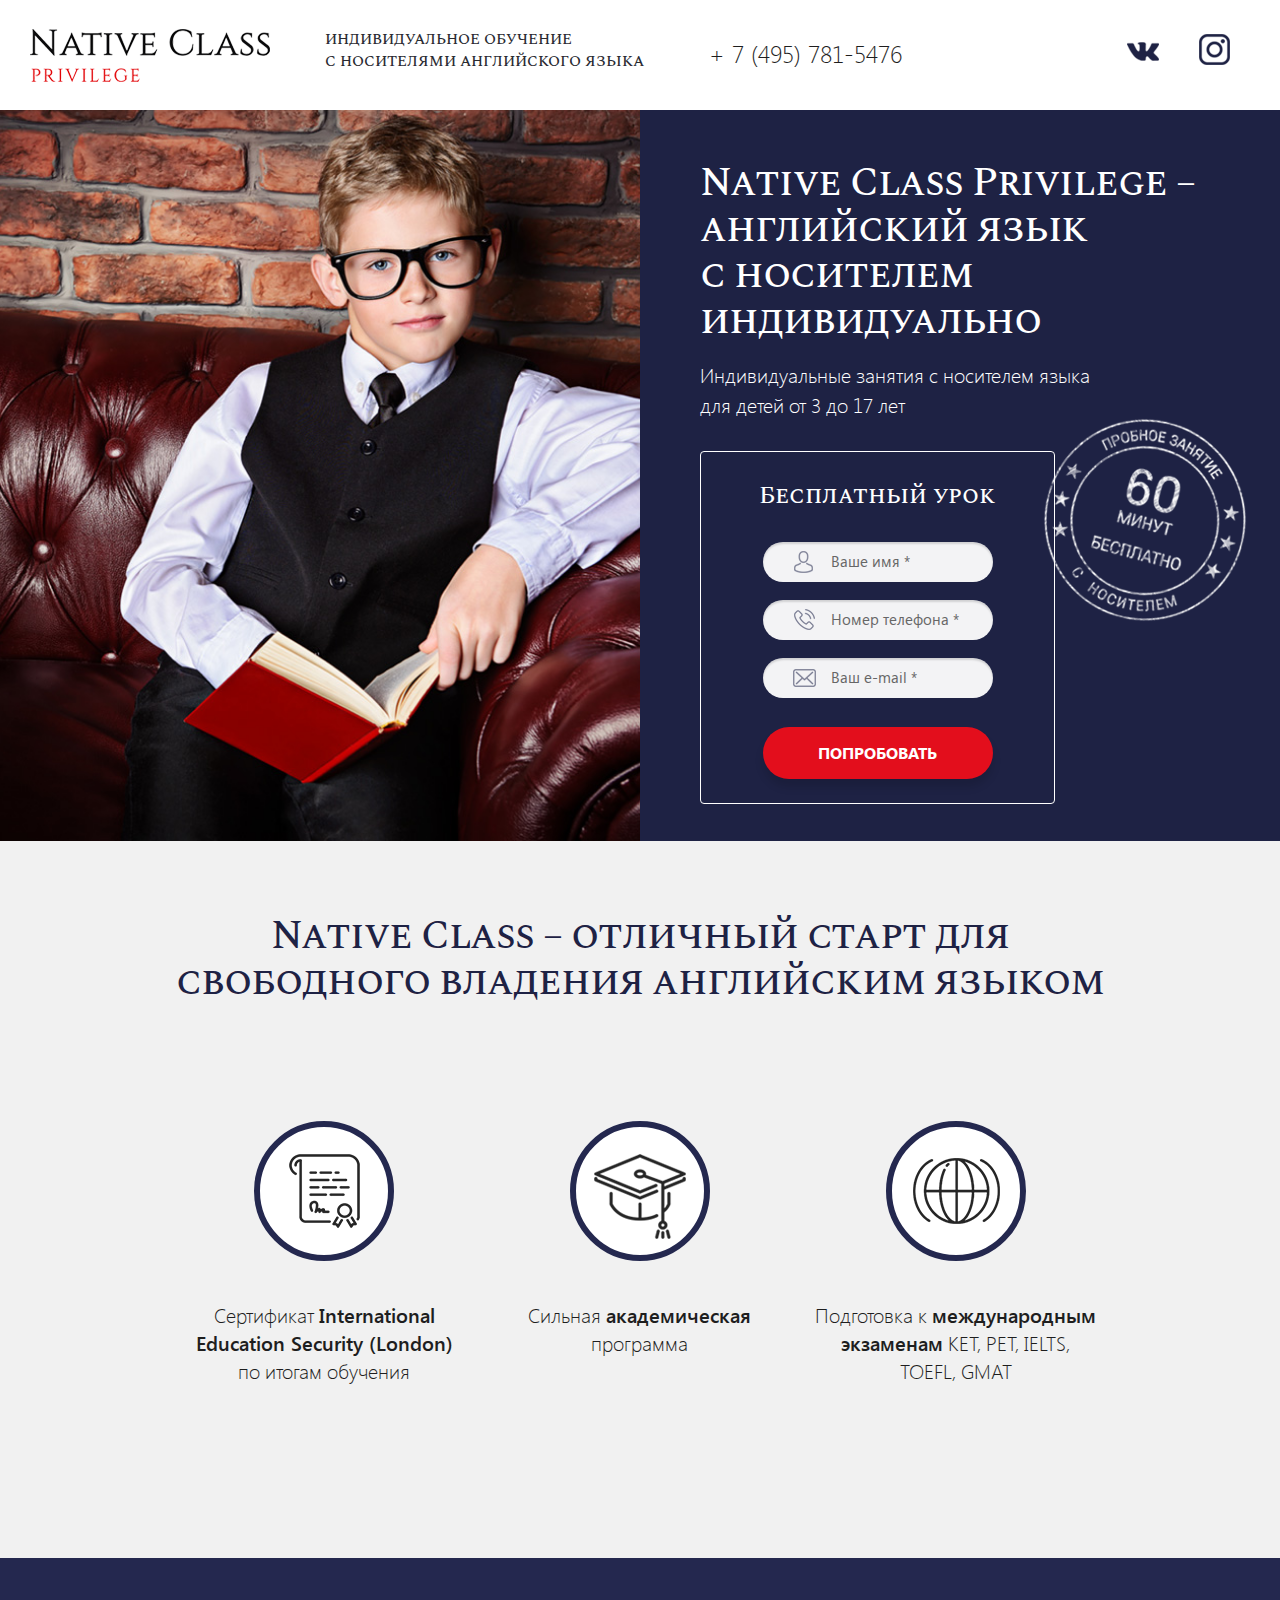
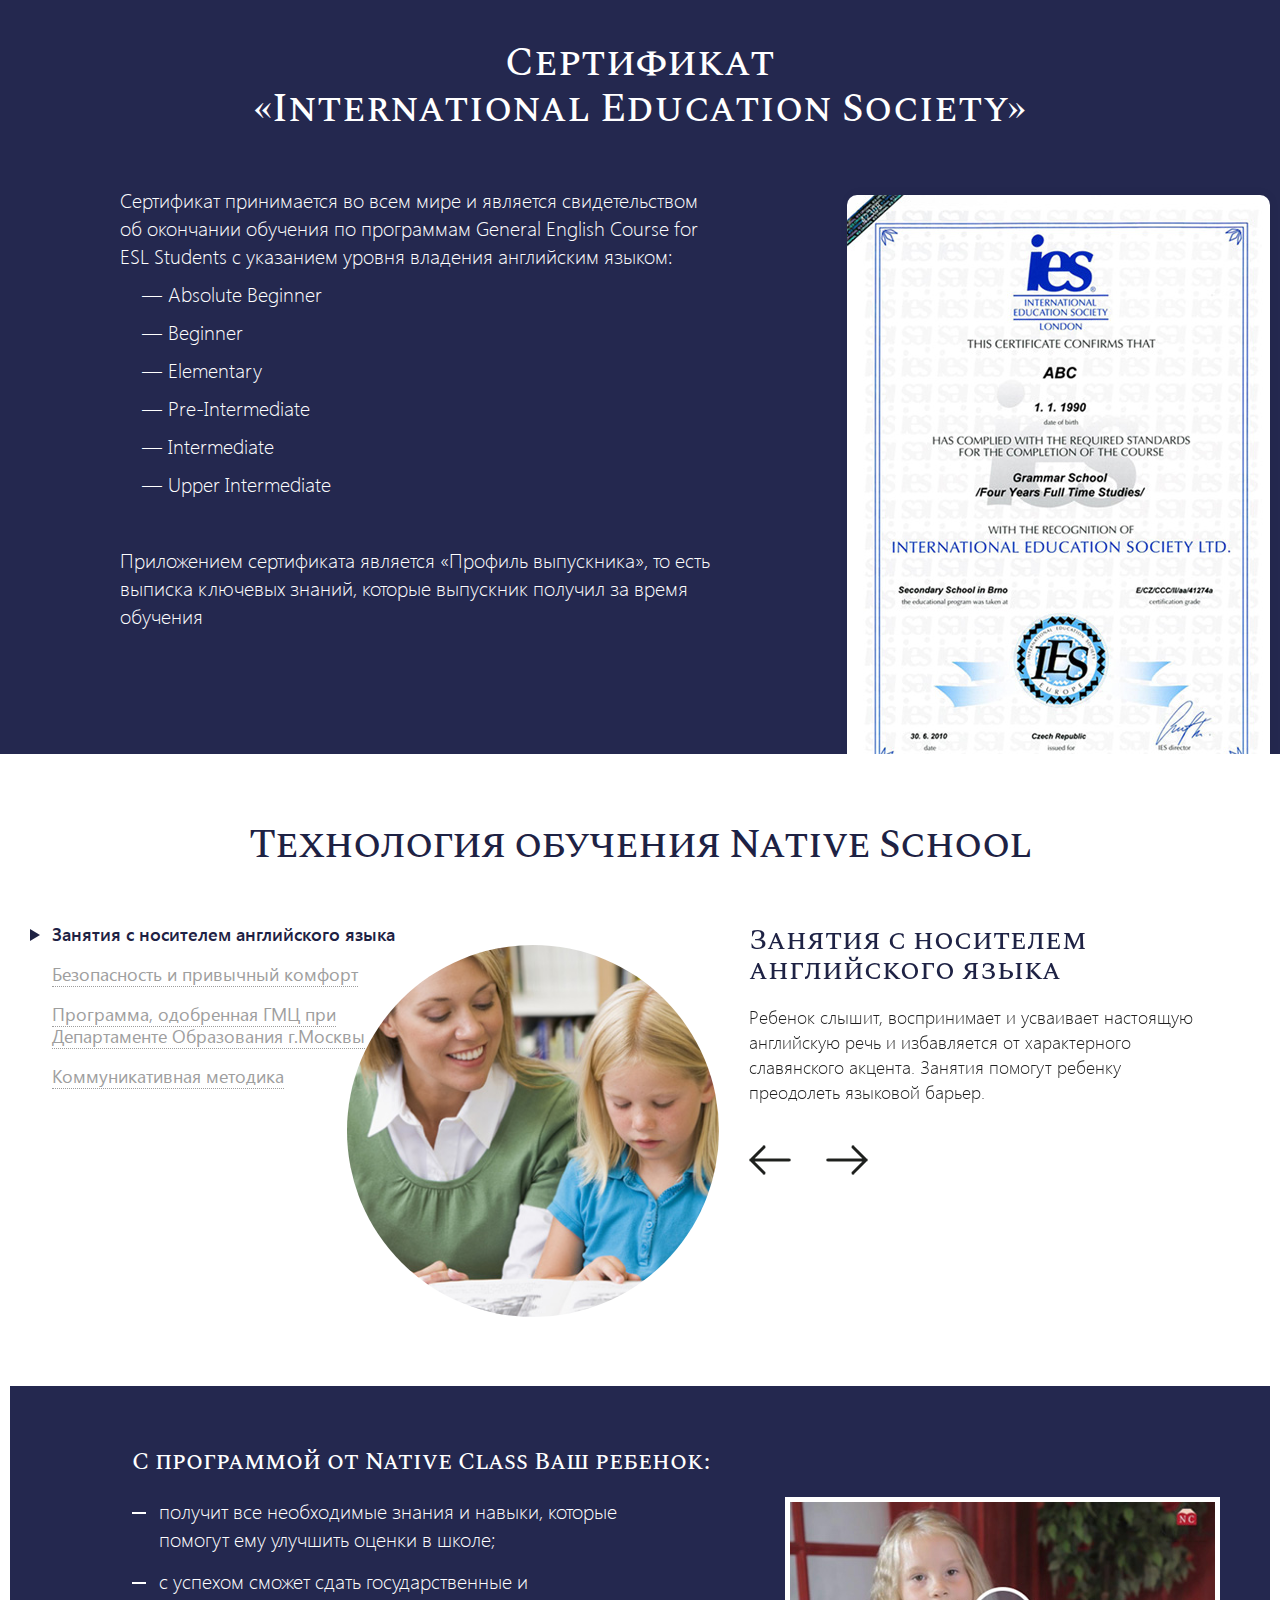
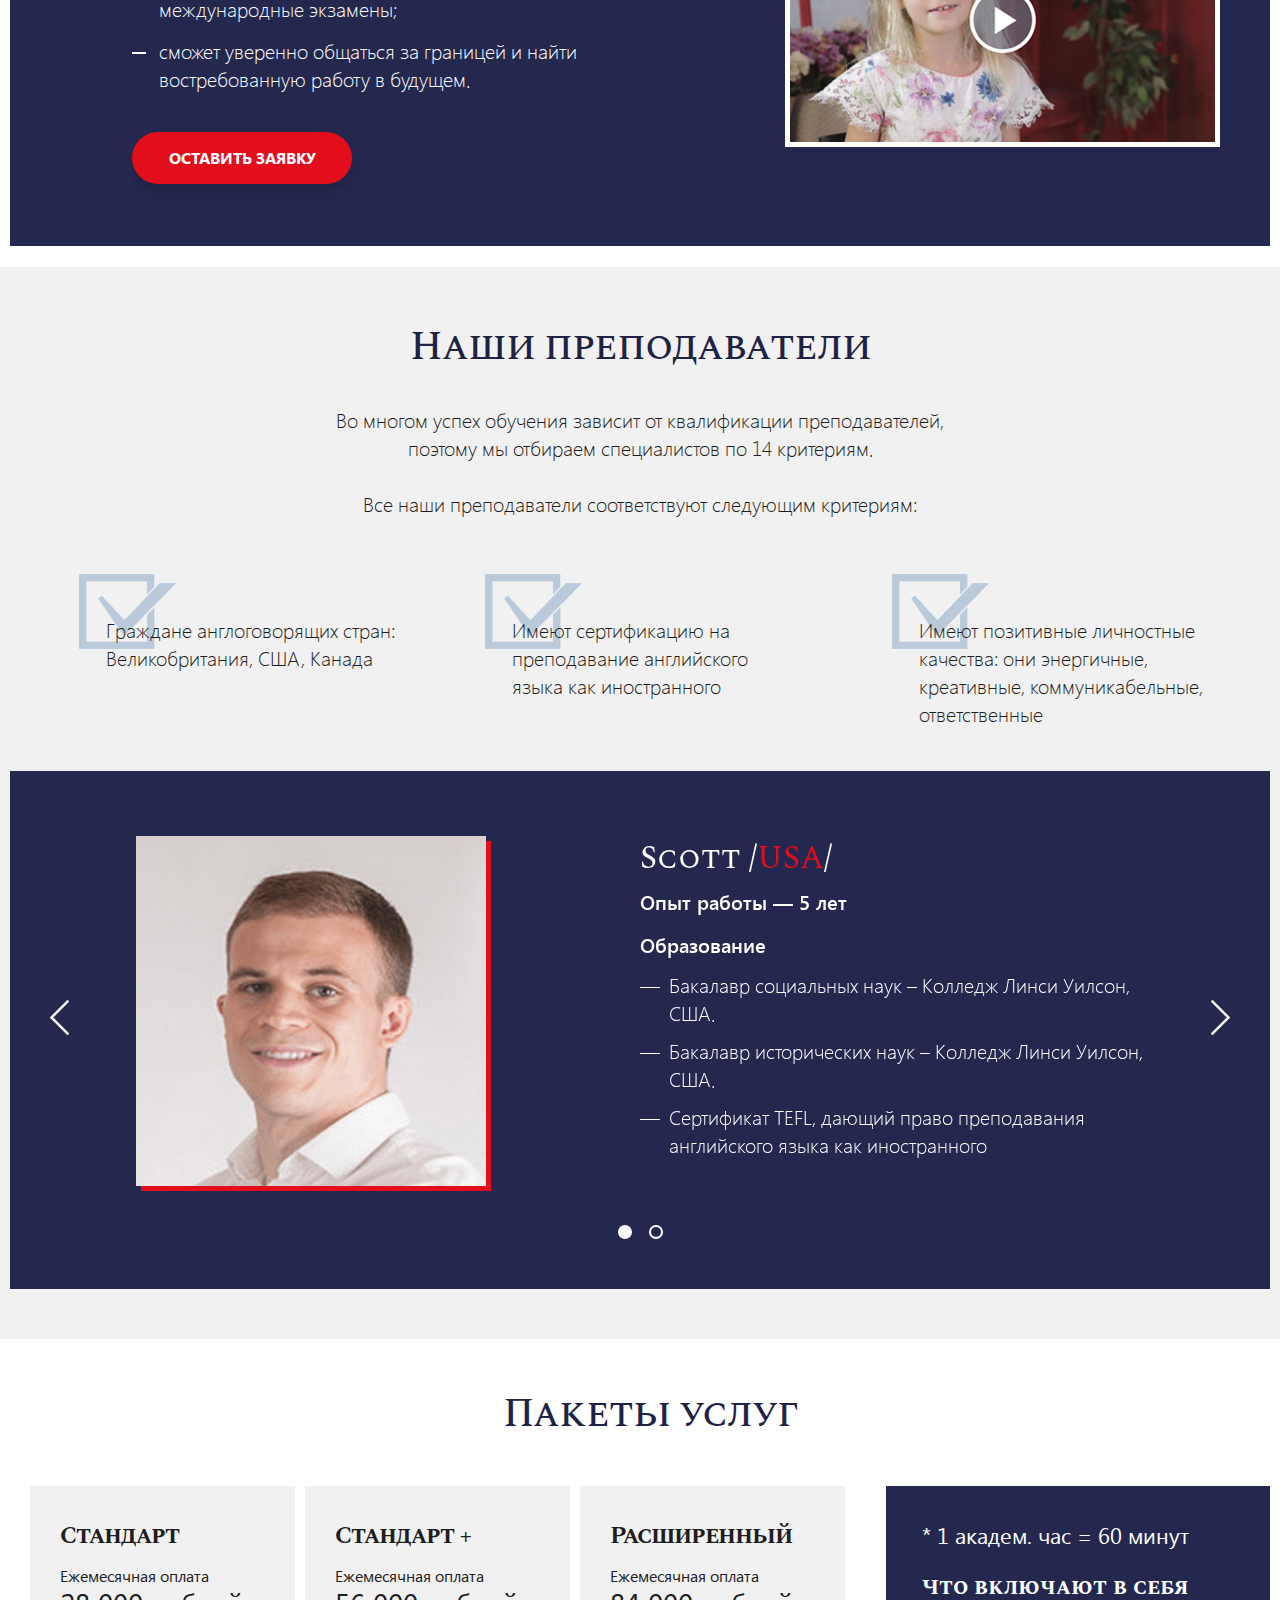
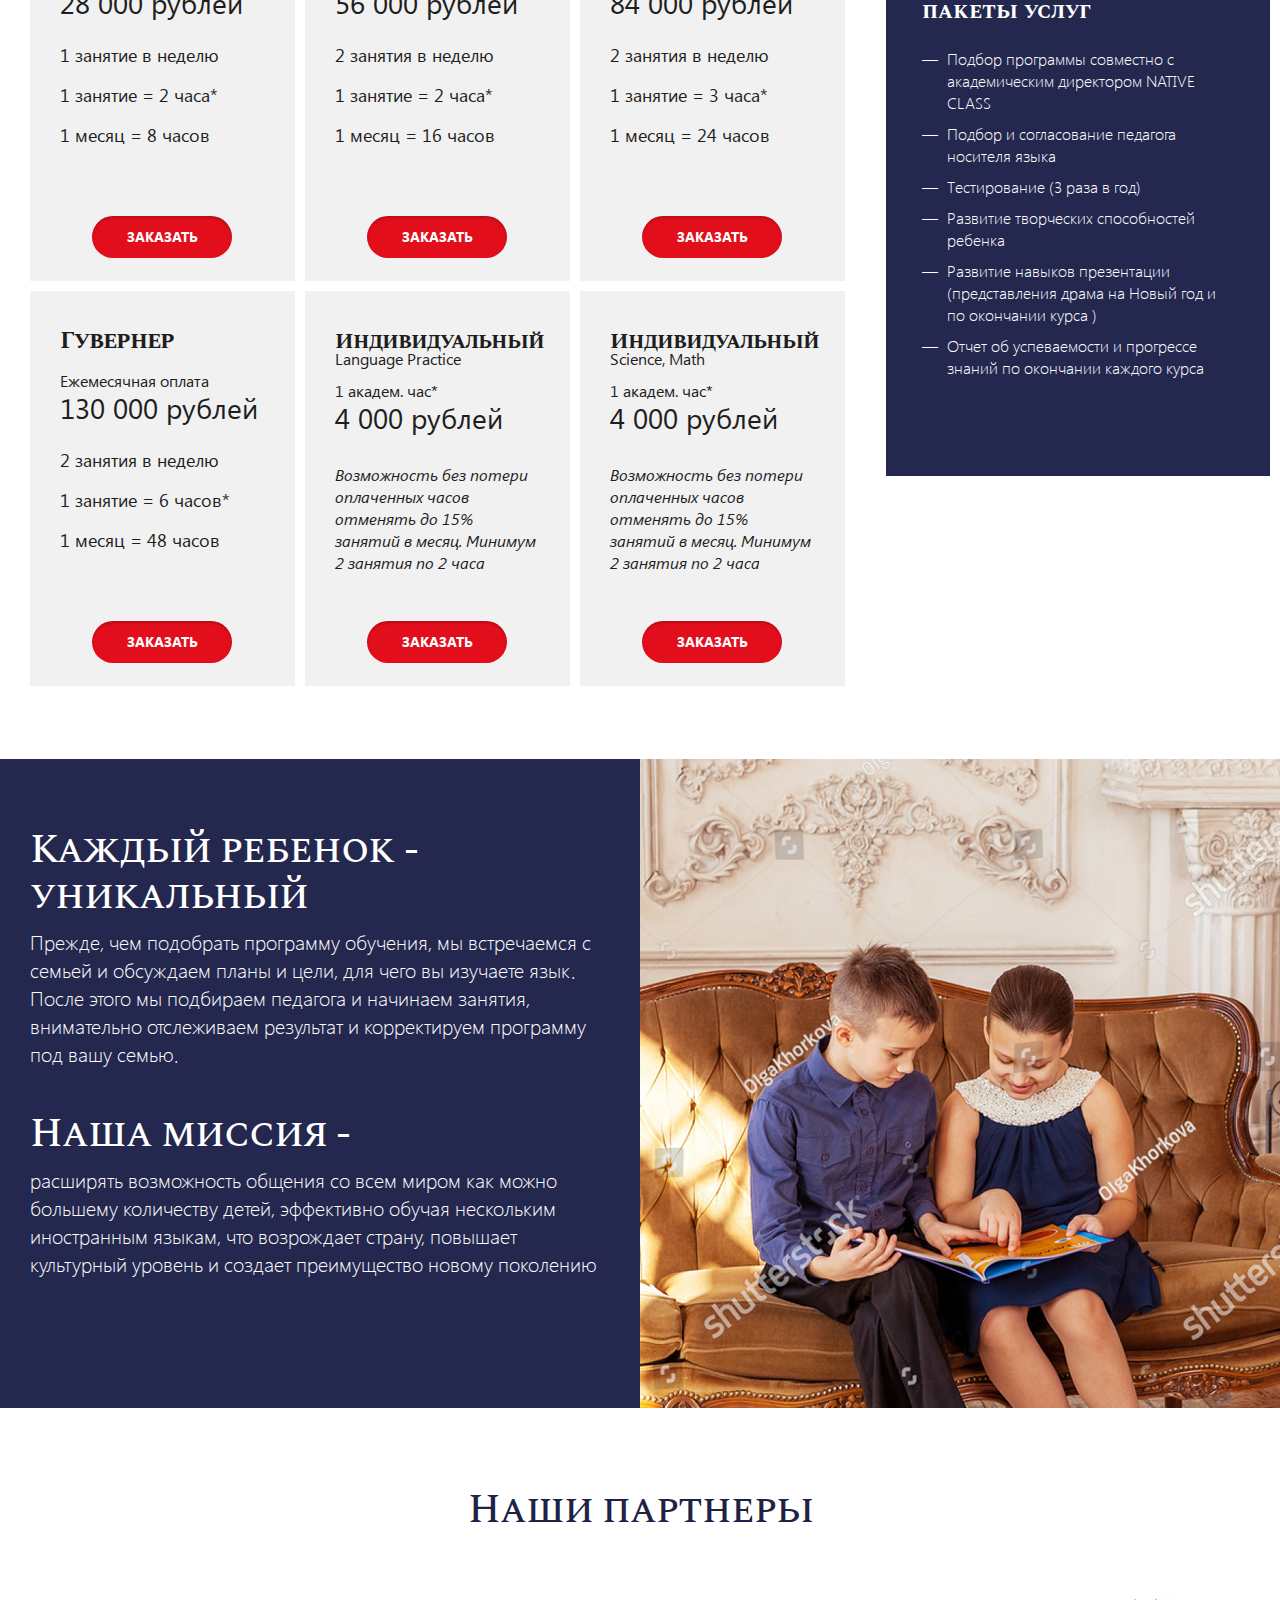
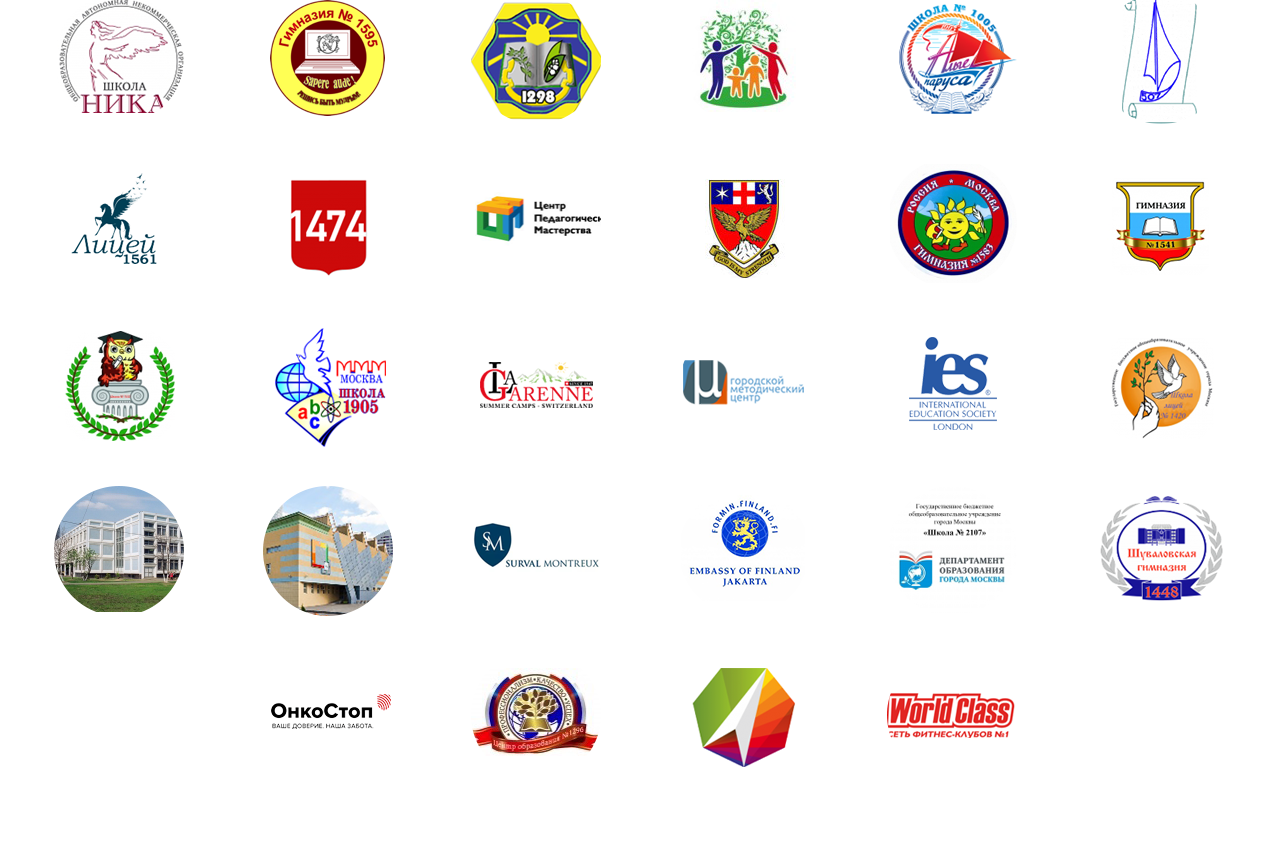
==== index.html @ eb4b2906 "v 0.6 mission/partners" ====
﻿<!DOCTYPE html>
<html>
<head>
	<title>Native Class</title>
	<meta charset="utf-8">
	<meta name="viewport" content="width=device-width, user-scalable=yes">
	<!--<link href="./favicon.ico" rel="shortcut icon">-->
	<link href="./css/style.css" rel="stylesheet">
	<!--[if IE 8]>
		<script src="http://html5shiv.googlecode.com/svn/trunk/html5.js"></script>
	<![endif]-->
</head>
<body>
	<div class="wrapper">
		<header class="header">
			<div class="header__row">
				<span class="header--logo"></span>
				<span class="header--slogan">Индивидуальное обучение<br> с носителями английского языка</span>
				<a href="tel:+74957815476" class="header--phone">+ 7 (495) 781-5476</a>
				<ul class="header__social">
					<li><a href="#" class="vk-icon"></a></li>
					<li><a href="#" class="in-icon"></a></li>
				</ul>
			</div>
		</header>
		<div class="welcome">
			<div class="welcome__row">
				<div class="welcome__content">
					<h1>Native Class Privilege – английский язык<br> с носителем индивидуально</h1>
					<p>Индивидуальные занятия с носителем языка для детей от 3 до 17 лет</p>
					<div class="form-e">
						<span class="form-e--title">Бесплатный урок</span>
						<div class="form-e__item form-e__item_user">
							<input type="text" placeholder="Ваше имя *">
						</div>
						<div class="form-e__item form-e__item_phone">
							<input type="text" placeholder="Номер телефона *">
						</div>
						<div class="form-e__item form-e__item_email">
							<input type="text" placeholder="Ваш e-mail *">
						</div>
						<button class="form-e--button">Попробовать</button>
 					</div>
				</div>
				<i class="welcome--stamp"></i>
			</div>
			<div class="bg">
				<img src="./pic/welcome.jpg" width="960" height="720" class="img-cover" width="130" height="130" alt="">
			</div>
		</div>
		<div class="start">
			<div class="start__row">
				<span class="start--title">Native Class – отличный старт для свободного владения английским языком</span>
				<div class="start__grid">
					<div class="start__item">
						<i class="start--icon start--icon_1"></i>
						<p>Сертификат <strong>International Education Security (London)</strong><br> по итогам обучения</p>
					</div>
					<div class="start__item">
						<i class="start--icon start--icon_2"></i>
						<p>Сильная <strong>академическая</strong> программа</p>
					</div>
					<div class="start__item">
						<i class="start--icon start--icon_3"></i>
						<p>Подготовка к <strong>международным экзаменам</strong> KET, PET, IELTS, TOEFL, GMAT</p>
					</div>
				</div>
			</div>
		</div>
		<div class="certificate">
			<div class="certificate__row">
				<span class="certificate--title">Сертификат<br> «International Education Society»</span>
				<div class="certificate__content">
					<p>Сертификат принимается во всем мире и является свидетельством об окончании обучения по программам General English Course for ESL Students  с указанием уровня владения английским языком:</p>
					<ul>
						<li>Absolute Beginner</li>
						<li>Beginner</li>
						<li>Elementary</li>
						<li>Pre-Intermediate</li>     
						<li>Intermediate</li>
						<li>Upper Intermediate</li>
					</ul>
					<p>Приложением сертификата является «Профиль выпускника», то есть выписка ключевых знаний, которые выпускник получил за время обучения</p>
				</div>
				<img src="./pic/certificate.jpg" width="423" height="596" class="certificate--pic" width="130" height="130" alt="">
			</div>
		</div>
		<div class="tech">
			<div class="tech__row">
				<span class="tech--title">Технология обучения Native School</span>
				<div class="tech__content">
					<div class="tech__nav">
						<ul>
							<li class="is-active"><a href="0">Занятия с носителем английского языка</a></li>
							<li><a href="1">Безопасность и привычный комфорт</a></li>
							<li><a href="2">Программа, одобренная ГМЦ при Департаменте Образования г.Москвы</a></li>
							<li><a href="3">Коммуникативная методика</a></li>
						</ul>
					</div>
					<div class="tech__pic" data-ratio="1">
						<div class="img scale">
							<div class="item is-active">
								<img src="./pic/tech-1.jpg" width="380" height="380" class="img-cover" width="130" height="130" alt="">
							</div>
							<div class="item">
								<img src="./pic/tech-2.jpg" width="380" height="380" class="img-cover" width="130" height="130" alt="">
							</div>
							<div class="item">
								<img src="./pic/tech-3.jpg" width="380" height="380" class="img-cover" width="130" height="130" alt="">
							</div>
							<div class="item">
								<img src="./pic/tech-4.jpg" width="380" height="380" class="img-cover" width="130" height="130" alt="">
							</div>
						</div>
					</div>
					<div class="tech__slider">
						<div class="item">
							<span class="tech__slider--title">Занятия с носителем английского языка</span>
							<p>Ребенок слышит, воспринимает и усваивает настоящую английскую речь и избавляется от характерного славянского акцента. Занятия помогут ребенку преодолеть языковой барьер.</p>
						</div>
						<div class="item">
							<span class="tech__slider--title">Безопасность и привычный комфорт</span>
							<p>Ребенок слышит, воспринимает и усваивает настоящую английскую речь и избавляется от характерного славянского акцента. Занятия помогут ребенку преодолеть языковой барьер.</p>
						</div>
						<div class="item">
							<span class="tech__slider--title">Программа, одобренная ГМЦ при Департаменте Образования г.Москвы</span>
							<p>Ребенок слышит, воспринимает и усваивает настоящую английскую речь и избавляется от характерного славянского акцента. Занятия помогут ребенку преодолеть языковой барьер.</p>
						</div>
						<div class="item">
							<span class="tech__slider--title">Коммуникативная методика</span>
							<p>Ребенок слышит, воспринимает и усваивает настоящую английскую речь и избавляется от характерного славянского акцента. Занятия помогут ребенку преодолеть языковой барьер.</p>
						</div>
					</div>
				</div>
				<div class="tech__programm">
					<span class="tech__programm--title">C программой от Native Class Ваш ребенок:</span>
					<div class="tech__programm__row">
						<div class="tech__programm__content">
							<ul>
								<li>получит все необходимые знания и навыки, которые помогут ему улучшить оценки в школе;</li>
								<li>с успехом сможет сдать государственные и международные экзамены;</li>
								<li>сможет уверенно общаться за границей и найти востребованную работу в будущем.</li>
							</ul>
							<button class="form-e--button">Оставить заявку</button>
						</div>
						<div class="tech__programm__video" data-ratio="0.575">
							<a href="#" class="item scale">
								<img src="./pic/programm-video.jpg" width="425" height="240" class="img-cover" width="130" height="130" alt="">
							</a>
						</div>
					</div>
				</div>
			</div>
		</div>
		<div class="teachers">
			<div class="teachers__row">
				<span class="teachers--title">Наши преподаватели</span>
				<p class="teachers--desc">Во многом успех обучения зависит от квалификации преподавателей, поэтому мы отбираем специалистов по 14 критериям.</p>
				<p class="teachers--desc">Все наши преподаватели соответствуют следующим критериям:</p>
				<div class="teachers__grid">
					<div class="teachers__item">
						<div class="teachers__content">
							<p>Граждане англоговорящих стран: Великобритания, США, Канада</p>
						</div>
					</div>
					<div class="teachers__item">
						<div class="teachers__content">
							<p>Имеют сертификацию на преподавание английского языка как иностранного</p>
						</div>
					</div>
					<div class="teachers__item">
						<div class="teachers__content">
							<p>Имеют позитивные личностные качества: они энергичные, креативные, коммуникабельные, ответственные</p>
						</div>
					</div>
				</div>
				<div class="teachers__slider">
					<div class="item">
						<div class="teachers__slider__item">
							<div class="teachers__slider--photo" data-ratio="1">
								<div class="teachers__slider--pic scale">
									<img src="./pic/teacher-1.jpg" width="350" height="350" class="img-cover" width="130" height="130" alt="">
								</div>
							</div>
							<div class="teachers__slider--text">
								<h3>Scott /<span>USA</span>/</h3>
								<p>Опыт работы — 5 лет</p>
								<p>Образование</p>
								<ul>
									<li>Бакалавр социальных наук – Колледж Линси Уилсон, США.</li>
									<li>Бакалавр исторических наук – Колледж Линси Уилсон, США.</li>
									<li>Сертификат TEFL, дающий право преподавания английского языка как иностранного</li>
								</ul>
							</div>
						</div>
					</div>
					<div class="item">
						<div class="teachers__slider__item">
							<div class="teachers__slider--photo" data-ratio="1">
								<div class="teachers__slider--pic scale">
									<img src="./pic/teacher-1.jpg" width="350" height="350" class="img-cover" width="130" height="130" alt="">
								</div>
							</div>
							<div class="teachers__slider--text">
								<h3>Scott /<span>USA</span>/</h3>
								<p>Опыт работы — 5 лет</p>
								<p>Образование</p>
								<ul>
									<li>Бакалавр социальных наук – Колледж Линси Уилсон, США.</li>
									<li>Бакалавр исторических наук – Колледж Линси Уилсон, США.</li>
									<li>Сертификат TEFL, дающий право преподавания английского языка как иностранного</li>
								</ul>
							</div>
						</div>
					</div>
				</div>
			</div>
		</div>
		<div class="packages">
			<div class="packages__row">
				<span class="packages--title">Пакеты услуг</span>
				<div class="packages__content">
					<div class="packages__lc">
						<div class="packages__grid">
							<div class="packages__item">
								<div class="item-package">
									<h3>Стандарт</h3>
									<h5><span>Ежемесячная оплата</span> 28 000 рублей</h5>
									<p>1 занятие в неделю</p>
									<p>1 занятие = 2 часа*</p>
									<p>1 месяц  = 8 часов</p>
									<button class="order">Заказать</button>
								</div>
							</div>
							<div class="packages__item">
								<div class="item-package">
									<h3>Стандарт +</h3>
									<h5><span>Ежемесячная оплата</span> 56 000 рублей</h5>
									<p>2 занятия в неделю</p>
									<p>1 занятие = 2 часа*</p>
									<p>1 месяц  = 16 часов</p>
									<button class="order">Заказать</button>
								</div>
							</div>
							<div class="packages__item">
								<div class="item-package">
									<h3>Расширенный</h3>
									<h5><span>Ежемесячная оплата</span> 84 000 рублей</h5>
									<p>2 занятия в неделю</p>
									<p>1 занятие = 3 часа*</p>
									<p>1 месяц  = 24 часов</p>
									<button class="order">Заказать</button>
								</div>
							</div>
							<div class="packages__item">
								<div class="item-package">
									<h3>Гувернер</h3>
									<h5><span>Ежемесячная оплата</span> 130 000 рублей</h5>
									<p>2 занятия в неделю</p>
									<p>1 занятие = 6 часов*</p>
									<p>1 месяц  = 48 часов</p>
									<button class="order">Заказать</button>
								</div>
							</div>
							<div class="packages__item">
								<div class="item-package">
									<h3 class="personal">Индивидуальный <span>Language Practice</span></h3>
									<h5><span>1 академ. час*</span> 4 000 рублей</h5>
									<h6>Возможность без потери оплаченных часов отменять до 15% занятий в месяц. Минимум 2 занятия по 2 часа</h6>
									<button class="order">Заказать</button>
								</div>
							</div>
							<div class="packages__item">
								<div class="item-package">
									<h3 class="personal">Индивидуальный <span>Science, Math</span></h3>
									<h5><span>1 академ. час*</span> 4 000 рублей</h5>
									<h6>Возможность без потери оплаченных часов отменять до 15% занятий в месяц. Минимум 2 занятия по 2 часа</h6>
									<button class="order">Заказать</button>
								</div>
							</div>
						</div>
					</div>
					<div class="packages__rc">
						<p>* 1 академ. час = 60 минут</p>
						<h4>Что включают в себя пакеты услуг</h4>
						<ul>
							<li>Подбор программы совместно с академическим директором NATIVE CLASS</li>
							<li>Подбор и согласование педагога носителя языка</li>
							<li>Тестирование (3 раза в год)</li>
							<li>Развитие творческих способностей ребенка</li>
							<li>Развитие навыков презентации (представления драма на Новый год и по окончании курса )</li>
							<li>Отчет об успеваемости и прогрессе знаний по окончании каждого курса</li>
						</ul>
					</div>
				</div>
			</div>
		</div>
		<div class="mission">
			<div class="mission__row">
				<div class="mission__content">
					<h3>Каждый ребенок - уникальный</h3>
					<p>Прежде, чем подобрать программу обучения, мы встречаемся с семьей и обсуждаем планы и цели, для чего вы изучаете язык. После этого мы подбираем педагога и начинаем занятия, внимательно отслеживаем результат и корректируем программу под вашу семью.</p>
					<h3>Наша миссия -</h3>
					<p>расширять возможность общения со всем миром как можно большему количеству детей, эффективно обучая нескольким иностранным языкам, что возрождает страну, повышает культурный уровень и создает преимущество новому поколению</p>
				</div>
			</div>
			<div class="bg">
				<img src="./pic/mission.jpg" width="960" height="649" class="img-cover" width="130" height="130" alt="">
			</div>
		</div>
		<div class="partners">
			<div class="partners__row">
				<span class="partners--title">Наши партнеры</span>
				<div class="partners__grid">
					<div class="partners__item">
						<div class="item-partner">
							<img src="./pic/partner-1.png" width="130" height="130" alt="">
						</div>
					</div>
					<div class="partners__item">
						<div class="item-partner">
							<img src="./pic/partner-2.png" width="130" height="130" alt="">
						</div>
					</div>
					<div class="partners__item">
						<div class="item-partner">
							<img src="./pic/partner-3.png" width="130" height="130" alt="">
						</div>
					</div>
					<div class="partners__item">
						<div class="item-partner">
							<img src="./pic/partner-4.png" width="130" height="130" alt="">
						</div>
					</div>
					<div class="partners__item">
						<div class="item-partner">
							<img src="./pic/partner-5.png" width="130" height="130" alt="">
						</div>
					</div>
					<div class="partners__item">
						<div class="item-partner">
							<img src="./pic/partner-6.png" width="130" height="130" alt="">
						</div>
					</div>
					<div class="partners__item">
						<div class="item-partner">
							<img src="./pic/partner-7.png" width="130" height="130" alt="">
						</div>
					</div>
					<div class="partners__item">
						<div class="item-partner">
							<img src="./pic/partner-8.png" width="130" height="130" alt="">
						</div>
					</div>
					<div class="partners__item">
						<div class="item-partner">
							<img src="./pic/partner-9.png" width="130" height="130" alt="">
						</div>
					</div>
					<div class="partners__item">
						<div class="item-partner">
							<img src="./pic/partner-10.png" width="130" height="130" alt="">
						</div>
					</div>
					<div class="partners__item">
						<div class="item-partner">
							<img src="./pic/partner-11.png" width="130" height="130" alt="">
						</div>
					</div>
					<div class="partners__item">
						<div class="item-partner">
							<img src="./pic/partner-12.png" width="130" height="130" alt="">
						</div>
					</div>
					<div class="partners__item">
						<div class="item-partner">
							<img src="./pic/partner-13.png" width="130" height="130" alt="">
						</div>
					</div>
					<div class="partners__item">
						<div class="item-partner">
							<img src="./pic/partner-14.png" width="130" height="130" alt="">
						</div>
					</div>
					<div class="partners__item">
						<div class="item-partner">
							<img src="./pic/partner-15.png" width="130" height="130" alt="">
						</div>
					</div>
					<div class="partners__item">
						<div class="item-partner">
							<img src="./pic/partner-16.png" width="130" height="130" alt="">
						</div>
					</div>
					<div class="partners__item">
						<div class="item-partner">
							<img src="./pic/partner-17.png" width="130" height="130" alt="">
						</div>
					</div>
					<div class="partners__item">
						<div class="item-partner">
							<img src="./pic/partner-18.png" width="130" height="130" alt="">
						</div>
					</div>
					<div class="partners__item">
						<div class="item-partner">
							<img src="./pic/partner-19.png" width="130" height="130" alt="">
						</div>
					</div>
					<div class="partners__item">
						<div class="item-partner">
							<img src="./pic/partner-20.png" width="130" height="130" alt="">
						</div>
					</div>
					<div class="partners__item">
						<div class="item-partner">
							<img src="./pic/partner-21.png" width="130" height="130" alt="">
						</div>
					</div>
					<div class="partners__item">
						<div class="item-partner">
							<img src="./pic/partner-22.png" width="130" height="130" alt="">
						</div>
					</div>
					<div class="partners__item">
						<div class="item-partner">
							<img src="./pic/partner-23.png" width="130" height="130" alt="">
						</div>
					</div>
					<div class="partners__item">
						<div class="item-partner">
							<img src="./pic/partner-24.png" width="130" height="130" alt="">
						</div>
					</div>
					<div class="partners__item">
						<div class="item-partner">
							<img src="./pic/partner-25.png" width="130" height="130" alt="">
						</div>
					</div>
					<div class="partners__item">
						<div class="item-partner">
							<img src="./pic/partner-26.png" width="130" height="130" alt="">
						</div>
					</div>
					<div class="partners__item">
						<div class="item-partner">
							<img src="./pic/partner-27.png" width="130" height="130" alt="">
						</div>
					</div>
					<div class="partners__item">
						<div class="item-partner">
							<img src="./pic/partner-28.png" width="130" height="130" alt="">
						</div>
					</div>
				</div>
			</div>
		</div>
		<div class="clear"></div>
	</div>
	<footer class="footer">
	</footer>
	<script src="./js/libs.js"></script>
	<script src="./js/scripts.js"></script>
</body>
</html>
---- css/style.css ----
﻿/* Fonts */

@font-face {
    font-family:'Segoe UI';
    src:url('../fonts/segoeui.eot');
    src:url('../fonts/segoeui.eot?#iefix') format('embedded-opentype'),
        url('../fonts/segoeui.woff') format('woff'),
        url('../fonts/segoeui.ttf') format('truetype');
    font-weight:normal;
    font-style:normal;
}
@font-face {
    font-family:'Segoe UI';
    src:url('../fonts/segoeui-italic.eot');
    src:url('../fonts/segoeui-italic.eot?#iefix') format('embedded-opentype'),
        url('../fonts/segoeui-italic.woff') format('woff'),
        url('../fonts/segoeui-italic.ttf') format('truetype');
    font-weight:normal;
    font-style:italic;
}
@font-face {
    font-family:'Segoe UI';
    src:url('../fonts/segoeui-light.eot');
    src:url('../fonts/segoeui-light.eot?#iefix') format('embedded-opentype'),
        url('../fonts/segoeui-light.woff') format('woff'),
        url('../fonts/segoeui-light.ttf') format('truetype');
    font-weight:300;
    font-style:normal;
}
@font-face {
    font-family:'Segoe UI';
    src:url('../fonts/segoeui-semibold.eot');
    src:url('../fonts/segoeui-semibold.eot?#iefix') format('embedded-opentype'),
        url('../fonts/segoeui-semibold.woff') format('woff'),
        url('../fonts/segoeui-semibold.ttf') format('truetype');
    font-weight:600;
    font-style:normal;
}
@font-face {
    font-family:'Segoe UI';
    src:url('../fonts/segoeui-bold.eot');
    src:url('../fonts/segoeui-bold.eot?#iefix') format('embedded-opentype'),
        url('../fonts/segoeui-bold.woff') format('woff'),
        url('../fonts/segoeui-bold.ttf') format('truetype');
    font-weight:bold;
    font-style:normal;
}
@font-face {
    font-family:'Circe';
    src:url('../fonts/circe.eot');
    src:url('../fonts/circe.eot?#iefix') format('embedded-opentype'),
        url('../fonts/circe.woff') format('woff'),
        url('../fonts/circe.ttf') format('truetype');
    font-weight:normal;
    font-style:normal;
}
@font-face {
    font-family:'Circe';
    src:url('../fonts/circe-bold.eot');
    src:url('../fonts/circe-bold.eot?#iefix') format('embedded-opentype'),
        url('../fonts/circe-bold.woff') format('woff'),
        url('../fonts/circe-bold.ttf') format('truetype');
    font-weight:bold;
    font-style:normal;
}
@font-face {
    font-family:'Roboto';
    src:url('../fonts/roboto.eot');
    src:url('../fonts/roboto.eot?#iefix') format('embedded-opentype'),
        url('../fonts/roboto.woff') format('woff'),
        url('../fonts/roboto.ttf') format('truetype');
    font-weight:normal;
    font-style:normal;
}
@font-face {
    font-family:'Roboto';
    src:url('../fonts/roboto-bold.eot');
    src:url('../fonts/roboto-bold.eot?#iefix') format('embedded-opentype'),
        url('../fonts/roboto-bold.woff') format('woff'),
        url('../fonts/roboto-bold.ttf') format('truetype');
    font-weight:bold;
    font-style:normal;
}
@font-face {
    font-family:'Spectral SC';
    src:url('../fonts/spectralsc.eot');
    src:url('../fonts/spectralsc.eot?#iefix') format('embedded-opentype'),
        url('../fonts/spectralsc.woff') format('woff'),
        url('../fonts/spectralsc.ttf') format('truetype');
    font-weight:normal;
    font-style:normal;
}
@font-face {
    font-family:'Spectral SC';
    src:url('../fonts/spectralsc-medium.eot');
    src:url('../fonts/spectralsc-medium.eot?#iefix') format('embedded-opentype'),
        url('../fonts/spectralsc-medium.woff') format('woff'),
        url('../fonts/spectralsc-medium.ttf') format('truetype');
    font-weight:500;
    font-style:normal;
}
@font-face {
    font-family:'Spectral SC';
    src:url('../fonts/spectralsc-bold.eot');
    src:url('../fonts/spectralsc-bold.eot?#iefix') format('embedded-opentype'),
        url('../fonts/spectralsc-bold.woff') format('woff'),
        url('../fonts/spectralsc-bold.ttf') format('truetype');
    font-weight:bold;
    font-style:normal;
}

/* Default */

html {
	height:100%;
}
html * {
	max-height:1000000px;
	vertical-align:top;
	-webkit-box-sizing:border-box;
	box-sizing:border-box;
}
html *:before,
html *:after {
	vertical-align:top;
	-webkit-box-sizing:border-box;
	box-sizing:border-box;
}
body {
	width:100%;
	height:100%;
	color:#1e1e1e;
	font-size:12px;
	line-height:16px;
    font-family:'Segoe UI', sans-serif;
	padding:0;
	margin:0;
	background:#ffffff;
	-webkit-tap-highlight-color:transparent;
}
p {
	text-indent:0;
	padding:0;
	margin:0 0 16px;
}
table {
	margin:0 0 16px;
	border-collapse:collapse;
}
table td {
	padding:0;
}
:focus {
	outline:none;
}
img {
	padding:0;
	margin:0;
	border:0;
}
a {
	color:#1e1e1e;
	text-decoration:none;
}
a:hover {
	text-decoration:none;
}
form {
	margin:0;
}
ul {
	margin:0 0 10px 16px;
	padding:0;
}
ul li {
	padding:0;
	list-style:none;
}
ol {
	margin:0 0 10px 18px;
	padding:0;
}
* +html ol {
	padding:0 0 0 5px;
}
ol li {
	padding:0 0 0 16px;
}
input, select, textarea {
	color:#1e1e1e;
	font-size:12px;
    font-family:'Segoe UI', sans-serif;
	padding:0;
	margin:0;
	background:none;
	border:0;
	-webkit-box-sizing:border-box;
	box-sizing:border-box;
}
textarea {
	overflow:auto;
}
button {
    font-family:'Segoe UI', sans-serif;
	margin:0;
	border:0;
	-webkit-box-sizing:border-box;
	box-sizing:border-box;
}
button::-moz-focus-inner {
	padding:0;
	border:0;
}
::-webkit-input-placeholder {
	color:#666666;
}
:-moz-placeholder {
	color:#666666;
}
::-moz-placeholder {
	color:#666666;
}
:-ms-input-placeholder {
	color:#666666;
}
.img-cover,
.img-contain {
	display:none !important;
}
.slick-list,.slick-slider,.slick-track{position:relative;display:block}.slick-loading .slick-slide,.slick-loading.slick-track{visibility:hidden}.slick-slider{-moz-box-sizing:border-box;box-sizing:border-box;-webkit-user-select:none;-moz-user-select:none;-ms-user-select:none;user-select:none;-webkit-touch-callout:none;-khtml-user-select:none;-ms-touch-action:pan-y;touch-action:pan-y;-webkit-tap-highlight-color:transparent}.slick-list{overflow:hidden;margin:0;padding:0}.slick-list:focus{outline:0}.slick-list.dragging{cursor:pointer;cursor:hand}.slick-slider .slick-list,.slick-slider .slick-track{-webkit-transform:translate3d(0,0,0);-moz-transform:translate3d(0,0,0);-ms-transform:translate3d(0,0,0);-o-transform:translate3d(0,0,0);transform:translate3d(0,0,0)}.slick-track{top:0;left:0}.slick-track:after,.slick-track:before{display:table;content:''}.slick-track:after{clear:both}.slick-slide{display:none;float:left;height:100%;min-height:1px}[dir=rtl] .slick-slide{float:right}.slick-slide img{display:block}.slick-slide.slick-loading img{display:none}.slick-slide.dragging img{pointer-events:none}.slick-initialized .slick-slide{display:block}.slick-vertical .slick-slide{display:block;height:auto;border:1px solid transparent}.slick-arrow.slick-hidden{display:none}
div.checker,div.radio{position:relative}div.checker,div.checker input,div.checker span,div.radio,div.radio input,div.radio span{width:20px;height:20px;cursor:pointer}div.checker input,div.radio input{filter:alpha(opacity=0);border:none}div.checker span,div.radio input,div.radio span{zoom:1;text-align:center}div.checker span{position:relative;display:-moz-inline-box;display:inline-block;border:1px solid #852a34}div.checker span.checked:before{content:'';position:absolute;left:3px;top:5px;width:12px;height:8px;background:url('../img/checker-icon.svg')}div.checker input{opacity:0;-moz-opacity:0;background:0 0;display:-moz-inline-box;display:inline-block;zoom:1}div.radio span{display:-moz-inline-box;display:inline-block;position:realtive;width:22px;height:22px;border:1px solid #a1a1a1;-webkit-border-radius:50%;border-radius:50%;}div.radio span.checked:after{content:'';position:absolute;left:5px;top:5px;width:12px;height:12px;background:#333333;-webkit-border-radius:50%;border-radius:50%;}div.radio input{opacity:0;-moz-opacity:0;background:0 0;display:-moz-inline-box;display:inline-block}
.wrapper {
	position:relative;
	min-width:320px;
	min-height:100%;
	margin:0 auto;
}

/* Core */

.header__row {
	position:relative;
	max-width:1300px;
	height:110px;
	padding:0 30px;
	margin:0 auto;
}
.header--logo {
	float:left;
	display:block;
	width:240px;
	height:53px;
	margin:29px 55px 0 0;
	background:url('../img/logo.png') no-repeat 0 0;
}
.header--slogan {
	float:left;
	display:block;
	max-width:325px;
	color:#292a31;
	font-size:15px;
	line-height:22px;
	font-weight:500;
    font-family:'Spectral SC', serif;
	text-transform:uppercase;
	margin:29px 65px 0 0;
}
.header--phone {
	float:left;
	display:block;
	font-size:24px;
	line-height:32px;
	font-weight:300;
	margin:37px 0 0;
}
.header__social {
	position:absolute;
	right:40px;
	top:24px;
	margin:0;
}
.header__social li {
	float:left;
	margin-left:20px;
}
.header__social a {
	display:block;
	width:51px;
	height:51px;
}
.header__social .vk-icon {
	background:url('../img/vk-icon.png') no-repeat 0 0;
}
.header__social .in-icon {
	background:url('../img/in-icon.png') no-repeat 0 0;
}
.welcome {
	position:relative;
	background:#1e2244;
}
.welcome .bg {
	position:absolute;
	left:0;
	top:0;
	width:50%;
	height:100%;
}
.welcome__row {
	position:relative;
	z-index:1;
	max-width:1300px;
	min-height:720px;
	margin:0 auto;
}
.welcome--stamp {
	position:absolute;
	left:50%;
	top:308px;
	display:block;
	width:204px;
	height:204px;
	margin-left:403px;
	background:url('../img/stamp.png') no-repeat 0 0;
}
.welcome__content {
	position:relative;
	z-index:2;
	width:50%;
	max-width:600px;
	color:#ffffff;
	padding:51px 30px 17px 60px;
	margin-left:50%;
}
.welcome h1 {
	font-size:40px;
	line-height:46px;
	font-weight:500;
    font-family:'Spectral SC', serif;
	letter-spacing:-1px;
	padding:0;
	margin:0 0 15px;
}
.welcome p {
	max-width:400px;
	font-size:20px;
	line-height:30px;
	font-weight:300;
	margin:0 0 30px;
}
.form-e {
	max-width:355px;
	text-align:center;
	padding:29px 30px 6px;
	margin:31px 0 20px;
	border:1px solid #ffffff;
	-webkit-border-radius:4px;
	border-radius:4px;
}
.form-e--title {
	display:block;
	height:40px;
	font-size:24px;
	line-height:30px;
	font-weight:500;
    font-family:'Spectral SC', serif;
	padding:0;
	margin:0 0 21px;
}
.form-e__item {
	overflow:hidden;
	position:relative;
	max-width:230px;
	margin:0 auto 18px;
	-webkit-border-radius:20px;
	border-radius:20px;
	background-color:rgba(255,255,255,0.95);
	background-repeat:no-repeat;
	-webkit-box-shadow:inset 0 2px 2px rgba(0,0,0,0.14);
	box-shadow:inset 0 2px 2px rgba(0,0,0,0.14);
}
.form-e__item_user {
	background-image:url('../img/user-icon.png');
	background-position:31px 9px;
}
.form-e__item_phone {
	background-image:url('../img/phone-icon.png');
	background-position:31px 9px;
}
.form-e__item_email {
	background-image:url('../img/email-icon.png');
	background-position:30px 11px;
}
.form-e__item input {
	width:100%;
	color:#666666;
	font-size:15px;
	padding:9px 19px 11px 68px;
}
.form-e--button {
	min-width:230px;
	color:#ffffff;
	font-size:16px;
	line-height:24px;
	font-weight:bold;
	text-transform:uppercase;
	cursor:pointer;
	padding:14px 19px;
	margin:11px 0 18px;
	background:#e30e1c;
	-webkit-border-radius:26px;
	border-radius:26px;
	-webkit-box-shadow:0 8px 9px rgba(0,0,0,0.13);
	box-shadow:0 8px 9px rgba(0,0,0,0.13);
}
.start {
	padding:73px 0 123px;
	background:#f1f1f1;
}
.start__row {
	max-width:1060px;
	text-align:center;
	padding:0 30px;
	margin:0 auto;
}
.start--title {
	display:block;
	color:#1e2244;
	font-size:40px;
	line-height:46px;
	font-weight:500;
    font-family:'Spectral SC', serif;
	letter-spacing:-1px;
	margin:0 0 115px;
}
.start__grid {
	max-width:948px;
	font-size:0;
	margin:0 auto;
}
.start__item {
	display:inline-block;
	width:33.33%;
	padding:0 15px;
	margin:0 0 50px;
}
.start--icon {
	display:block;
	width:140px;
	height:140px;
	margin:0 auto 40px;
	background-color:#ffffff;
	background-repeat:no-repeat;
	background-position:0 0;
	border:6px solid #24284f;
	-webkit-border-radius:50%;
	border-radius:50%;
}
.start--icon_1 {
	background-image:url('../img/start-icon-1.png');
}
.start--icon_2 {
	background-image:url('../img/start-icon-2.png');
}
.start--icon_3 {
	background-image:url('../img/start-icon-3.png');
}
.start__item p {
	font-size:20px;
	line-height:28px;
	font-weight:300;
	margin:0;
}
.start__item p strong {
	font-weight:600;
}
.certificate {
	background:#24284f;
}
.certificate__row {
	overflow:hidden;
	position:relative;
	max-width:1300px;
	min-height:658px;
	color:#ffffff;
	text-align:center;
	padding:83px 30px 96px;
	margin:0 auto;
}
.certificate--pic {
	position:absolute;
	right:10px;
	top:237px;
	width:423px;
	height:auto;
	border-radius:10px 10px 0 0;
	-webkit-box-shadow:1px -1px 10px rgba(0,0,0,0.06);
	box-shadow:1px -1px 10px rgba(0,0,0,0.06);
}
.certificate--title {
	display:block;
	font-size:40px;
	line-height:46px;
	font-weight:500;
    font-family:'Spectral SC', serif;
	margin:0 0 53px;
}
.certificate__content {
	position:relative;
	max-width:1040px;
	text-align:left;
	padding:0 440px 0 0;
	margin:0 auto;
}
.certificate p {
	max-width:590px;
	font-size:20px;
	line-height:28px;
	font-weight:300;
	margin:0 0 28px;
}
.certificate ul {
	max-width:590px;
	padding-left:22px;
	margin:-18px 0 48px;
}
.certificate ul li {
	position:relative;
	font-size:20px;
	line-height:28px;
	font-weight:300;
	padding-left:26px;
	margin:0 0 10px;
}
.certificate ul li:before {
	content:'—';
	position:absolute;
	left:0;
	top:0;
}
.tech__row {
	max-width:1300px;
	padding:69px 30px 21px;
	margin:0 auto;
}
.tech--title {
	display:block;
	color:#1e2244;
	font-size:40px;
	line-height:46px;
	font-weight:500;
    font-family:'Spectral SC', serif;
	text-align:center;
	letter-spacing:-1px;
	margin:0 0 54px;
}
.tech__content {
	font-size:0;
	padding:0 0 69px;
}
.tech__nav {
	position:relative;
	z-index:1;
	display:inline-block;
	width:324px;
	width:26%;
}
.tech__nav ul {
	width:374px;
	width:calc(100% + 50px);
	margin:0;
}
.tech__nav ul li {
	position:relative;
	font-size:18px;
	line-height:22px;
	padding-left:22px;
	margin:0 0 18px;
}
.tech__nav ul li.is-active {
	font-weight:600;
}
.tech__nav ul li.is-active:before {
	content:'';
	position:absolute;
	left:0;
	top:6px;
	border-top:6px solid transparent;
	border-bottom:6px solid transparent;
	border-left:10px solid #1e2244;
}
.tech__nav ul li a {
	color:#9e9e9e;
	border-bottom:1px dotted #9e9e9e;
}
.tech__nav ul li.is-active a {
	color:#1e2244;
	border-bottom-color:transparent;
}
.tech__pic {
	position:relative;
	display:inline-block;
	width:380px;
	width:30.5%;
	margin:22px 0 0;
}
.tech__pic .img {
	overflow:hidden;
	position:relative;
	display:block;
	-webkit-border-radius:50%;
	border-radius:50%;
}
.tech__pic .item {
	position:absolute;
	width:100%;
	height:100%;
	opacity:0;
	visibility:hidden;
	-webkit-transition:all 0.5s ease;
	transition:all 0.5s ease;
}
.tech__pic .item.is-active {
	opacity:1;
	visibility:visible;
}
.tech__slider {
	position:relative;
	display:inline-block;
	max-width:480px;
	width:43.5%;
	padding-left:30px;
	padding-bottom:50px;
	margin:3px 0 0;
}
.tech__slider .slick-prev,
.tech__slider .slick-next {
	position:absolute;
	bottom:0;
	width:42px;
	height:30px;
	cursor:pointer;
}
.tech__slider .slick-prev {
	left:30px;
	background:url('../img/slick-prev.png') no-repeat 0 0;
}
.tech__slider .slick-next {
	left:107px;
	background:url('../img/slick-next.png') no-repeat 0 0;
}
.tech__slider--title {
	max-width:400px;
	display:block;
	color:#1e2244;
	font-size:28px;
	line-height:30px;
	font-weight:500;
    font-family:'Spectral SC', serif;
	margin:0 0 19px;
}
.tech__slider p {
	color:#1e1e1e;
	font-size:18px;
	line-height:25px;
	font-weight:300;
	margin:0 0 20px;
}
.tech__programm {
	width:1280px;
	width:calc(100% + 40px);
	color:#ffffff;
	padding:61px 50px 44px 10%;
	margin-left:-20px;
	background:#24284f;
}
.tech__programm--title {
	display:block;
	font-size:24px;
	line-height:30px;
	font-weight:500;
    font-family:'Spectral SC', serif;
	padding:0;
	margin:0 0 20px;
}
.tech__programm__row {
	clear:both;
	overflow:hidden;
}
.tech__programm__content {
	float:left;
	width:56.75%;
	max-width:500px;
}
.tech__programm__content ul {
	margin:0 0 28px;
}
.tech__programm__content ul li {
	position:relative;
	font-size:20px;
	line-height:28px;
	font-weight:300;
	padding-left:27px;
	margin:0 0 14px;
}
.tech__programm__content ul li:before {
	content:'';
	position:absolute;
	left:0;
	top:15px;
	width:14px;
	height:2px;
	background:#ffffff;
}
.tech__programm__content .form-e--button {
	min-width:220px;
}
.tech__programm__video {
	float:right;
	width:435px;
}
.tech__programm__video .item {
	display:block;
	margin:0 0 20px;
	border:5px solid #ffffff;
}
.teachers {
	background:#f1f1f1;
}
.teachers__row {
	max-width:1300px;
	padding:58px 30px 50px;
	margin:0 auto;
}
.teachers--title {
	display:block;
	color:#1e2244;
	font-size:40px;
	line-height:46px;
	font-weight:500;
    font-family:'Spectral SC', serif;
	text-align:center;
	letter-spacing:-1px;
	margin:0 0 35px;
}
.teachers--desc {
	max-width:620px;
	font-size:20px;
	line-height:28px;
	font-weight:300;
	text-align:center;
	margin:0 auto 28px;
}
.teachers__grid {
	font-size:0;
	margin:56px 0 13px;
}
.teachers__item {
	position:relative;
	display:inline-block;
	width:33.33%;
	margin:0 0 30px;
}
.teachers__content {
	position:relative;
	padding:42px 10% 0;
}
.teachers__content:before {
	content:'';
	position:absolute;
	left:12%;
	top:0;
	width:97px;
	height:75px;
	background:url('../img/check-icon.png') no-repeat 0 0;
}
.teachers__item p {
	position:relative;
	z-index:1;
	font-size:20px;
	line-height:28px;
	font-weight:300;
	margin:0 0 0 35px;
}
.teachers__slider {
	position:relative;
	width:1280px;
	width:calc(100% + 40px);
	margin-left:-20px;
	background:#24284f;
}
.teachers__slider .slick-prev,
.teachers__slider .slick-next {
	position:absolute;
	top:50%;
	width:19px;
	height:35px;
	z-index:5;
	cursor:pointer;
	margin-top:-30px;
}
.teachers__slider .slick-prev {
	left:40px;
	background:url('../img/teachers-prev.png') no-repeat 0 0;
}
.teachers__slider .slick-next {
	right:40px;
	background:url('../img/teachers-next.png') no-repeat 0 0;
}
.teachers__slider .slick-dots {
	position:absolute;
	left:50%;
	bottom:42px;
	font-size:0;
	margin:0;
	-webkit-transform:translateX(-50%);
	transform:translateX(-50%);
}
.teachers__slider .slick-dots li {
	display:inline-block;
}
.teachers__slider .slick-dots button {
	position:relative;
	width:31px;
	height:31px;
	cursor:pointer;
	background:transparent;
}
.teachers__slider .slick-dots button:before {
	content:'';
	position:absolute;
	left:50%;
	top:50%;
	width:14px;
	height:14px;
	margin:-7px 0 0 -7px;
	border:2px solid #ffffff;
	-webkit-border-radius:50%;
	border-radius:50%;
}
.teachers__slider .slick-dots .slick-active button:before {
	background:#ffffff;
}
.teachers__slider__item {
	position:relative;
	width:100%;
	clear:both;
	overflow:hidden;
	padding:65px 9.5% 75px 10%;
}
.teachers__slider--photo {
	float:left;
	width:350px;
	margin:0 0 28px;
}
.teachers__slider--pic {
	-webkit-box-shadow:5px 5px 0 #e30e1c;
	box-shadow:5px 5px 0 #e30e1c;
}
.teachers__slider--text {
	float:right;
	width:510px;
	color:#ffffff;
	padding:1px 0 0;
}
.teachers__slider--text h3 {
	font-size:32px;
	line-height:43px;
	font-weight:normal;
    font-family:'Spectral SC', serif;
	padding:0;
	margin:0 0 8px;
}
.teachers__slider--text h3 span {
	color:#e30e1c;
}
.teachers__slider--text p {
	font-size:20px;
	line-height:28px;
	font-weight:600;
	margin:0 0 15px;
}
.teachers__slider--text ul {
	margin:-3px 0 28px;
}
.teachers__slider--text ul li {
	position:relative;
	font-size:20px;
	line-height:28px;
	font-weight:300;
	padding-left:29px;
	margin:0 0 10px;
}
.teachers__slider--text ul li:before {
	content:'—';
	position:absolute;
	left:0;
	top:0;
}
.packages__row {
	max-width:1300px;
	padding:53px 10px 63px 30px;
	margin:0 auto;
}
.packages--title {
	display:block;
	color:#1e2244;
	font-size:40px;
	line-height:46px;
	font-weight:500;
    font-family:'Spectral SC', serif;
	text-align:center;
	letter-spacing:-1px;
	margin:0 0 48px;
}
.packages__content {
	clear:both;
	overflow:hidden;
}
.packages__lc {
	float:left;
	width:69%;
	padding-right:20px;
}
.packages__grid {
	font-size:0;
	max-width:825px;
}
.packages__item {
	display:inline-block;
	width:33.33%;
	padding:0 10px 10px 0;
}
.item-package {
	position:relative;
	max-width:265px;
	min-height:395px;
	padding:35px 30px 80px;
	background:#f1f1f1;
}
.item-package h3 {
	font-size:24px;
	line-height:30px;
    font-family:'Spectral SC', serif;
	letter-spacing:-1px;
	padding:0;
	margin:0 0 14px;
}
.item-package h3.personal {
	width:calc(100% + 10px);
	font-size:22px;
	padding:1px 0 0;
}
.item-package h3 span {
	display:block;
	font-size:16px;
	line-height:22px;
	font-family:'Segoe UI', sans-serif;
	font-weight:normal;
	letter-spacing:0;
	margin:-9px 0 -4px;
}
.item-package h5 {
	font-size:28px;
	line-height:32px;
	font-weight:normal;
	padding:0;
	margin:0 0 23px;
}
.item-package h5 span {
	display:block;
	font-size:16px;
	line-height:22px;
}
.item-package p {
	font-size:18px;
	line-height:26px;
	margin:0 0 14px;
}
.item-package h6 {
	font-size:16px;
	line-height:22px;
	font-weight:normal;
	font-style:italic;
	margin:30px 0 14px;
}
.item-package .order {
	position:absolute;
	left:50%;
	bottom:23px;
	min-width:140px;
	color:#ffffff;
	font-size:14px;
	line-height:20px;
	font-weight:bold;
	text-transform:uppercase;
	cursor:pointer;
	padding:11px 14px;
	background:#e30e1c;
	-webkit-border-radius:21px;
	border-radius:21px;
	-webkit-box-shadow:inset 0 2px 3px rgba(0,0,0,0.2);
	box-shadow:inset 0 2px 3px rgba(0,0,0,0.2);
	-webkit-transform:translateX(-50%);
	transform:translateX(-50%);
}
.packages__rc {
	float:left;
	width:31%;
	color:#ffffff;
	padding:35px 36px 75px;
	margin:0 0 10px;
	background:#24284f;
}
.packages__rc p {
	font-size:22px;
	line-height:28px;
	margin:0 0 27px;
}
.packages__rc h4 {
	font-size:22px;
	line-height:24px;
    font-family:'Spectral SC', serif;
	padding:0;
	margin:0 0 24px;
}
.packages__rc ul {
	margin:0 0 22px;
}
.packages__rc ul li {
	position:relative;
	font-size:16px;
	line-height:22px;
	font-weight:300;
	padding-left:25px;
	margin:0 0 9px;
}
.packages__rc ul li:before {
	content:'—';
	position:absolute;
	left:0;
	top:0;
}
.mission {
	position:relative;
	background:#24284f;
}
.mission__row {
	max-width:1300px;
	padding:0 30px;
	margin:0 auto;
}
.mission__content {
	width:50%;
	min-height:649px;
	color:#ffffff;
	padding:69px 40px 41px 0;
}
.mission__content > *:first-child {
	margin-top:0;
}
.mission__content h3 {
	font-size:40px;
	line-height:46px;
	font-weight:500;
    font-family:'Spectral SC', serif;
	letter-spacing:-1px;
	padding:0;
	margin:44px 0 8px;
}
.mission__content p {
	font-size:20px;
	line-height:28px;
	font-weight:300;
	margin:0 0 28px;
}
.mission .bg {
	position:absolute;
	right:0;
	top:0;
	width:50%;
	height:100%;
}
.partners__row {
	max-width:1300px;
	padding:80px 15px 52px;
	margin:0 auto;
}
.partners--title {
	display:block;
	color:#1e2244;
	font-size:40px;
	line-height:46px;
	font-weight:500;
    font-family:'Spectral SC', serif;
	text-align:center;
	letter-spacing:-1px;
	margin:0 0 60px;
}
.partners__grid {
	font-size:0;
	text-align:center;
}
.partners__item {
	display:inline-block;
	width:16.66%;
	padding:0 15px;
	margin:0 0 34px;
}
.item-parner {
	position:relative;
	width:130px;
	height:130px;
	margin:0 auto;
}
.item-parner img {
	width:100%;
	height:auto;
}
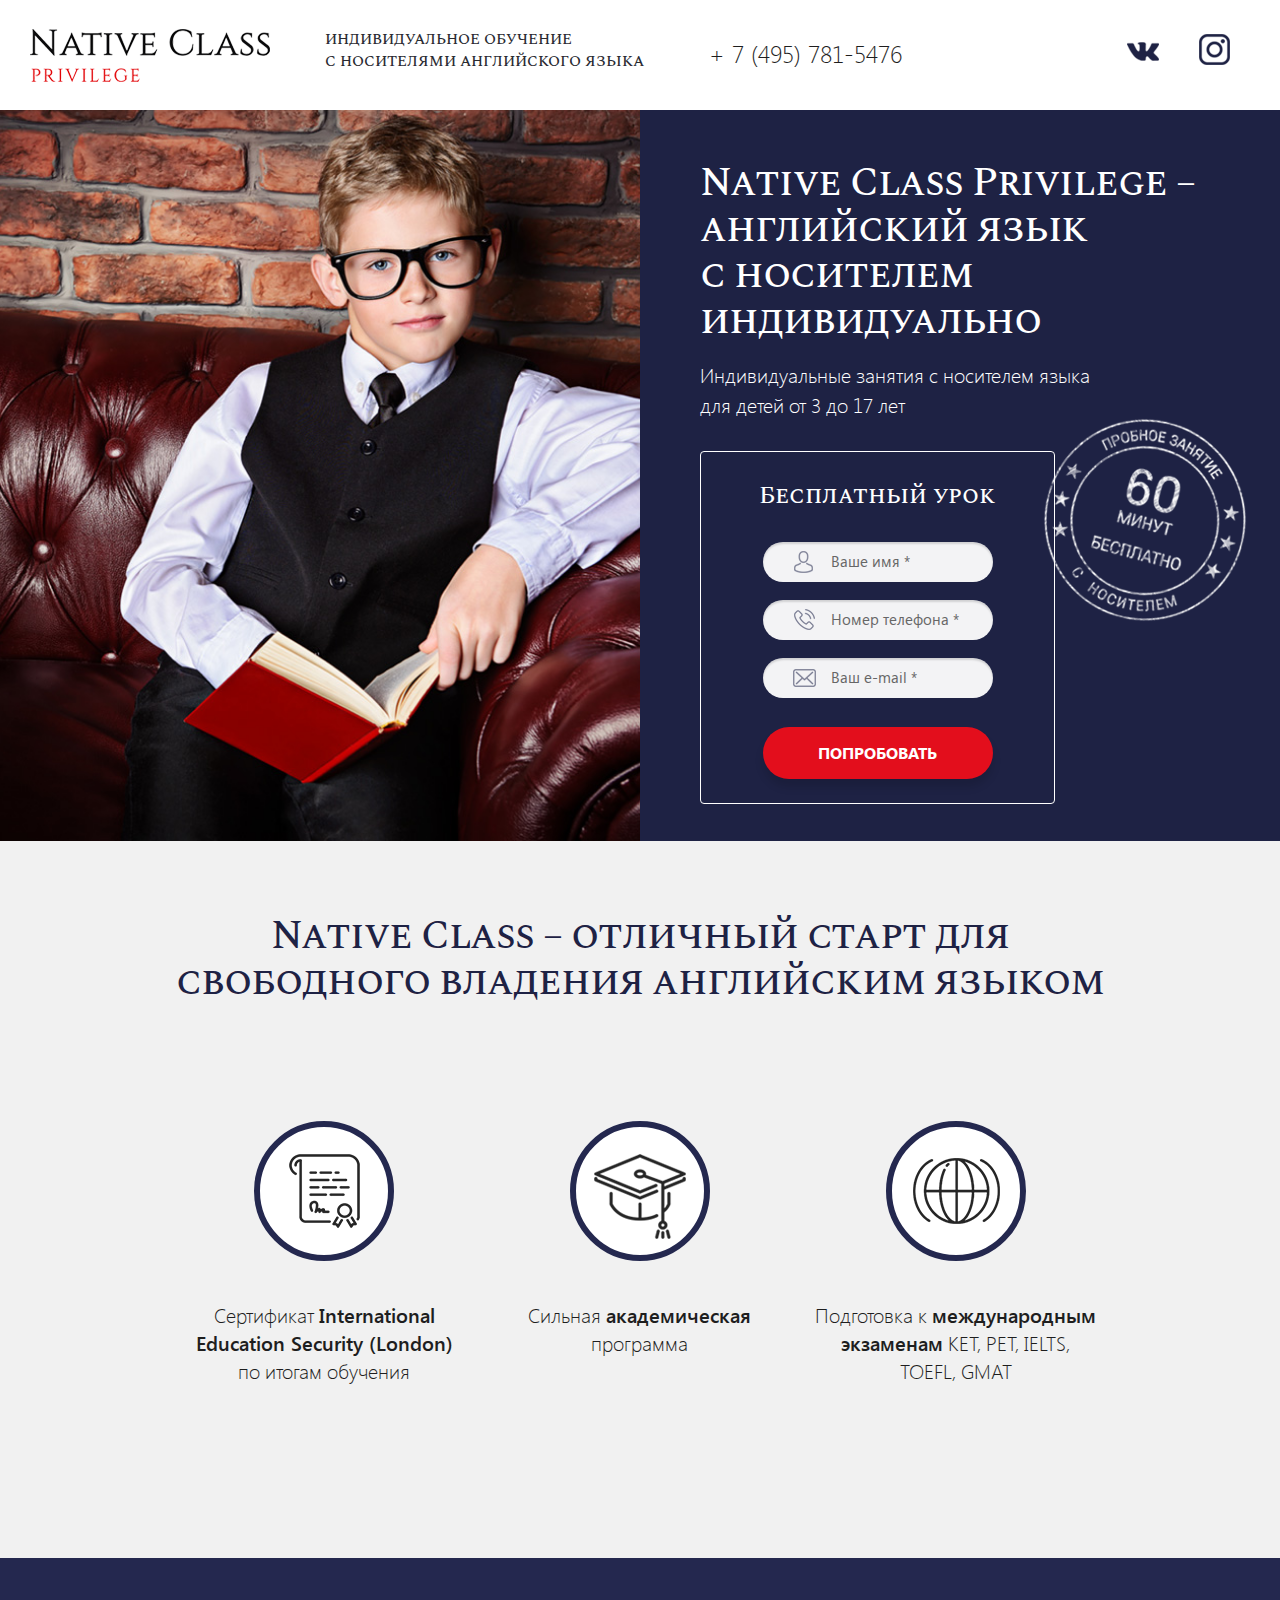
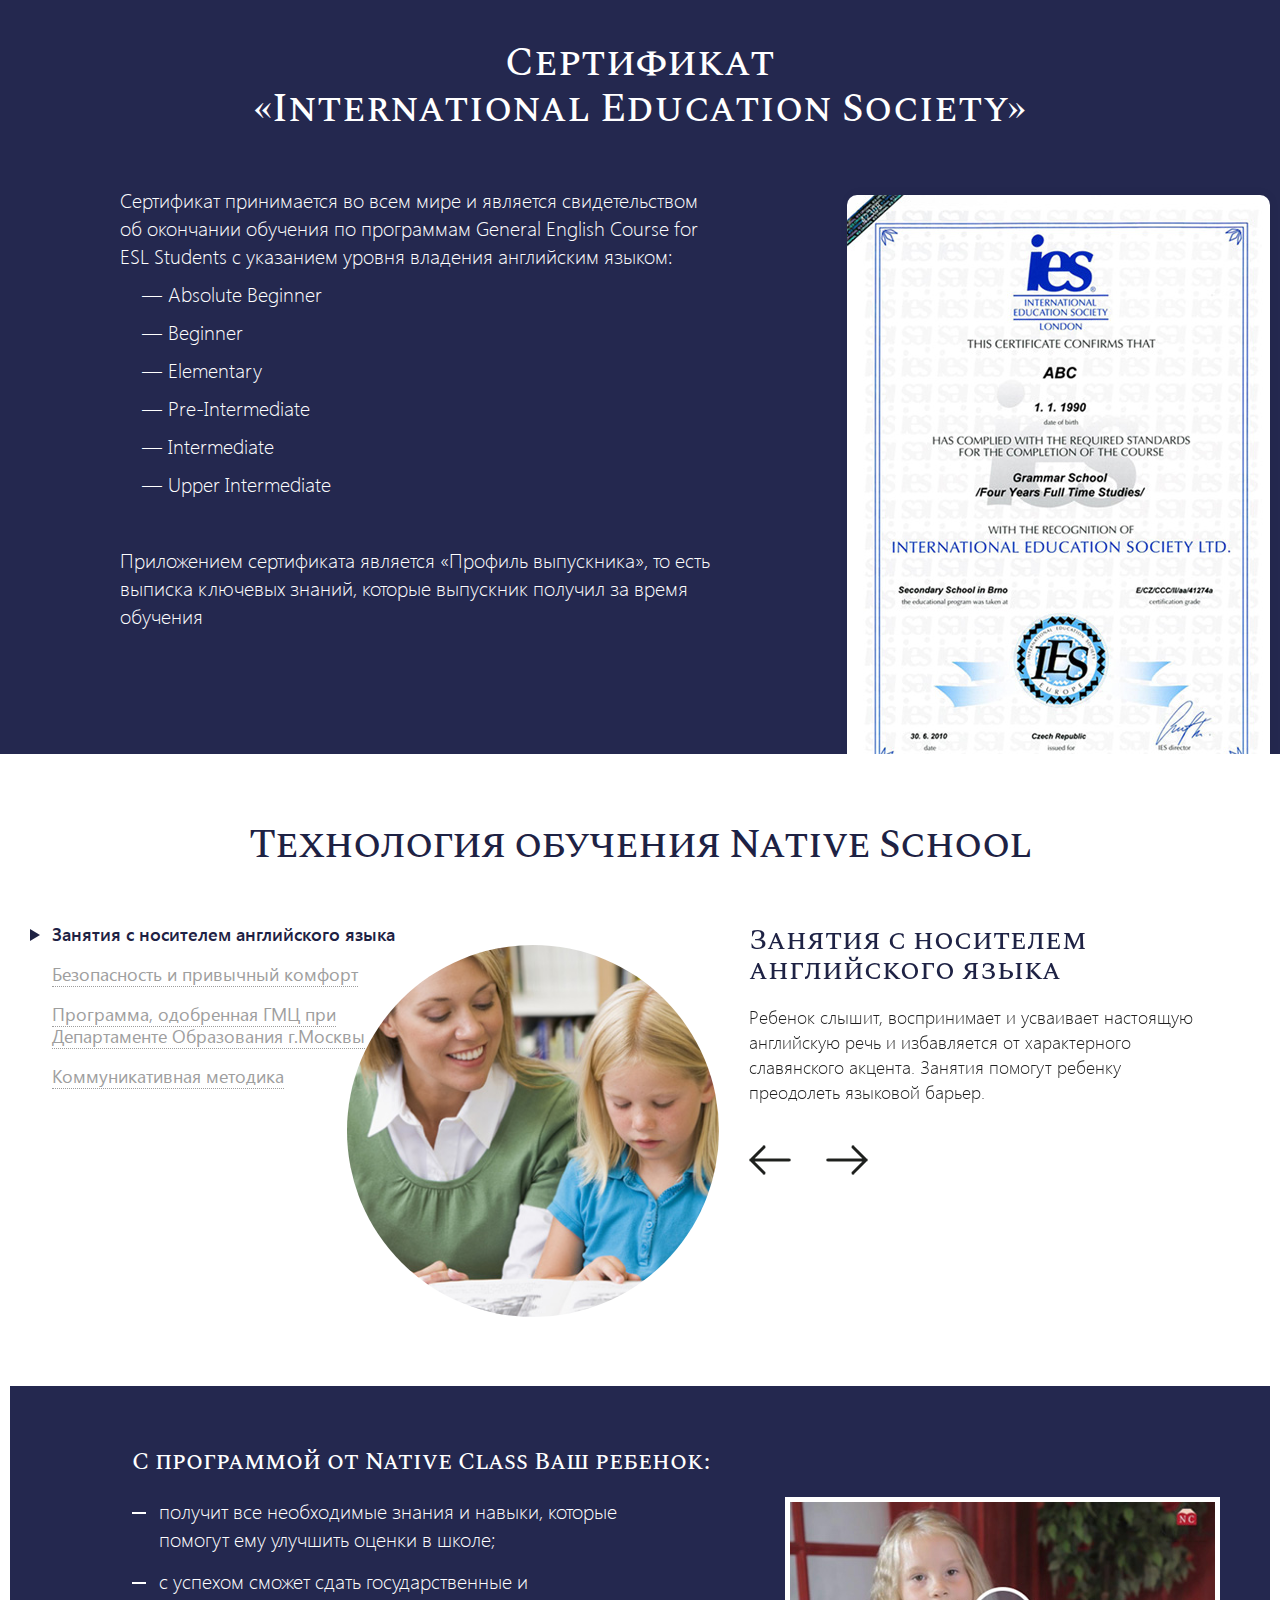
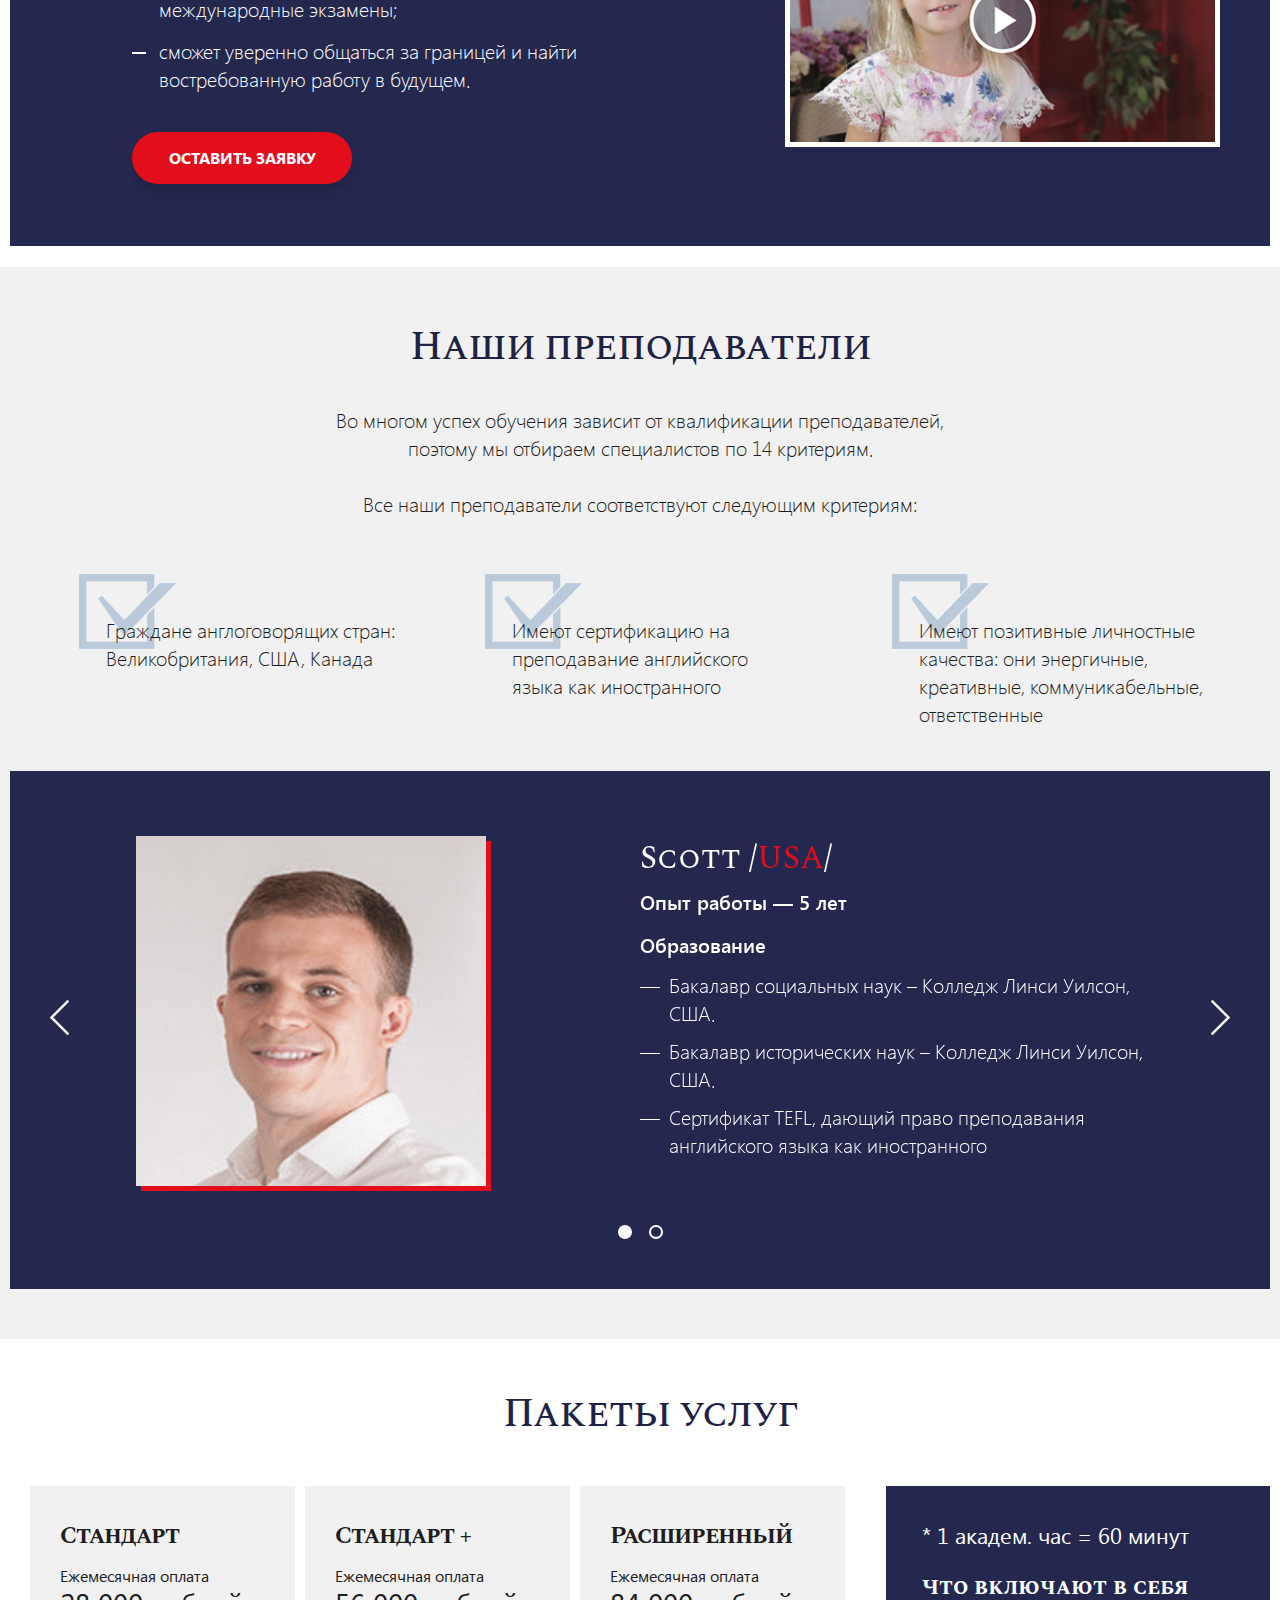
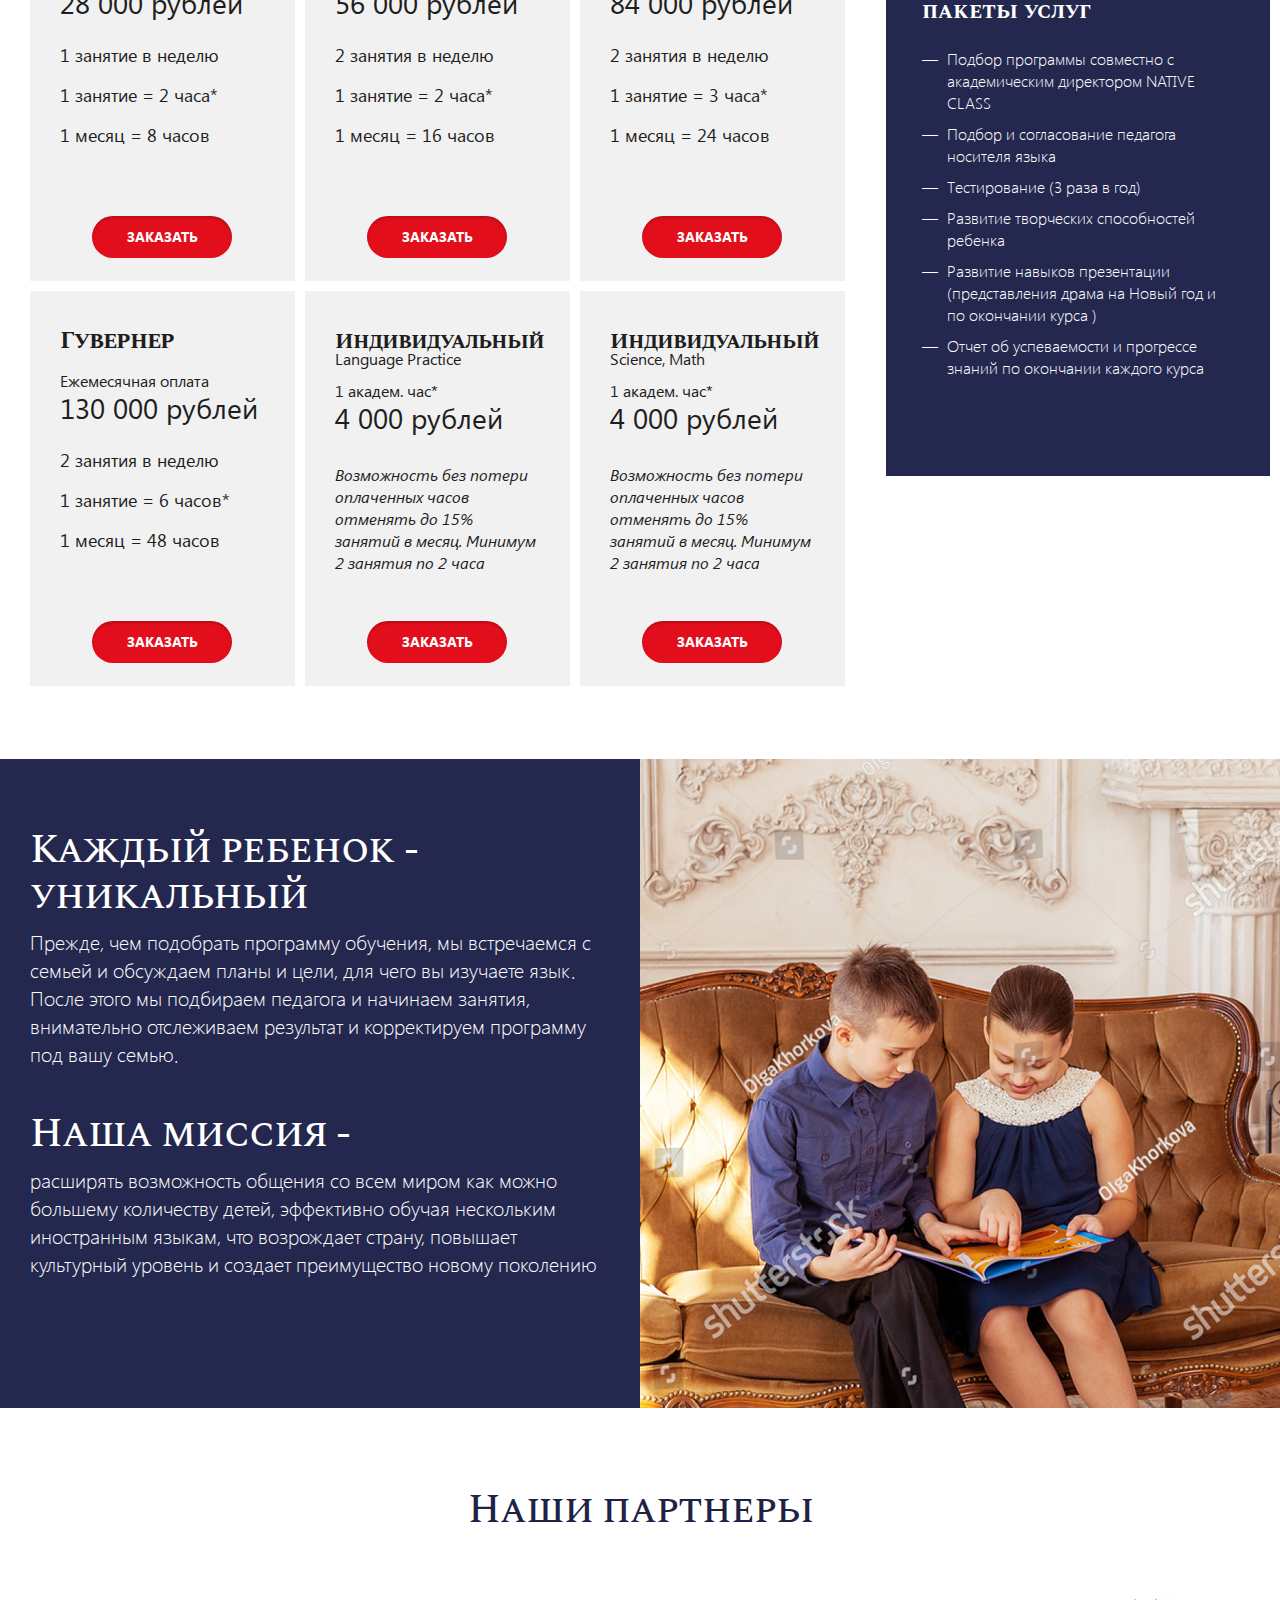
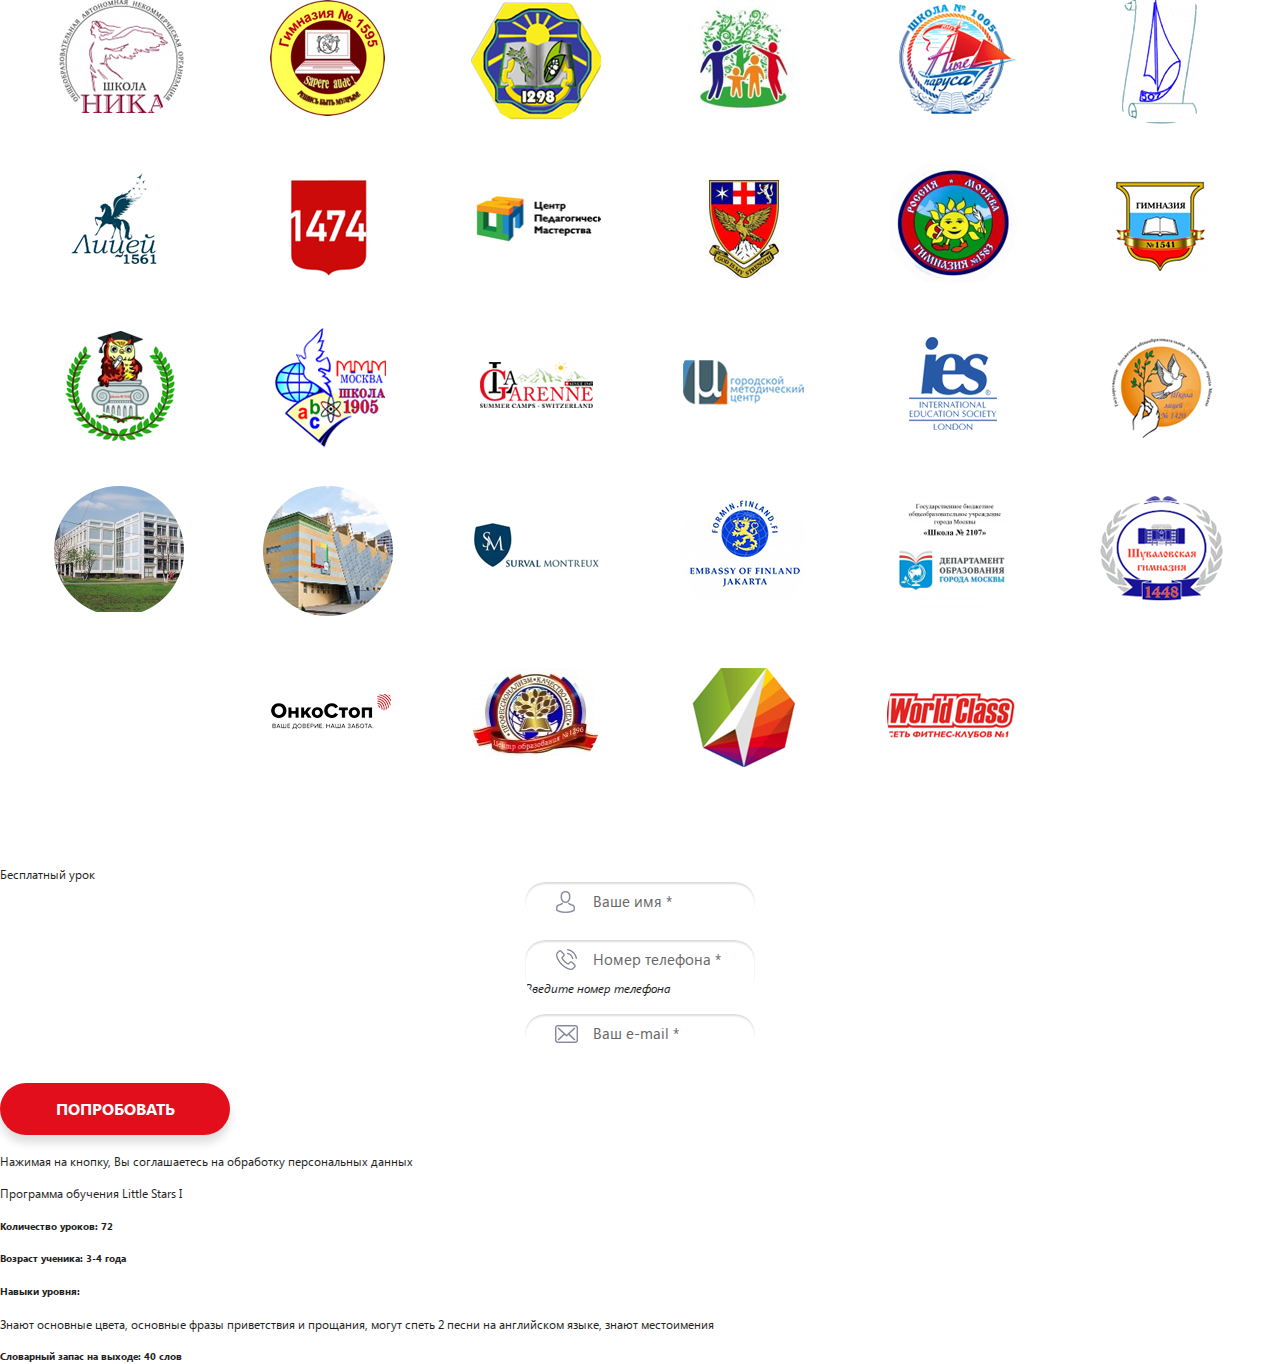
==== commit b92e8305: "v 0.7 modal" ====
--- a/index.html
+++ b/index.html
@@ -36,7 +36,7 @@
 						<div class="form-e__item form-e__item_phone">
 							<input type="text" placeholder="Номер телефона *">
 						</div>
-						<div class="form-e__item form-e__item_email">
+						<div class="form-e__item form-e__item_email form-e__item_error">
 							<input type="text" placeholder="Ваш e-mail *">
 						</div>
 						<button class="form-e--button">Попробовать</button>
@@ -141,7 +141,7 @@
 								<li>с успехом сможет сдать государственные и международные экзамены;</li>
 								<li>сможет уверенно общаться за границей и найти востребованную работу в будущем.</li>
 							</ul>
-							<button class="form-e--button">Оставить заявку</button>
+							<button class="form-e--button" data-open="free-lesson">Оставить заявку</button>
 						</div>
 						<div class="tech__programm__video" data-ratio="0.575">
 							<a href="#" class="item scale">
@@ -459,6 +459,36 @@
 	</div>
 	<footer class="footer">
 	</footer>
+	<div class="fade-bg"></div>
+	<div class="modal modal_form" data-target="free-lesson">
+		<span class="modal--close"></span>
+		<span class="modal_form--title">Бесплатный урок</span>
+		<div class="form-e_modal">
+			<div class="form-e__item form-e__item_user">
+				<input type="text" placeholder="Ваше имя *">
+			</div>
+			<div class="form-e__item form-e__item_phone form-e__item_error">
+				<input type="text" placeholder="Номер телефона *">
+				<span class="message"><i>Введите номер телефона</i></span>
+			</div>
+			<div class="form-e__item form-e__item_email">
+				<input type="text" placeholder="Ваш e-mail *">
+			</div>
+			<button class="form-e--button">Попробовать</button>
+			<p>Нажимая на кнопку, Вы соглашаетесь на обработку персональных данных</p>
+		</div>
+	</div>
+	<div class="modal modal_programm" data-target="lesson-about">
+		<span class="modal--close"></span>
+		<span class="modal_programm--title"><span>Программа обучения</span> Little Stars I</span>
+		<div class="modal_programm__content">
+			<h5><strong>Количество уроков:</strong> 72</h5>
+			<h5><strong>Возраст ученика:</strong> 3-4 года</h5>
+			<h5><strong>Навыки уровня:</strong></h5>
+			<p>Знают основные цвета, основные фразы приветствия и прощания, могут спеть 2 песни на английском языке, знают местоимения</p>
+			<h5><strong>Словарный запас на выходе:</strong> 40 слов</h5>
+		</div>
+	</div>
 	<script src="./js/libs.js"></script>
 	<script src="./js/scripts.js"></script>
 </body>
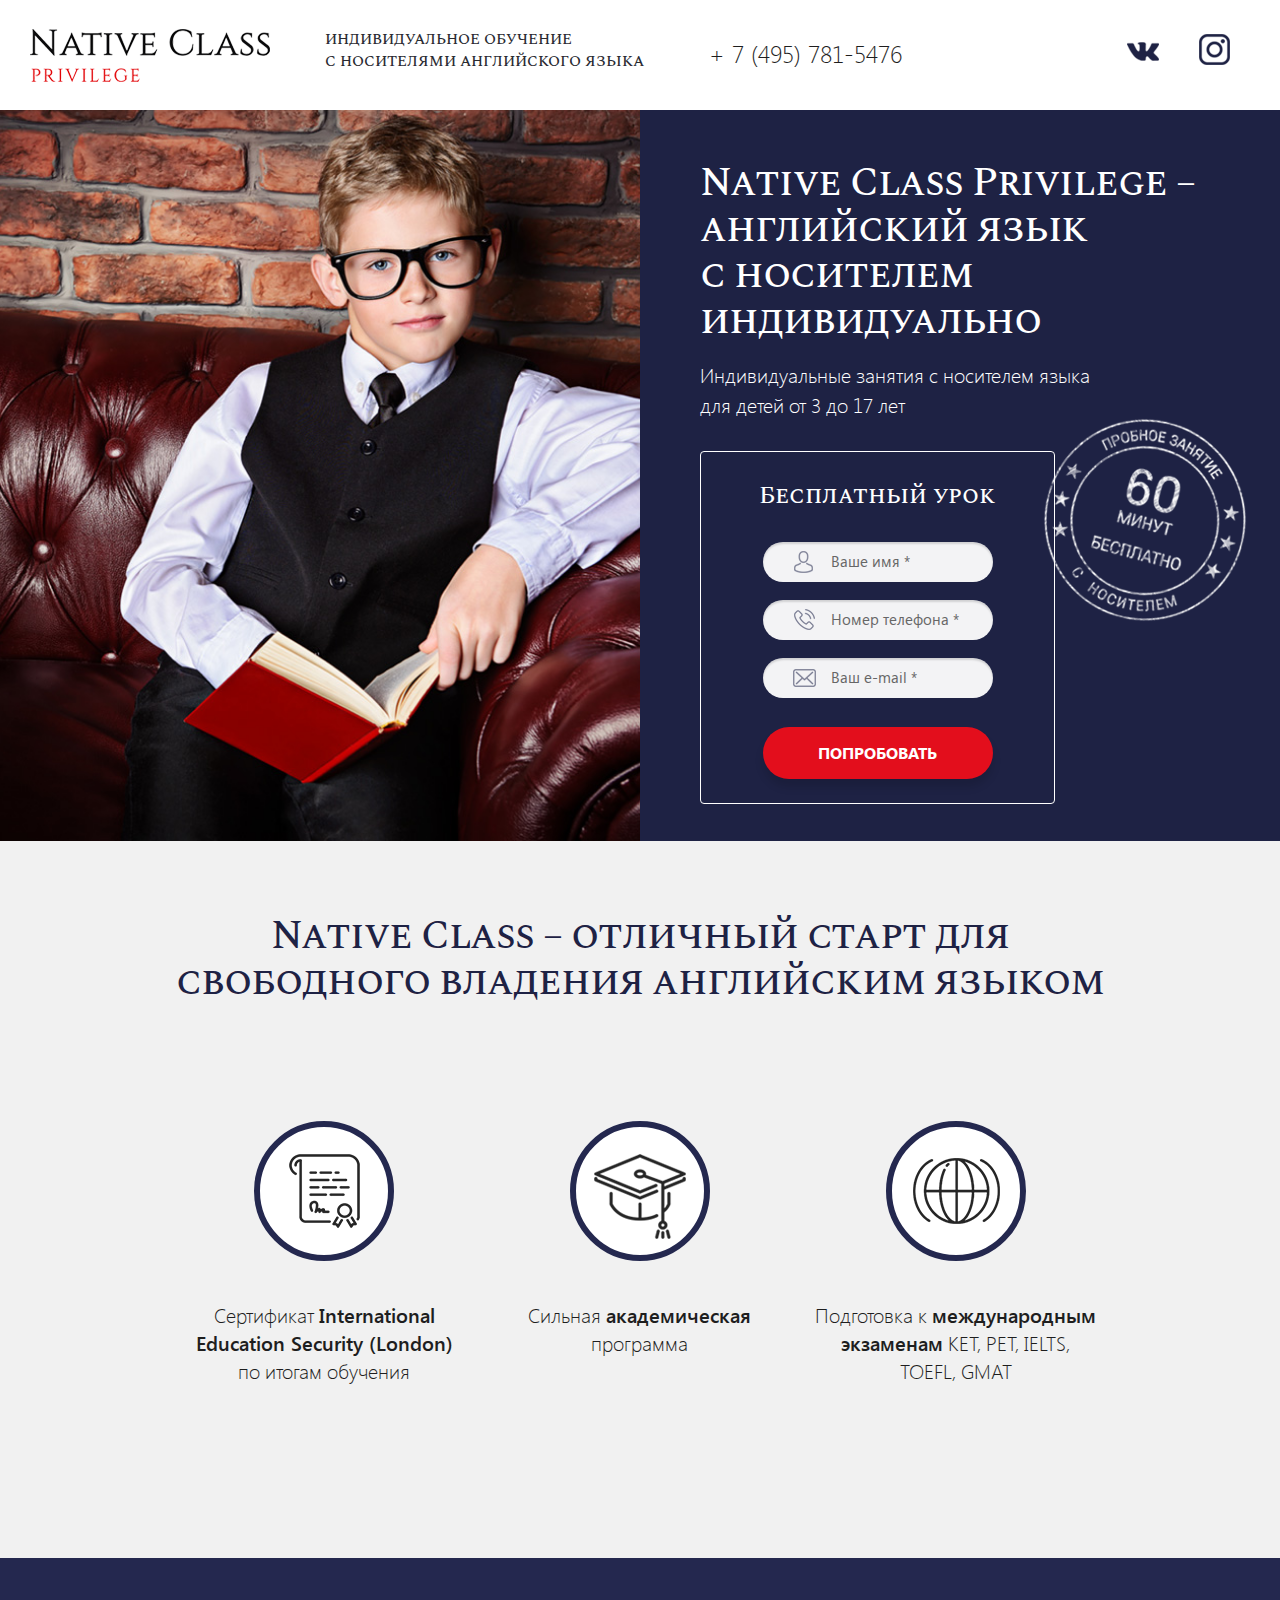
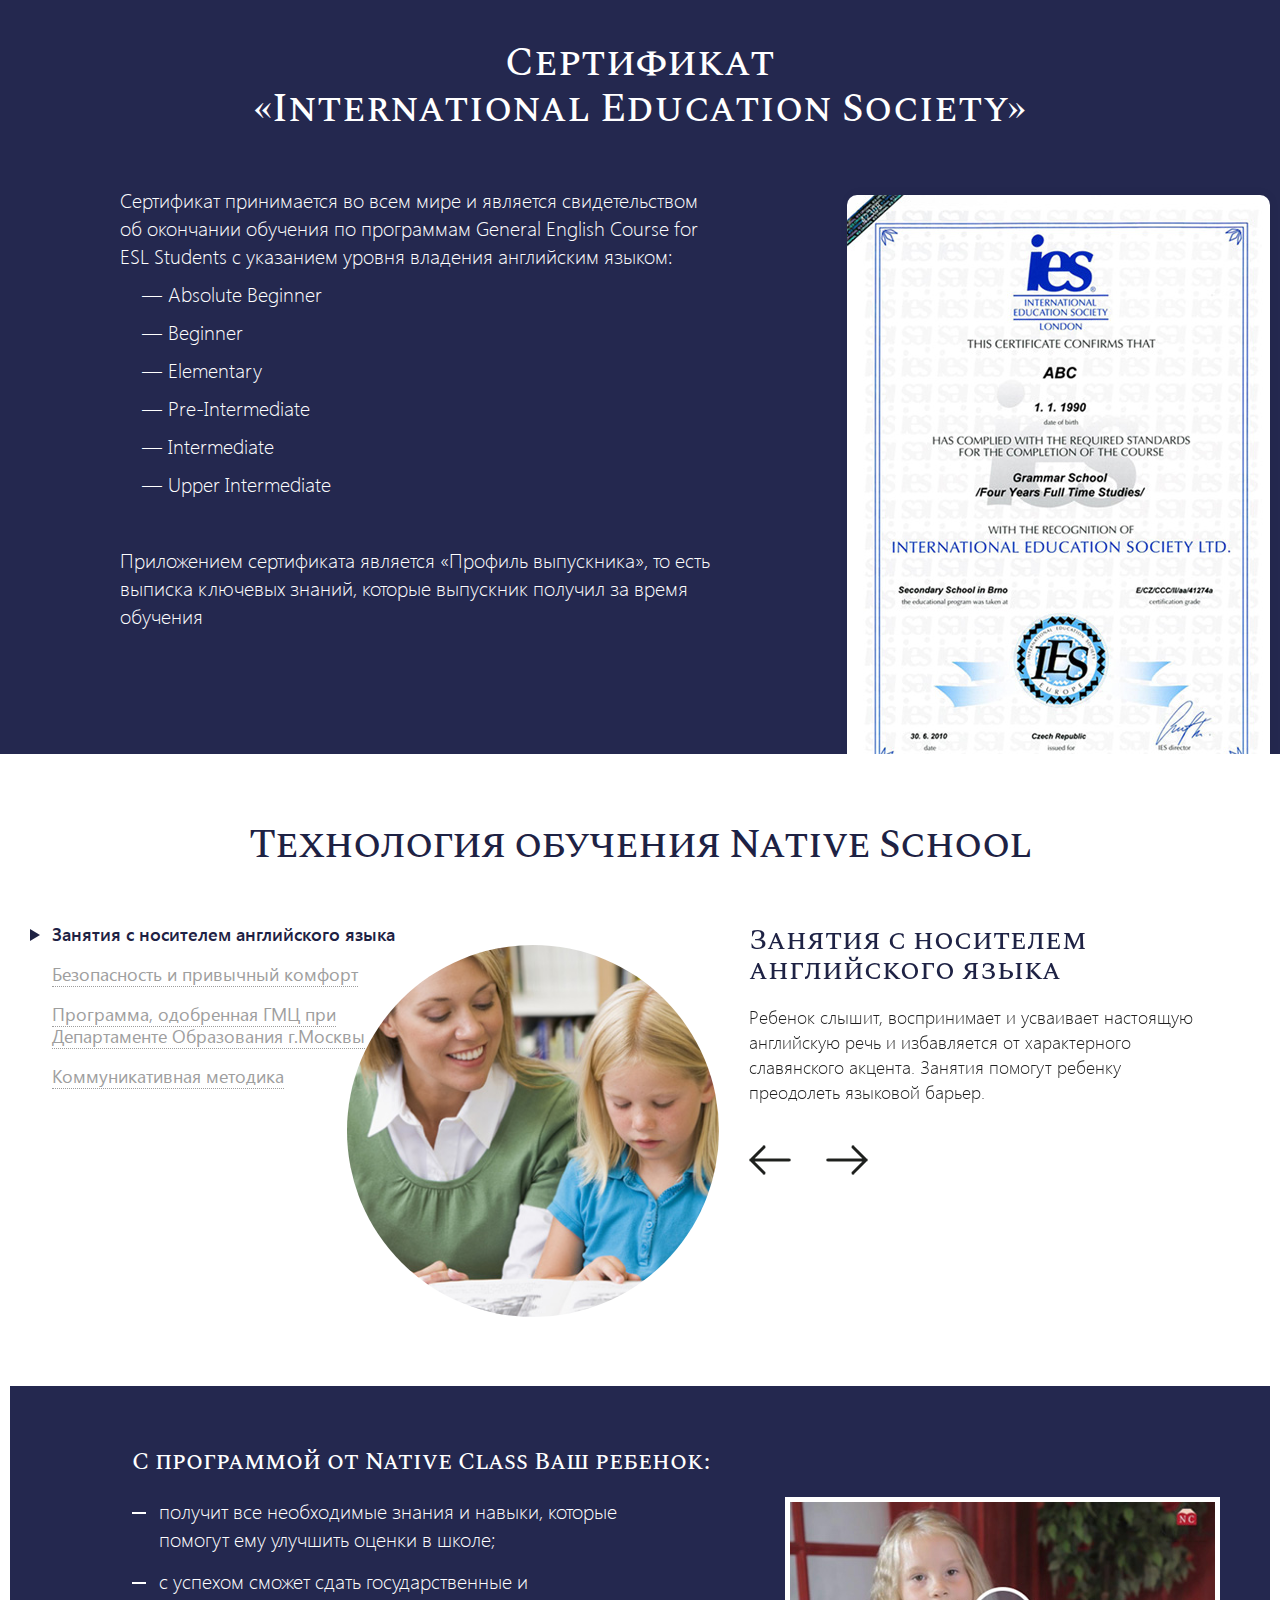
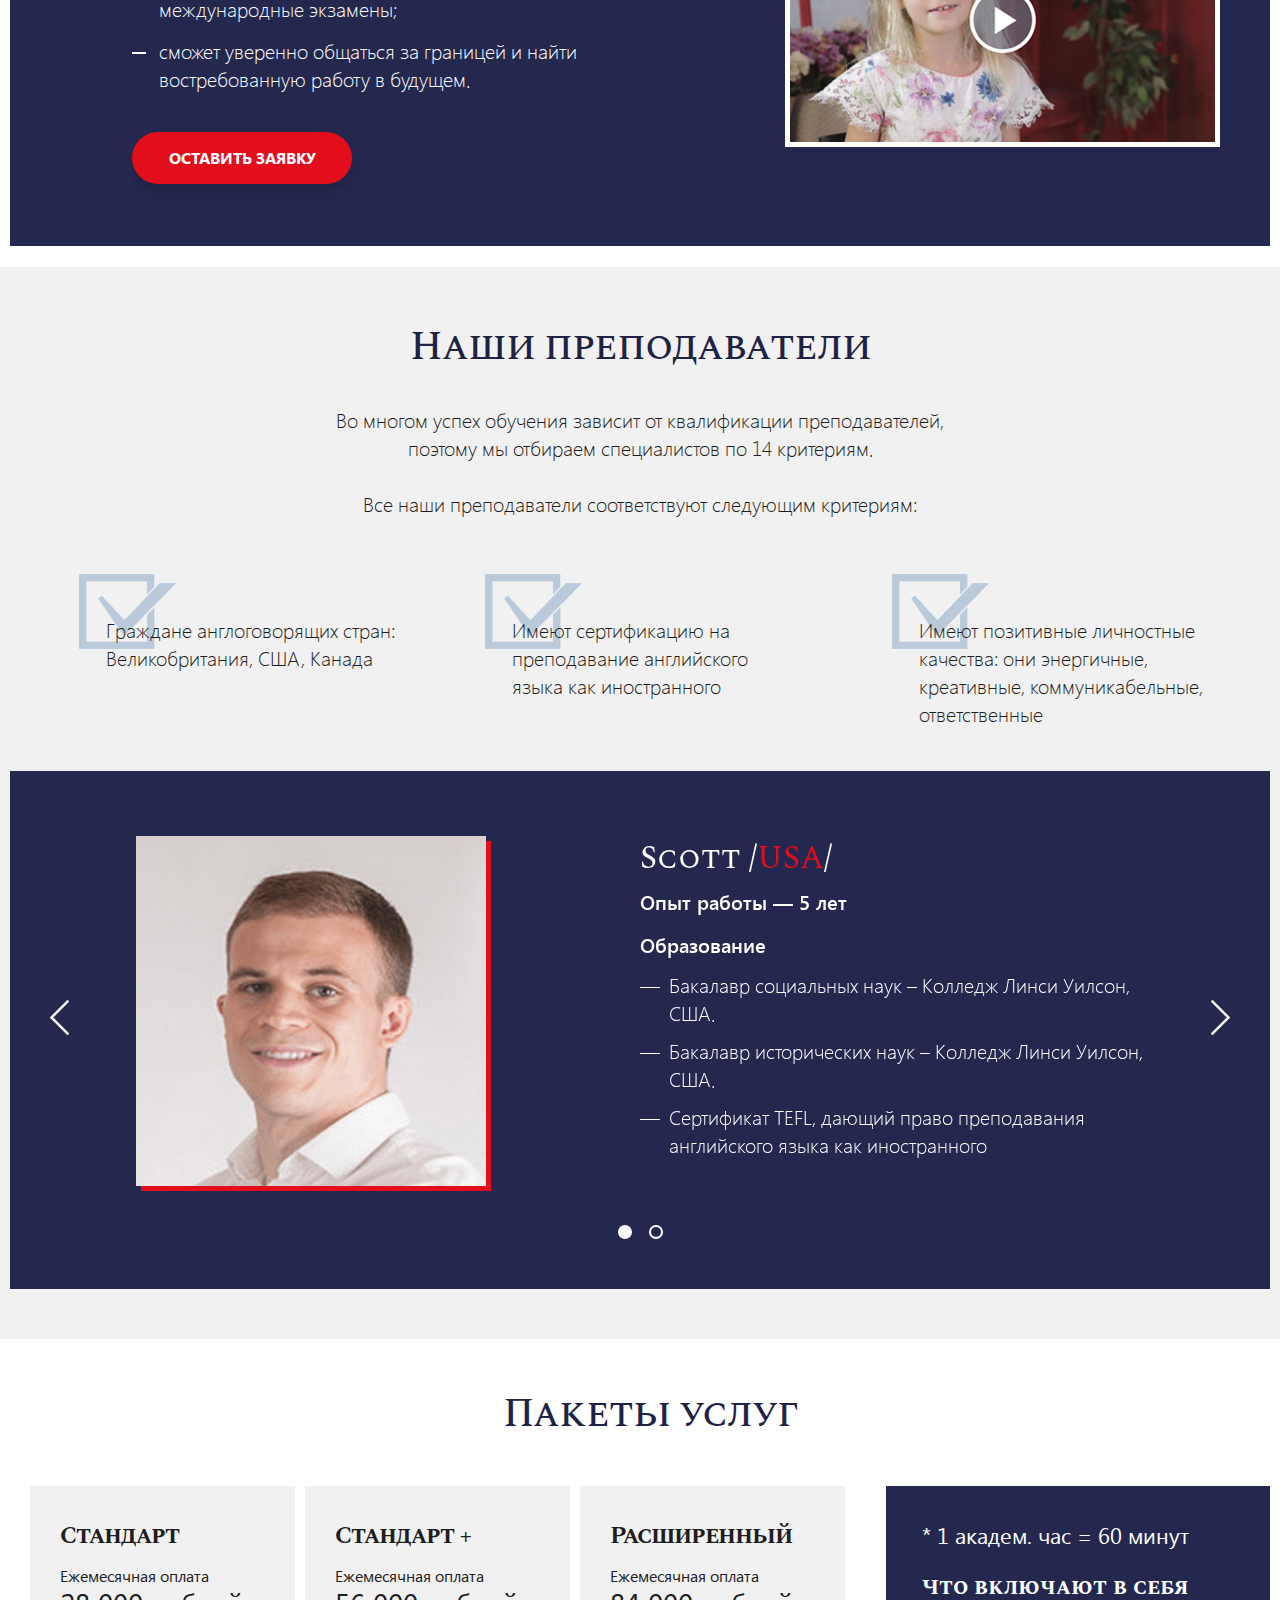
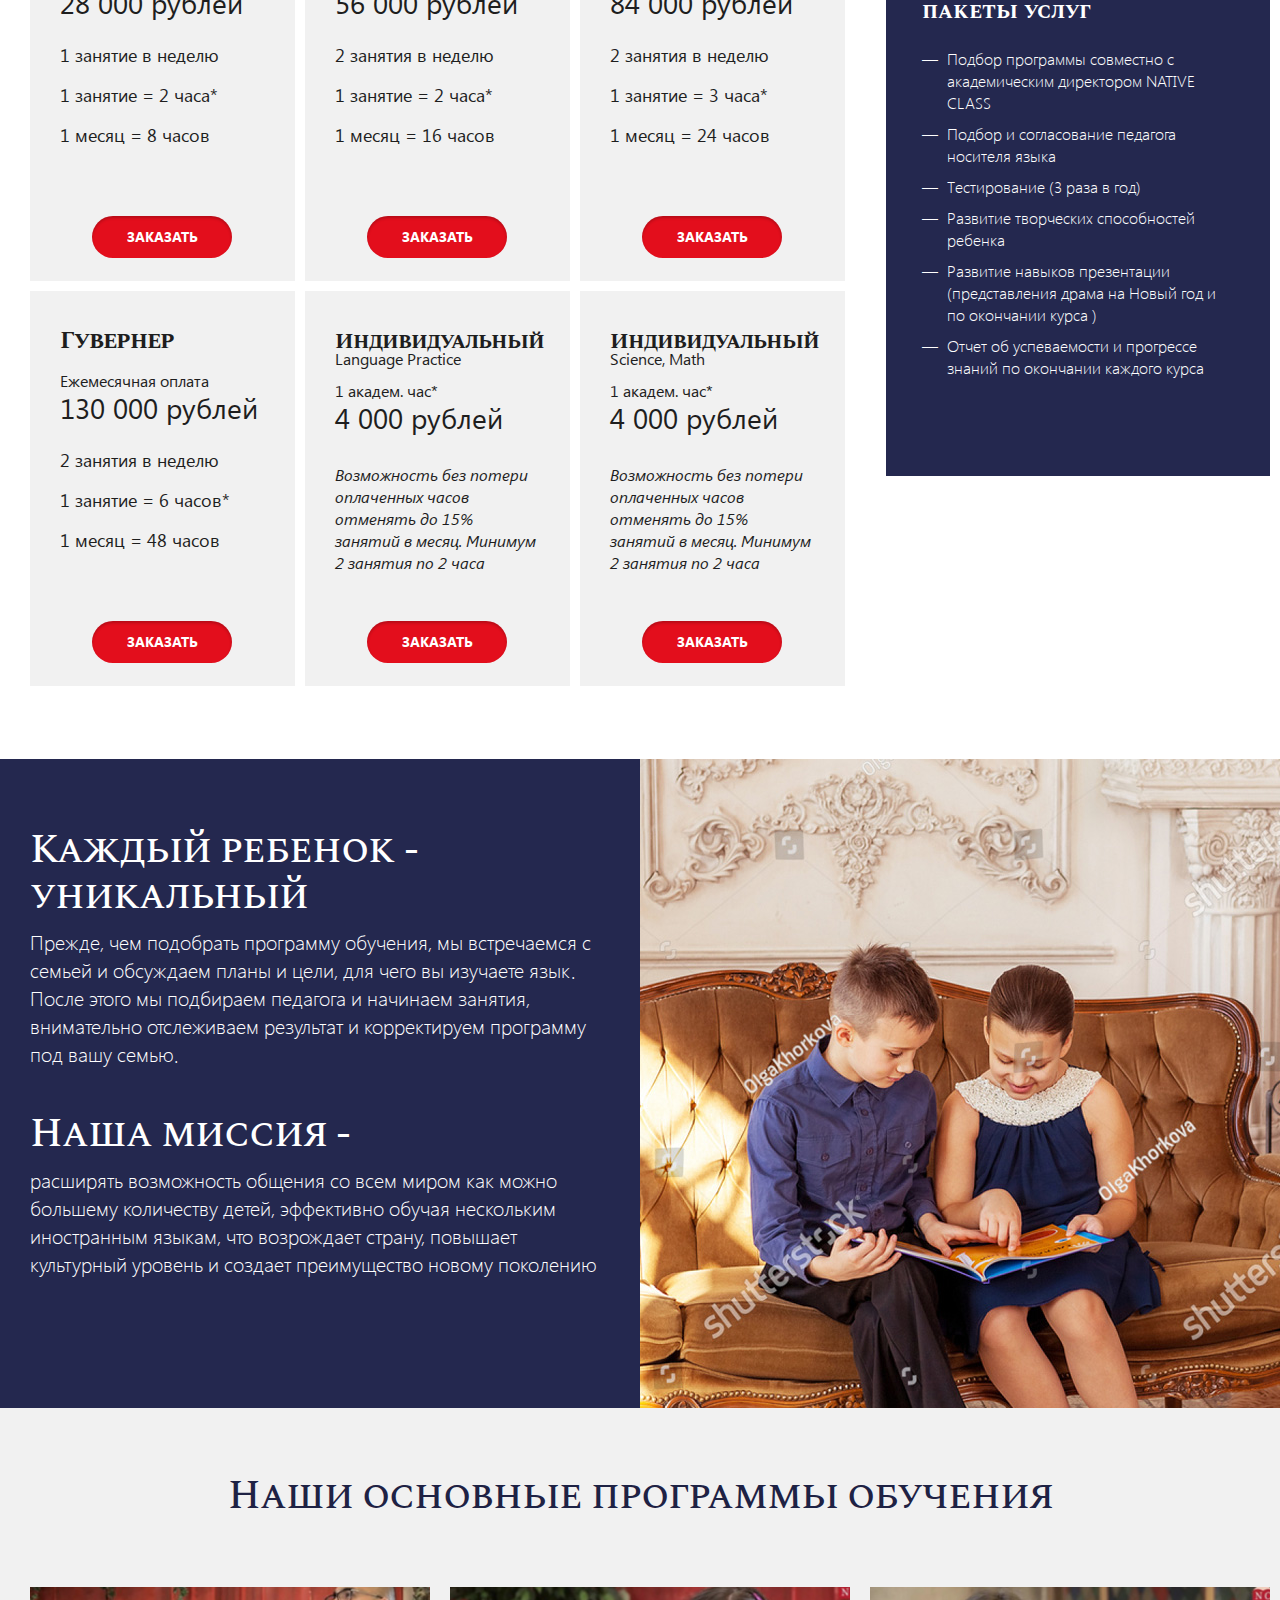
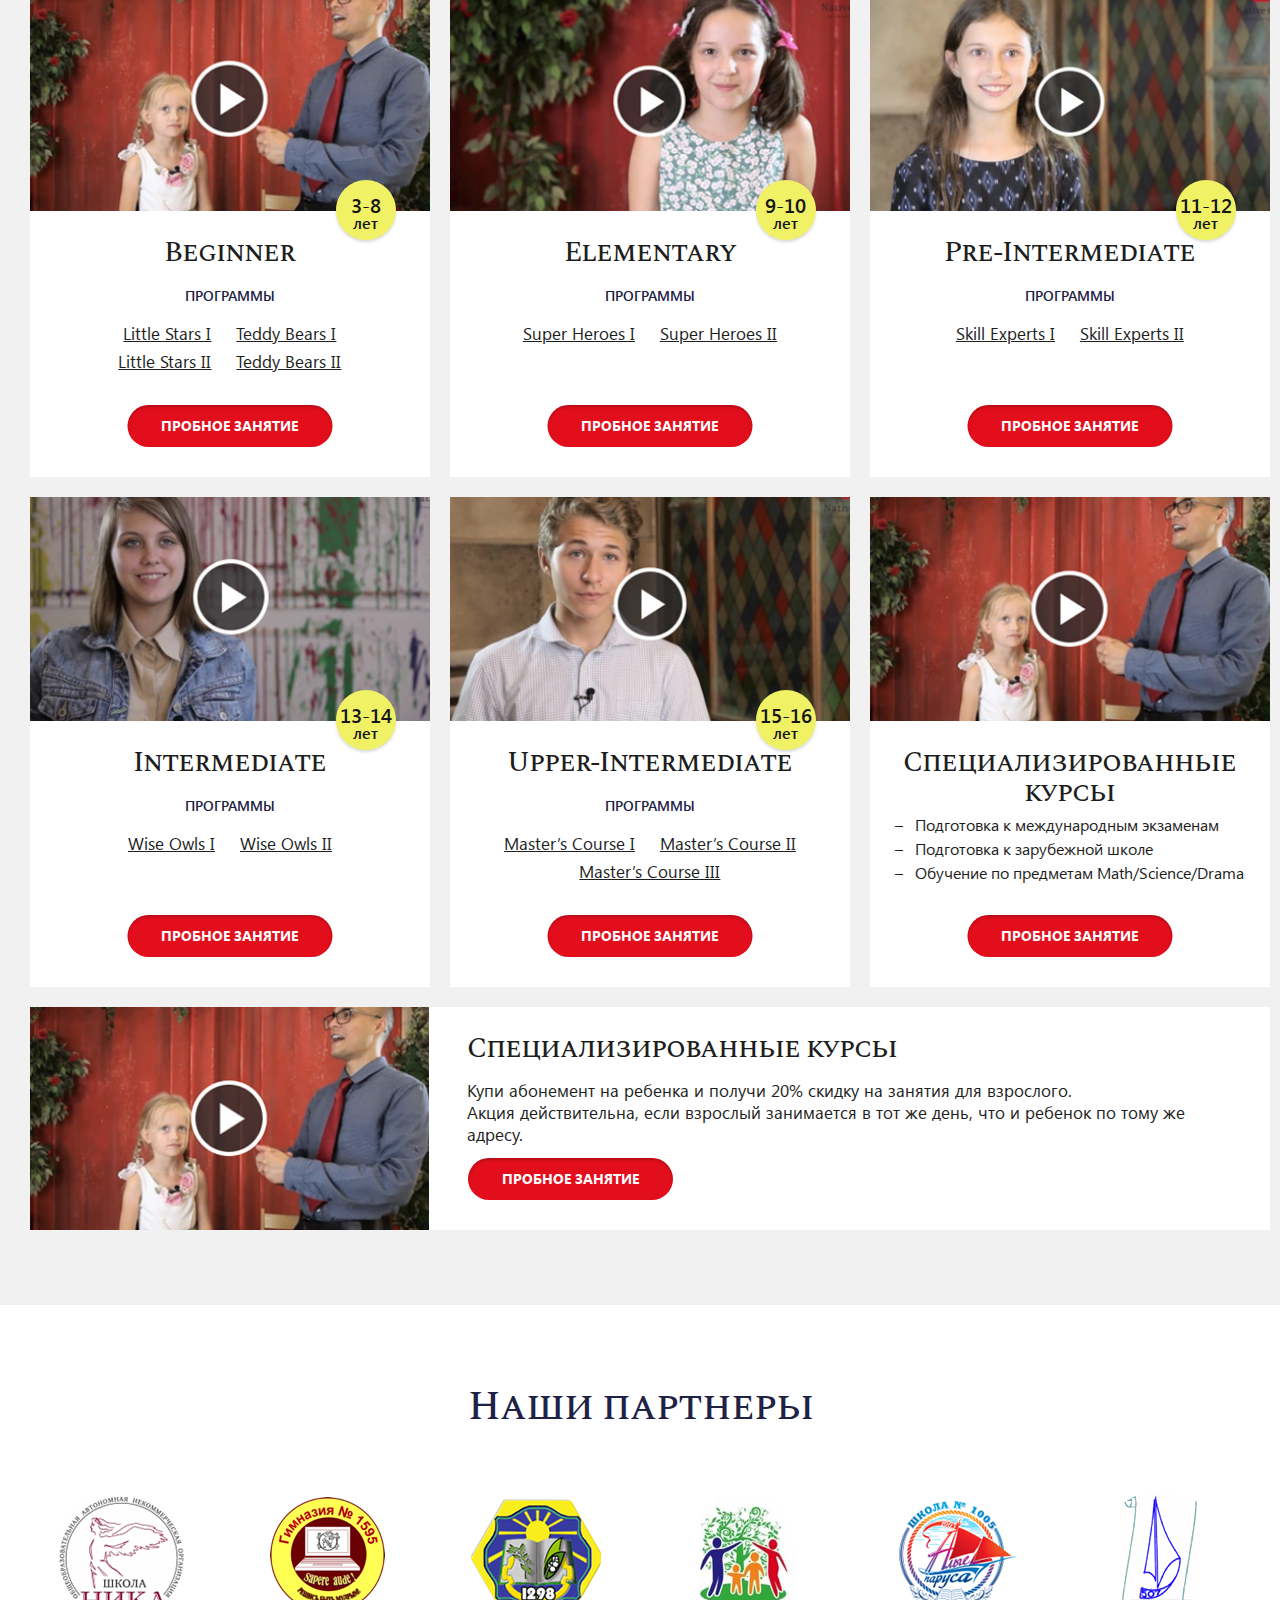
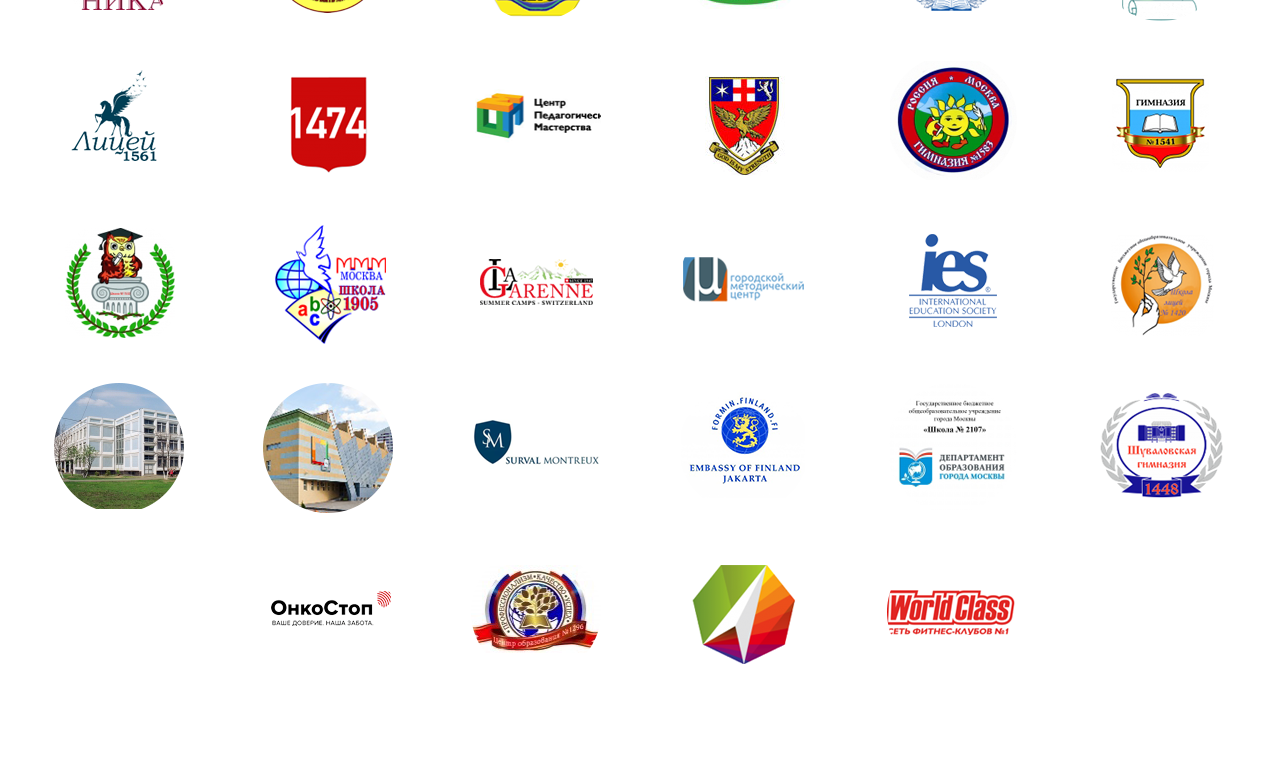
==== commit 44ddbec3: "v 0.8 courses" ====
--- a/index.html
+++ b/index.html
@@ -308,6 +308,112 @@
 				<img src="./pic/mission.jpg" width="960" height="649" class="img-cover" width="130" height="130" alt="">
 			</div>
 		</div>
+		<div class="courses">
+			<div class="courses__row">
+				<span class="courses--title">Наши основные программы обучения</span>
+				<div class="courses__grid">
+					<div class="courses__item">
+						<div class="item-course" data-ratio="0.56">
+							<a href="#" class="item-course--video scale">
+								<img src="./pic/course-1.jpg" width="400" height="220" class="img-cover" alt="">
+							</a>
+							<div class="item-course__content">
+								<span class="item-course--age">3-8 <i>лет</i></span>
+								<h3>Beginner</h3>
+								<h5>Программы</h5>
+								<p><a href="#" data-open="lesson-about">Little Stars I</a> <a href="#">Teddy Bears I</a> <a href="#">Little Stars II</a> <a href="#">Teddy Bears II</a></p>
+							</div>
+							<button class="order">Пробное занятие</button>
+						</div>
+					</div>
+					<div class="courses__item">
+						<div class="item-course" data-ratio="0.56">
+							<a href="#" class="item-course--video scale">
+								<img src="./pic/course-2.jpg" width="400" height="220" class="img-cover" alt="">
+							</a>
+							<div class="item-course__content">
+								<span class="item-course--age">9-10 <i>лет</i></span>
+								<h3>Elementary</h3>
+								<h5>Программы</h5>
+								<p><a href="#">Super Heroes I</a> <a href="#">Super Heroes II</a></p>
+							</div>
+							<button class="order">Пробное занятие</button>
+						</div>
+					</div>
+					<div class="courses__item">
+						<div class="item-course" data-ratio="0.56">
+							<a href="#" class="item-course--video scale">
+								<img src="./pic/course-3.jpg" width="400" height="220" class="img-cover" alt="">
+							</a>
+							<div class="item-course__content">
+								<span class="item-course--age">11-12 <i>лет</i></span>
+								<h3>Pre-Intermediate</h3>
+								<h5>Программы</h5>
+								<p><a href="#">Skill Experts I</a> <a href="#">Skill Experts II</a></p>
+							</div>
+							<button class="order">Пробное занятие</button>
+						</div>
+					</div>
+					<div class="courses__item">
+						<div class="item-course" data-ratio="0.56">
+							<a href="#" class="item-course--video scale">
+								<img src="./pic/course-4.jpg" width="400" height="220" class="img-cover" alt="">
+							</a>
+							<div class="item-course__content">
+								<span class="item-course--age">13-14 <i>лет</i></span>
+								<h3>Intermediate</h3>
+								<h5>Программы</h5>
+								<p><a href="#">Wise Owls I</a> <a href="#">Wise Owls II</a></p>
+							</div>
+							<button class="order">Пробное занятие</button>
+						</div>
+					</div>
+					<div class="courses__item">
+						<div class="item-course" data-ratio="0.56">
+							<a href="#" class="item-course--video scale">
+								<img src="./pic/course-5.jpg" width="400" height="220" class="img-cover" alt="">
+							</a>
+							<div class="item-course__content">
+								<span class="item-course--age">15-16 <i>лет</i></span>
+								<h3>Upper-Intermediate</h3>
+								<h5>Программы</h5>
+								<p><a href="#">Master’s Course I</a> <a href="#">Master’s Course II</a> <a href="#">Master’s Course III</a></p>
+							</div>
+							<button class="order">Пробное занятие</button>
+						</div>
+					</div>
+					<div class="courses__item">
+						<div class="item-course" data-ratio="0.56">
+							<a href="#" class="item-course--video scale">
+								<img src="./pic/course-6.jpg" width="400" height="220" class="img-cover" alt="">
+							</a>
+							<div class="item-course__content">
+								<h3>Специализированные  курсы</h3>
+								<ul>
+									<li>Подготовка к международным экзаменам</li>
+									<li>Подготовка к зарубежной школе</li>
+									<li>Обучение по предметам Math/Science/Drama</li>
+								</ul>
+							</div>
+							<button class="order">Пробное занятие</button>
+						</div>
+					</div>
+					<div class="courses__item courses__item_wide">
+						<div class="item-course item-course_h" data-ratio="0.56">
+							<a href="#" class="item-course--video scale">
+								<img src="./pic/course-6.jpg" width="400" height="220" class="img-cover" alt="">
+							</a>
+							<div class="item-course__content">
+								<h3>Специализированные  курсы</h3>
+								<p>Купи абонемент на ребенка и получи 20% скидку на занятия для взрослого.<br>
+								Акция действительна, если взрослый занимается в тот же день, что и ребенок по тому же адресу.</p>
+							</div>
+							<button class="order">Пробное занятие</button>
+						</div>
+					</div>
+				</div>
+			</div>
+		</div>
 		<div class="partners">
 			<div class="partners__row">
 				<span class="partners--title">Наши партнеры</span>
--- a/css/style.css
+++ b/css/style.css
@@ -367,7 +367,6 @@
 	margin:0 0 21px;
 }
 .form-e__item {
-	overflow:hidden;
 	position:relative;
 	max-width:230px;
 	margin:0 auto 18px;
@@ -389,6 +388,26 @@
 .form-e__item_email {
 	background-image:url('../img/email-icon.png');
 	background-position:30px 11px;
+}
+.form-e__item .message {
+	display:none;
+	position:absolute;
+	left:0;
+	top:29px;
+	width:100%;
+	color:#e30e1c;
+	text-align:center;
+	font-size:14px;
+	line-height:18px;
+}
+.form-e__item_error .message {
+	display:block;
+}
+.form-e__item .message i {
+	display:inline-block;
+	font-style:normal;
+	padding:0 4px;
+	background:#ffffff;
 }
 .form-e__item input {
 	width:100%;
@@ -1115,4 +1134,316 @@
 .item-parner img {
 	width:100%;
 	height:auto;
+}
+.fade-bg {
+	position:fixed;
+	left:0;
+	top:0;
+	z-index:1000;
+	width:100%;
+	height:100%;
+	background:rgba(0,0,0,0.7);
+	-webkit-transition:opacity 0.3s ease;
+	transition:opacity 0.3s ease;
+	visibility:hidden;
+	opacity:0;
+}
+.fade-bg.is-opened {
+	visibility:visible;
+	opacity:1;
+}
+.modal {
+	position:absolute;
+	left:50%;
+	top:0;
+	z-index:1010;
+	background:#ffffff;
+	-webkit-box-shadow:0 3px 6px rgba(0,0,0,0.2);
+	box-shadow:0 3px 6px rgba(0,0,0,0.2);
+	-webkit-transition:-webkit-transform 0.3s ease, opacity 0.3s ease;
+	transition:transform 0.3s ease, opacity 0.3s ease;
+	-webkit-transform:translateY(-10px);
+	transform:translateY(-10px);
+	visibility:hidden;
+	opacity:0;
+}
+.modal.is-opened {
+	top:0;
+	-webkit-transform:translateY(0);
+	transform:translateY(0);
+	visibility:visible;
+	opacity:1;
+}
+.modal--close {
+	position:absolute;
+	right:0;
+	top:0;
+	z-index:1;
+	height:46px;
+	width:52px;
+	cursor:pointer;
+	background:url('../img/modal-close.png') no-repeat 50% 50%;
+}
+.modal_form {
+	width:400px;
+	text-align:center;
+	padding:0 0 16px;
+	margin-left:-200px;
+}
+.modal_form--title {
+	display:block;
+	color:#ffffff;
+	font-size:28px;
+	line-height:36px;
+	font-weight:500;
+    font-family:'Spectral SC', serif;
+	padding:52px 50px 20px;
+	margin:0 0 30px;
+	background:#24284f;
+}
+.form-e_modal .form-e__item {
+	border:1px solid #2f3358;
+}
+.form-e_modal .form-e__item input {
+	padding:8px 18px 10px 67px;
+}
+.form-e_modal .form-e__item_user {
+	background-position:30px 8px;
+}
+.form-e_modal .form-e__item_phone {
+	background-position:30px 8px;
+}
+.form-e_modal .form-e__item_email {
+	background-position:29px 10px;
+}
+.form-e_modal .form-e--button {
+	margin:22px 0 21px;
+}
+.form-e_modal p {
+	color:#666666;
+	font-size:14px;
+	line-height:20px;
+	margin:0 50px 20px;
+}
+.form-e_modal .form-e__item_error {
+	border:1px solid #e41a28;
+}
+.modal_programm {
+	width:820px;
+	margin-left:-410px;
+}
+.modal_programm--title {
+	display:block;
+	color:#ffffff;
+	font-size:28px;
+	line-height:36px;
+	font-weight:500;
+    font-family:'Spectral SC', serif;
+	padding:45px 60px 30px;
+	background:#24284f;
+}
+.modal_programm--title span {
+	display:block;
+	font-size:14px;
+	line-height:20px;
+	font-weight:600;
+	font-family:'Segoe UI', sans-serif;
+	text-transform:uppercase;
+	margin:0 0 -1px;
+}
+.modal_programm__content {
+	padding:23px 60px 55px;
+}
+.modal_programm__content h5 {
+	font-size:17px;
+	line-height:24px;
+	font-weight:normal;
+	padding:0;
+	margin:0 0 15px;
+}
+.modal_programm__content h5 strong{
+	color:#1e2244;
+	font-weight:600;
+}
+.modal_programm__content p {
+	font-size:17px;
+	line-height:24px;
+	font-weight:300;
+	margin:17px 0 17px;
+}
+.courses {
+	background:#f1f1f1;
+}
+.courses__row {
+	max-width:1300px;
+	padding:66px 30px 55px;
+	margin:0 auto;
+}
+.courses--title {
+	display:block;
+	color:#1e2244;
+	font-size:40px;
+	line-height:46px;
+	font-weight:500;
+    font-family:'Spectral SC', serif;
+	text-align:center;
+	letter-spacing:-1px;
+	margin:0 0 67px;
+}
+.courses__grid {
+	width:1260px;
+	font-size:0;
+	margin-left:-10px;
+}
+.courses__item {
+	display:inline-block;
+	width:33.33%;
+	padding:0 10px;
+	margin:0 0 20px;
+}
+.courses__item_wide {
+	width:100%;
+}
+.item-course {
+	position:relative;
+	max-width:400px;
+	min-height:490px;
+	text-align:center;
+	background:#ffffff;
+	padding:0 0 82px;
+}
+.item-course--video {
+	position:relative;
+	display:block;
+	height:220px;
+}
+.item-course__content {
+	position:relative;
+	z-index:1;
+	padding:27px 25px 0;
+}
+.item-course--age {
+	position:absolute;
+	right:34px;
+	top:-31px;
+	min-width:60px;
+	height:60px;
+	color:#161616;
+	font-size:20px;
+	line-height:24px;
+	font-weight:600;
+	text-align:center;
+	padding:13px 0 0;
+	background:#f1f165;
+	-webkit-border-radius:50%;
+	border-radius:50%;
+	-webkit-box-shadow:0 2px 3px rgba(0,0,0,0.15);
+	box-shadow:0 2px 3px rgba(0,0,0,0.15);
+}
+.item-course--age i {
+	display:block;
+	font-size:16px;
+	line-height:20px;
+	font-style:normal;
+	margin:-4px 0 0;
+}
+.item-course h3 {
+	font-size:28px;
+	line-height:30px;
+	font-weight:500;
+    font-family:'Spectral SC', serif;
+	letter-spacing:-1px;
+	padding:0;
+	margin:0 0 18px;
+}
+.item-course h5 {
+	color:#1e2244;
+	font-size:14px;
+	line-height:20px;
+	font-weight:600;
+	text-transform:uppercase;
+	padding:0;
+	margin:0 0 13px;
+}
+.item-course p {
+	font-size:17px;
+	line-height:28px;
+	margin:0 10px;
+}
+.item-course p a {
+	white-space:nowrap;
+	text-decoration:underline;
+	margin:0 10px;
+}
+.item-course p a:hover {
+	text-decoration:none;
+}
+.item-course .order {
+	position:absolute;
+	left:50%;
+	bottom:30px;
+	z-index:5;
+	min-width:205px;
+	color:#ffffff;
+	font-size:14px;
+	line-height:20px;
+	font-weight:bold;
+	text-transform:uppercase;
+	cursor:pointer;
+	padding:11px 14px;
+	background:#e30e1c;
+	-webkit-border-radius:21px;
+	border-radius:21px;
+	-webkit-box-shadow:inset 0 2px 3px rgba(0,0,0,0.2);
+	box-shadow:inset 0 2px 3px rgba(0,0,0,0.2);
+	-webkit-transform:translateX(-50%);
+	transform:translateX(-50%);
+}
+.item-course ul {
+	margin:-11px 0 -4px;
+}
+.item-course ul li {
+	position:relative;
+	font-size:16px;
+	line-height:20px;
+	text-align:left;
+	padding-left:20px;
+	margin:0 0 4px;
+}
+.item-course ul li:before {
+	content:'–';
+	position:absolute;
+	left:0;
+	top:0;
+}
+.item-course_h {
+	padding:0;
+	min-height:0;
+	clear:both;
+	overflow:hidden;
+	max-width:none;
+}
+.item-course_h .item-course--video {
+	float:left;
+	width:33%;
+	width:calc(33% - 10px);
+}
+.item-course_h  .order {
+	left:33.33%;
+	left:calc(33.33%);
+	margin-left:25px;
+	-webkit-transform:translateX(0);
+	transform:translateX(0);
+}
+.item-course_h .item-course__content {
+	float:right;
+	width:66.66%;
+	width:calc(66% + 10px);
+	text-align:left;
+	padding-bottom:82px;
+}
+.item-course_h p {
+	font-size:17px;
+	line-height:22px;
+	margin:-3px 0 3px;
 }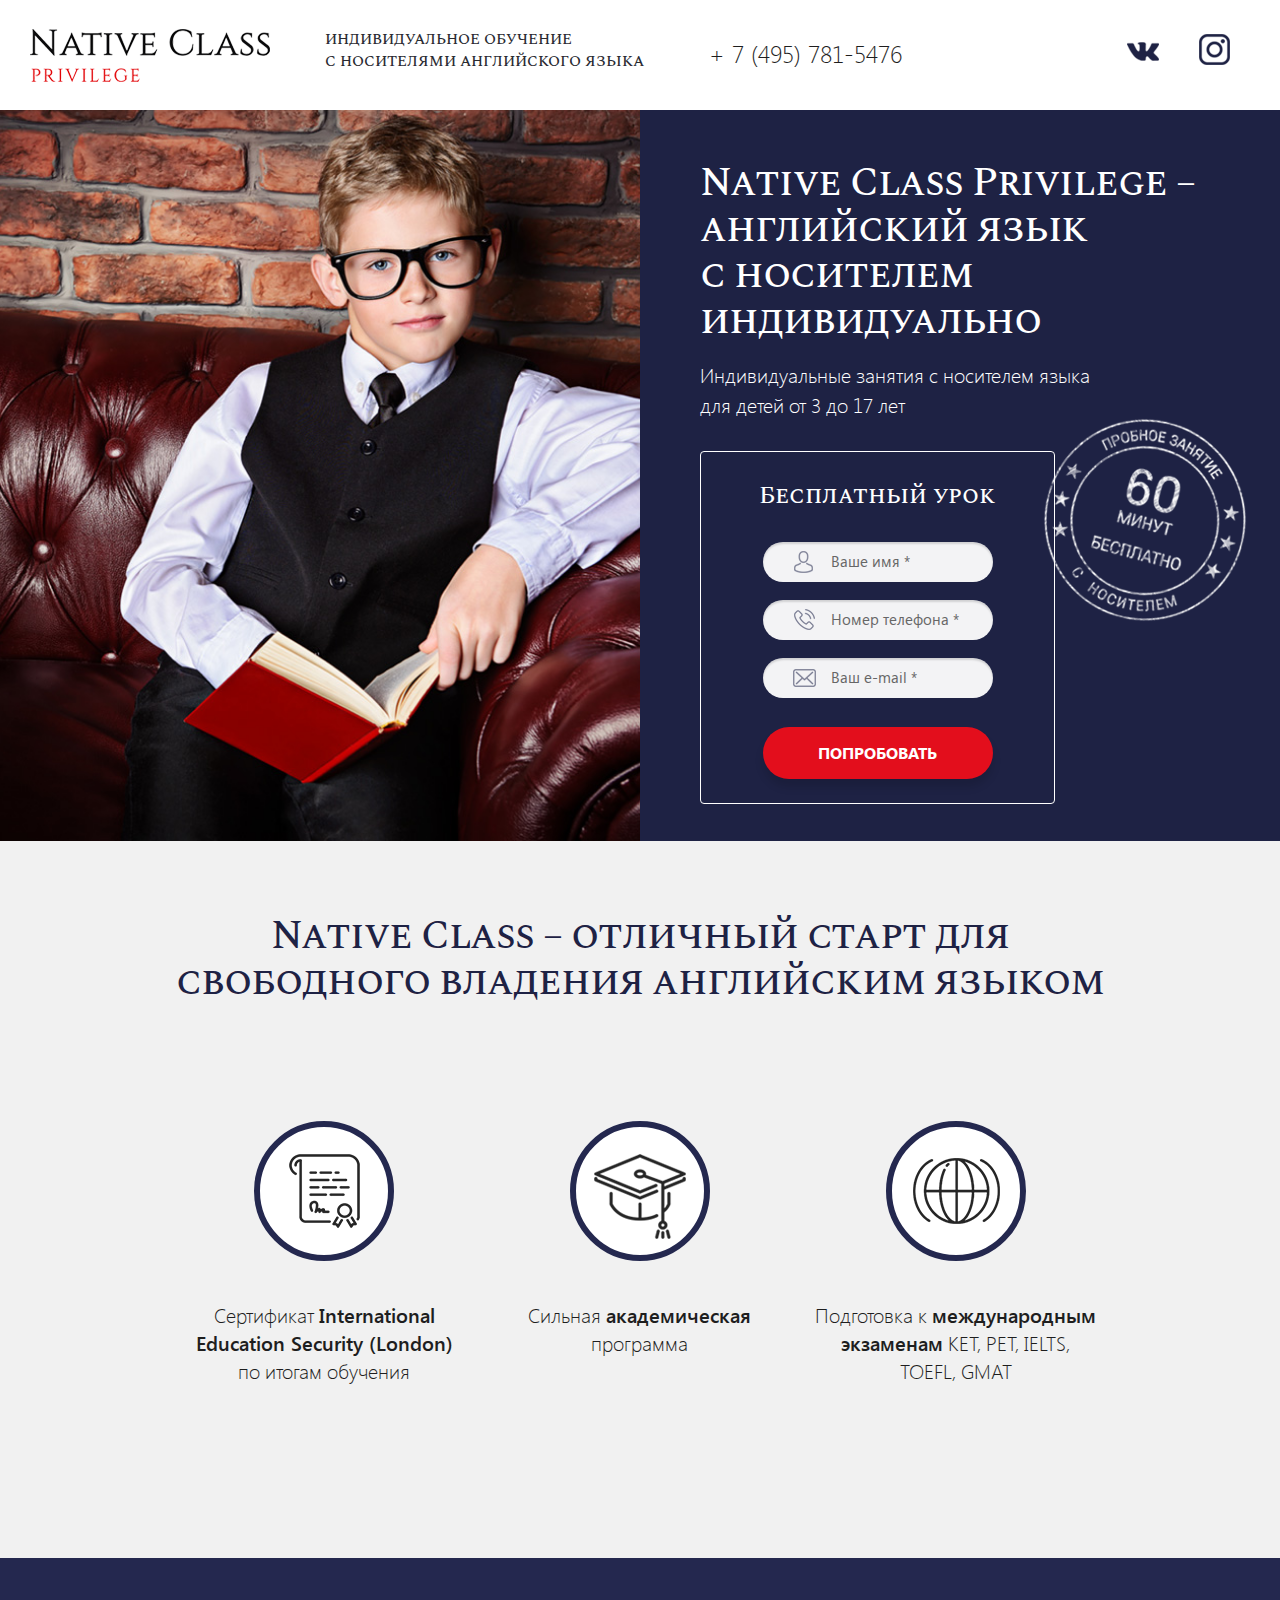
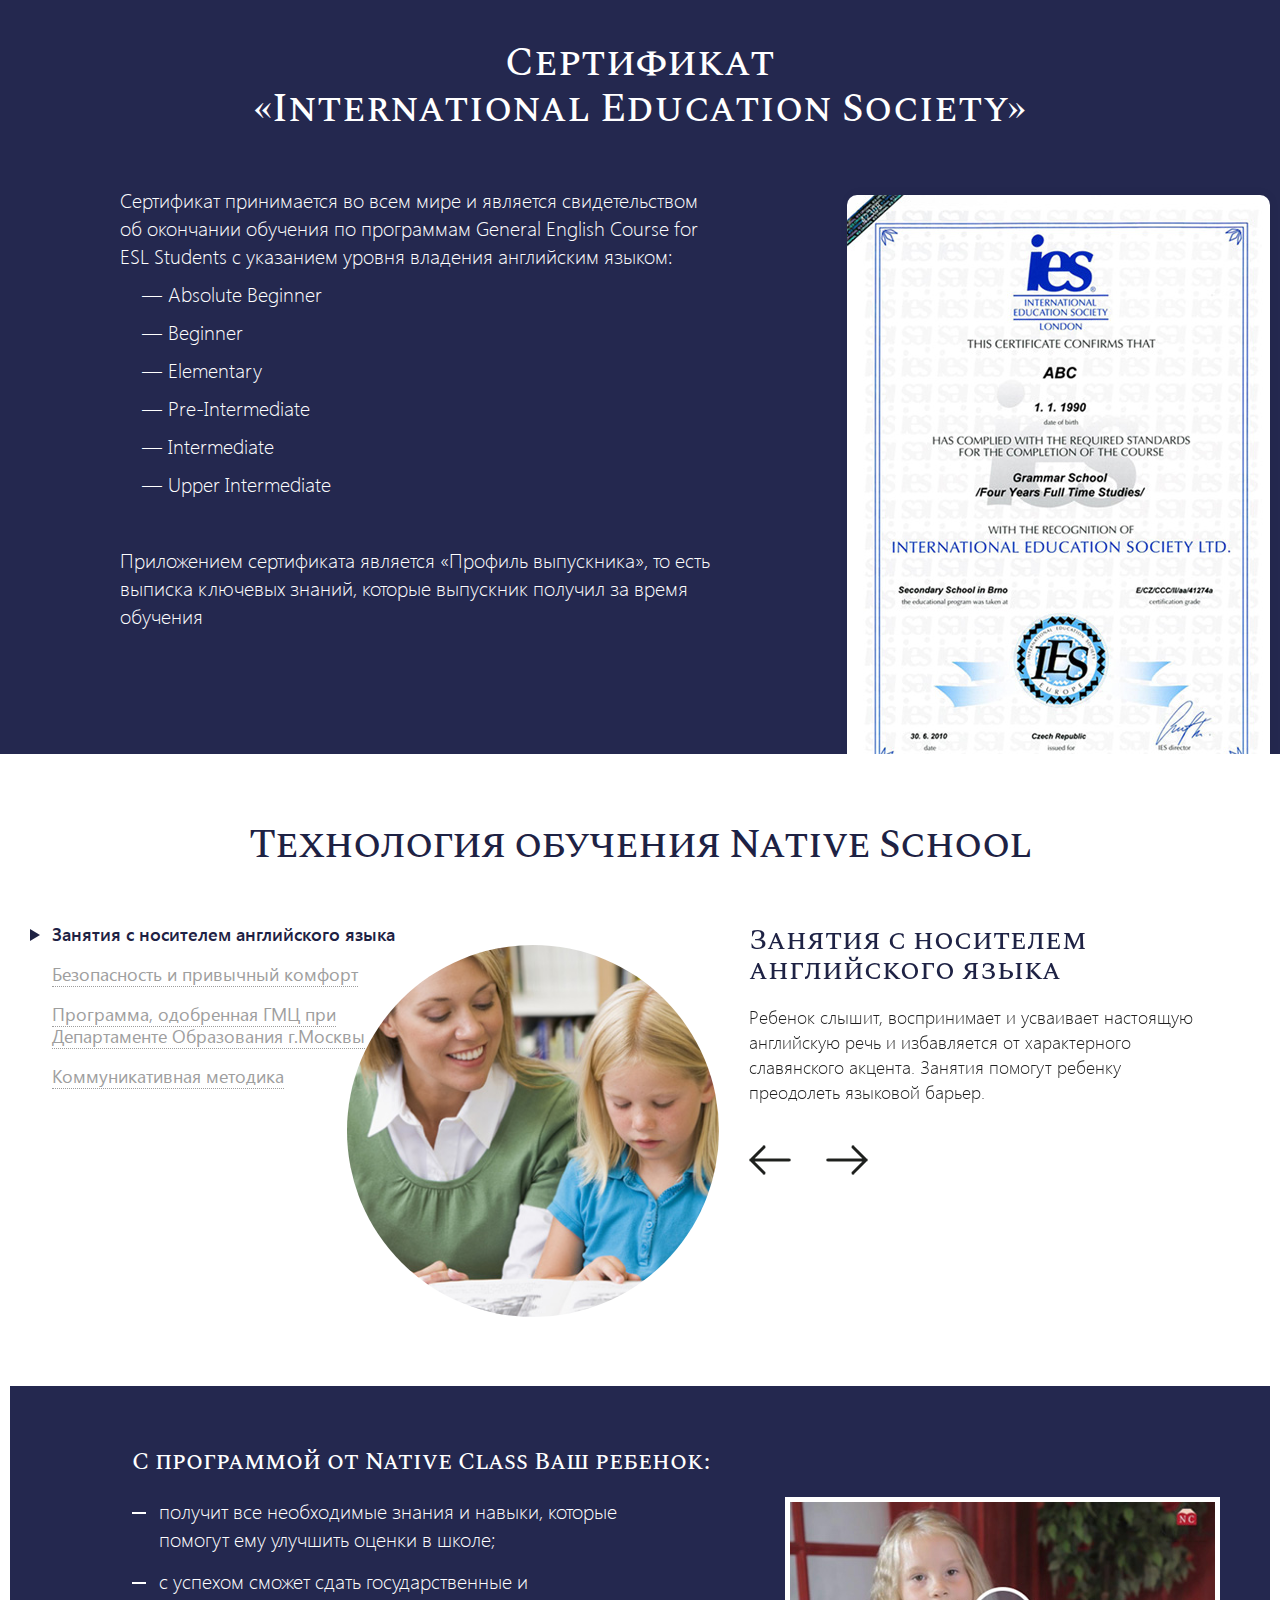
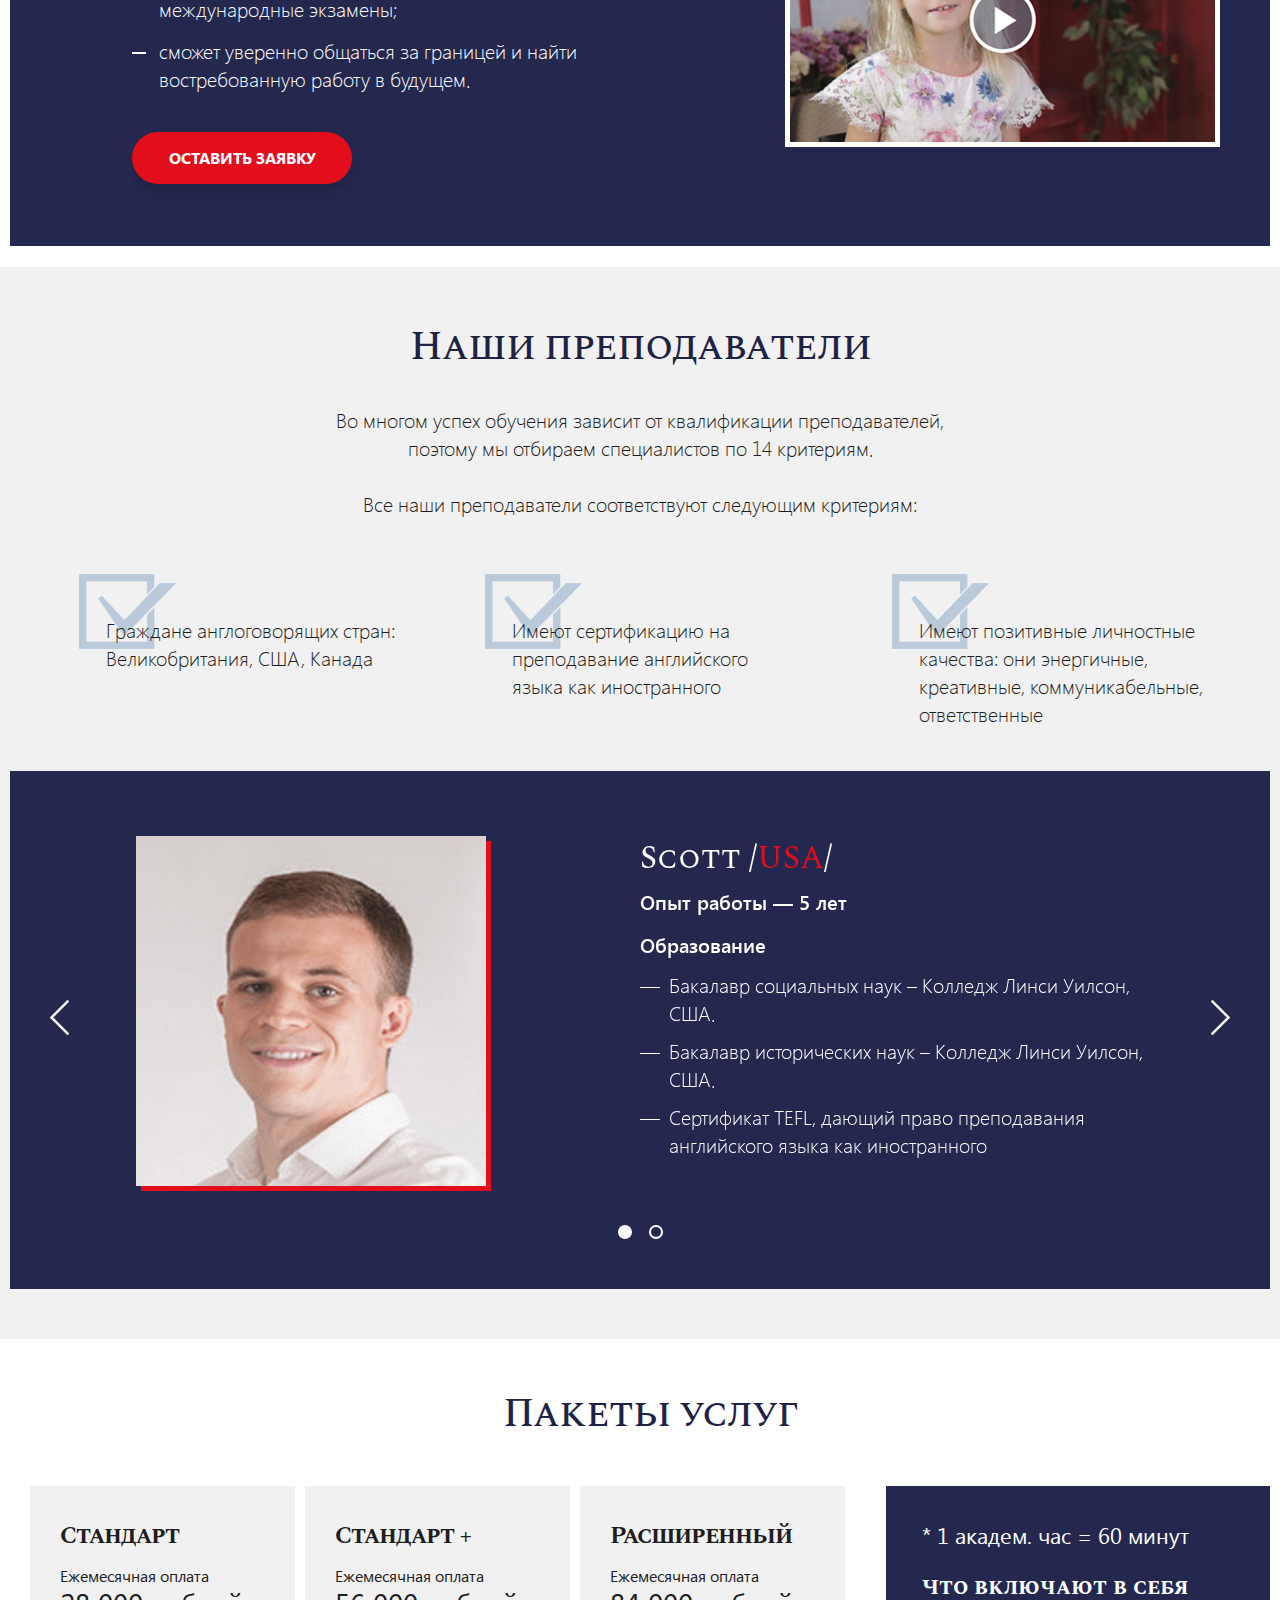
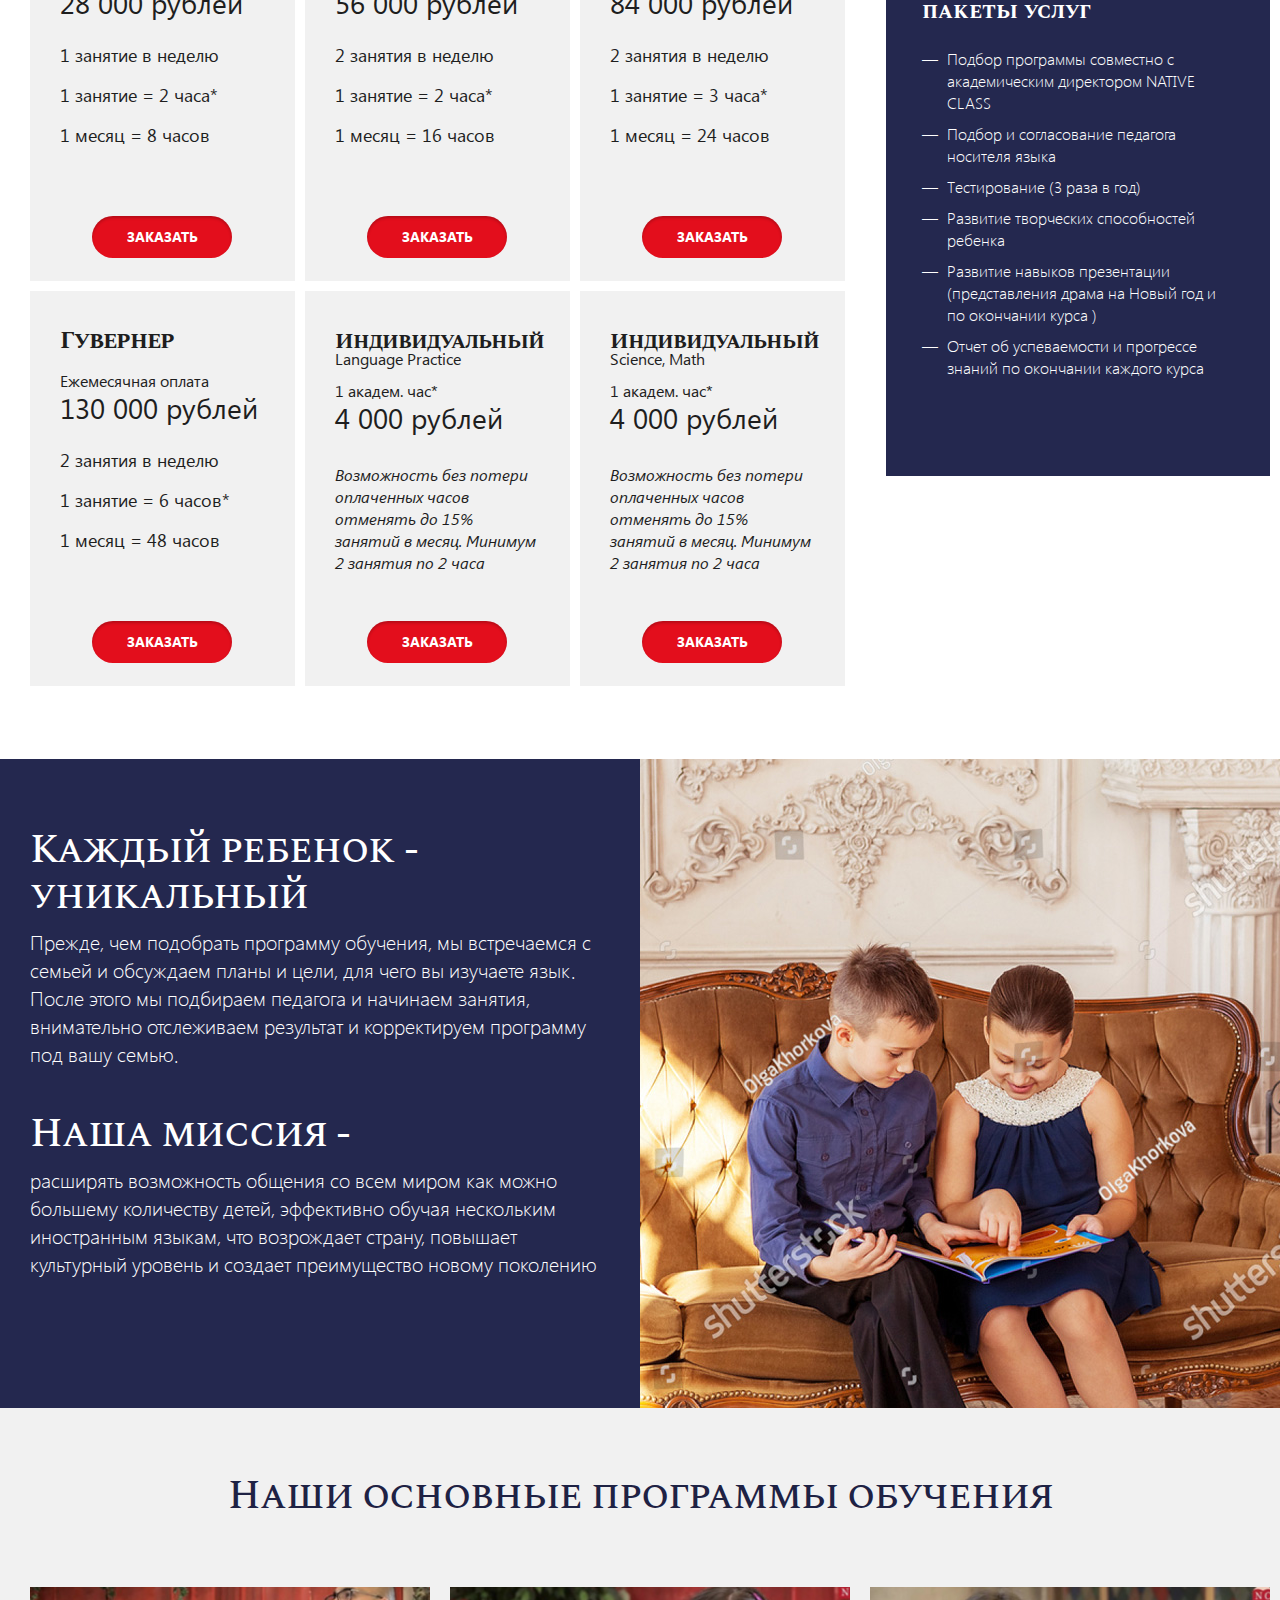
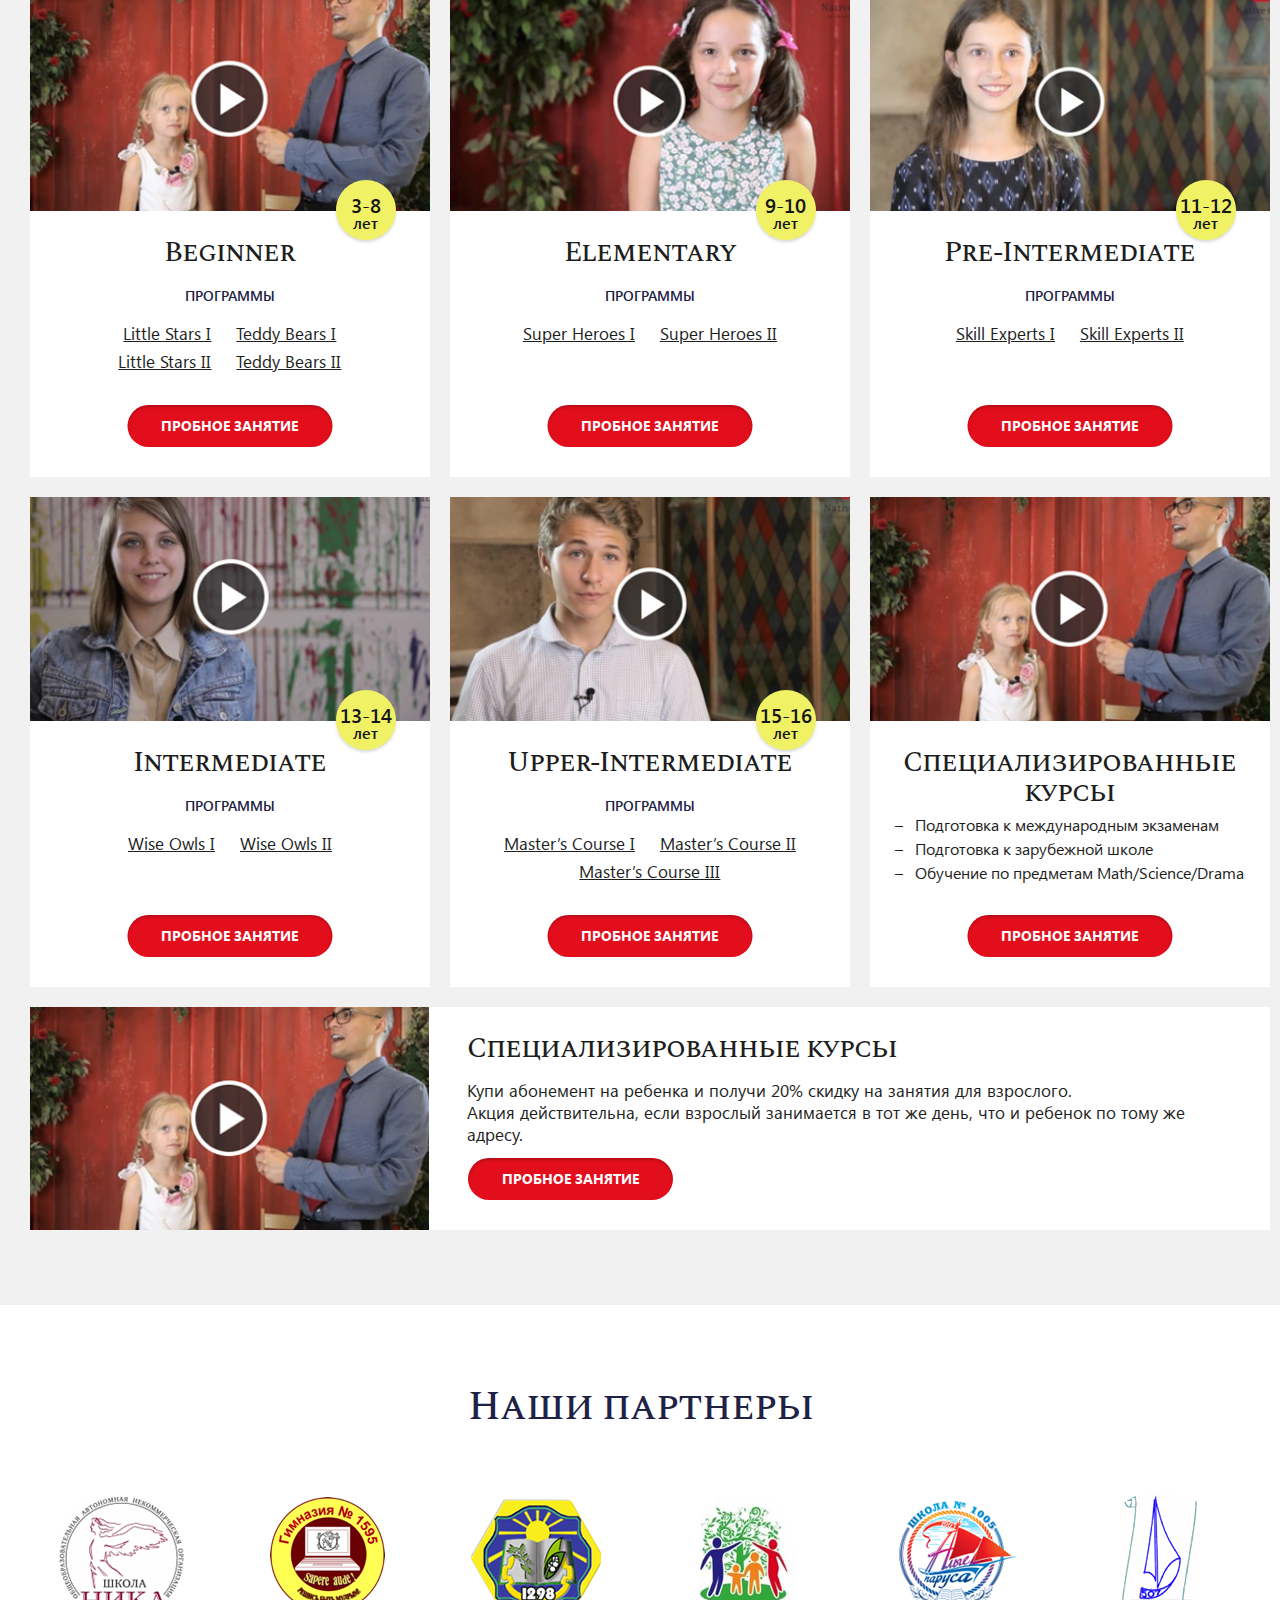
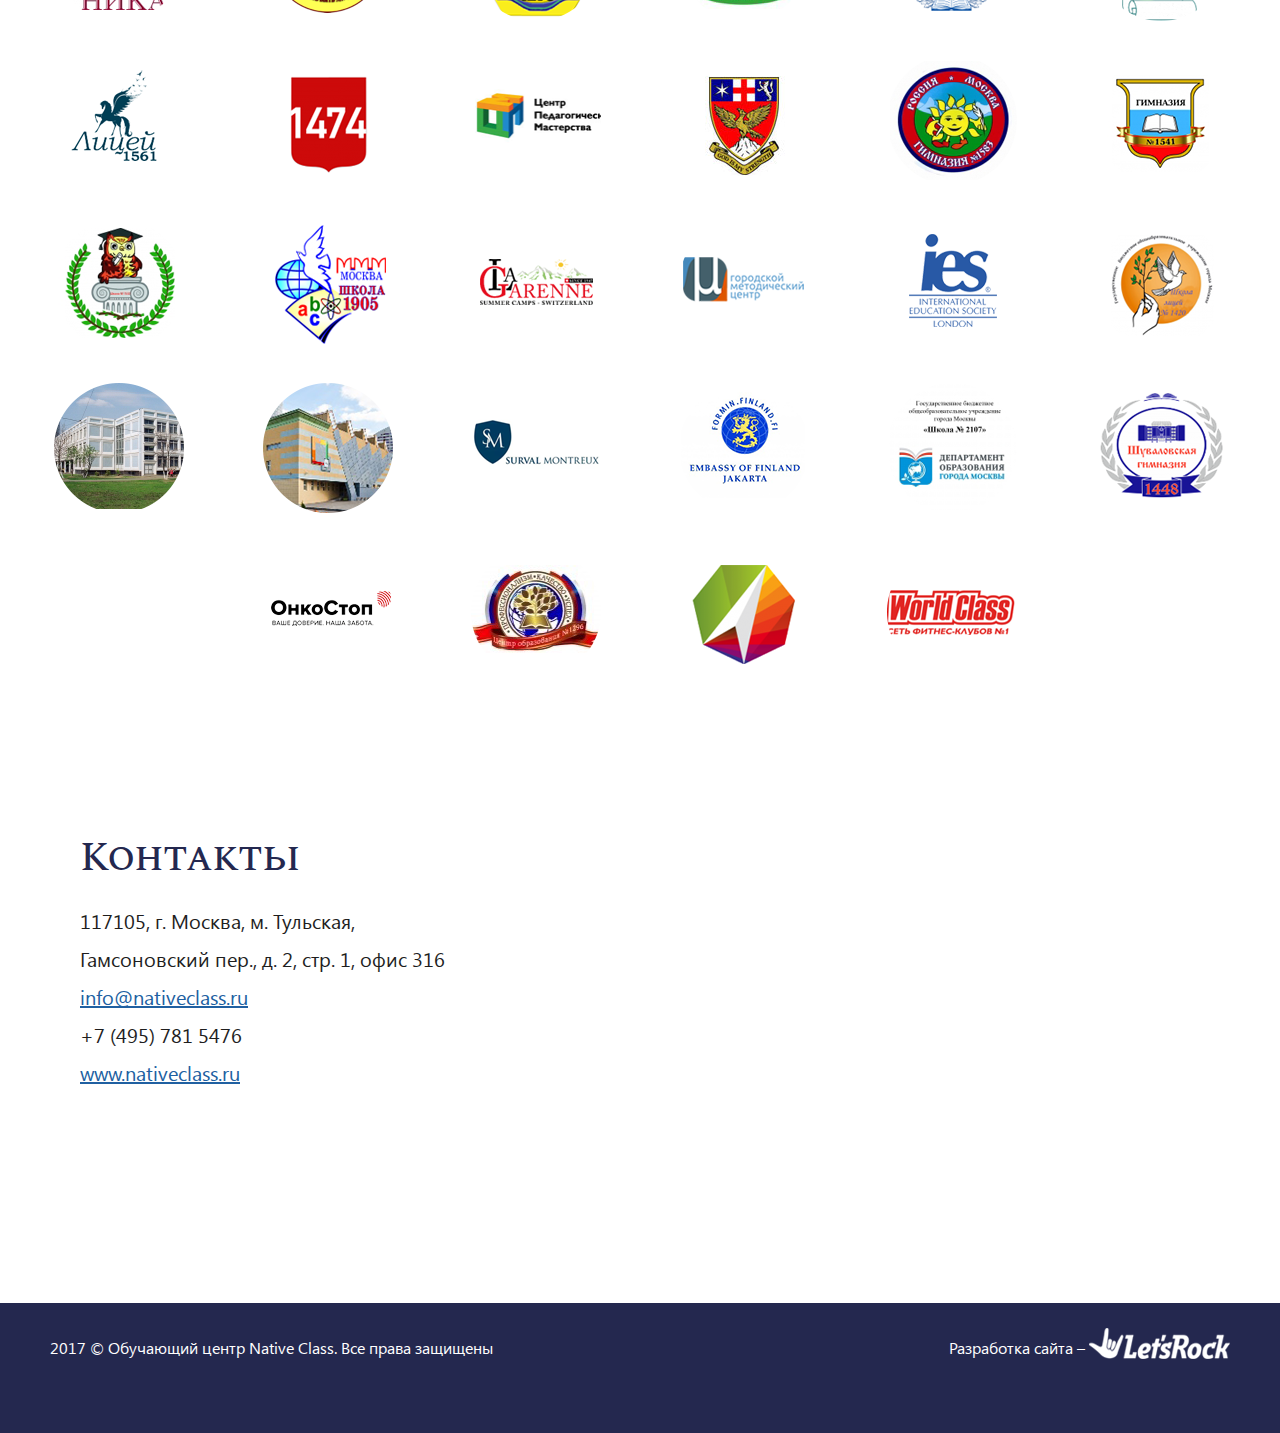
==== commit 38bc0a35: "v 0.85" ====
--- a/index.html
+++ b/index.html
@@ -561,9 +561,23 @@
 				</div>
 			</div>
 		</div>
-		<div class="clear"></div>
+		<div id="map">
+			<div class="map__address">
+				<h4>Контакты</h4>
+				<p>117105, г. Москва, м. Тульская, <br>Гамсоновский пер., д. 2, стр. 1, офис 316</p>
+				<p><a href="#">info@nativeclass.ru</a></p>
+				<p>+7 (495) 781 5476</p>
+				<p><a href="#">www.nativeclass.ru</a></p>
+			</div>
+			<script type="text/javascript" charset="utf-8" async src="https://api-maps.yandex.ru/services/constructor/1.0/js/?um=constructor%3A773de4bee4ca0305180002e0075015a0a52c9f6c97932444eb30ba56d90cada9&amp;width=100%25&amp;height=540&amp;lang=ru_RU&amp;scroll=true"></script>
+		</div>
+		<div class="footer-clear"></div>
 	</div>
 	<footer class="footer">
+		<div class="footer__row">
+			<span class="footer--copy">2017 © Обучающий центр Native Class. Все права защищены</span>
+			<span class="footer--author">Разработка сайта – <img src="./img/letsrock-logo.png" width="141" height="31" alt=""></span>
+		</div>
 	</footer>
 	<div class="fade-bg"></div>
 	<div class="modal modal_form" data-target="free-lesson">
--- a/css/style.css
+++ b/css/style.css
@@ -1446,4 +1446,70 @@
 	font-size:17px;
 	line-height:22px;
 	margin:-3px 0 3px;
+}
+#map {
+	position:relative;
+	height:540px;
+}
+.map__address {
+	position:absolute;
+	left:50%;
+	top:36px;
+	z-index:20;
+	width:610px;
+	padding:37px 60px 47px;
+	margin-left:-620px;
+	background:rgba(255,255,255,0.8);
+}
+.map__address h4 {
+	color:#24284f;
+	font-size:40px;
+	line-height:46px;
+	font-weight:500;
+    font-family:'Spectral SC', serif;
+	letter-spacing:-1px;
+	padding:0;
+	margin:0 0 20px;
+}
+.map__address p {
+	font-size:20px;
+	line-height:38px;
+	margin:0;
+}
+.map__address p a {
+	color:#2060a1;
+	text-decoration:underline;
+}
+.map__address p a:hover {
+	text-decoration:none;
+}
+.footer-clear {
+	clear:both;
+	overflow:hidden;
+	height:130px;
+}
+.footer {
+	position:relative;
+	margin:-130px 0 0;
+	background:#24284f;
+}
+.footer__row {
+	max-width:1300px;
+	height:130px;
+	color:#ffffff;
+	font-size:16px;
+	line-height:22px;
+	padding:34px 50px 0;
+	margin:0 auto;
+}
+.footer--copy {
+	display:block;
+	float:left;
+}
+.footer--author {
+	display:block;
+	float:right;
+}
+.footer--author img {
+	margin:-9px 0 15px;
 }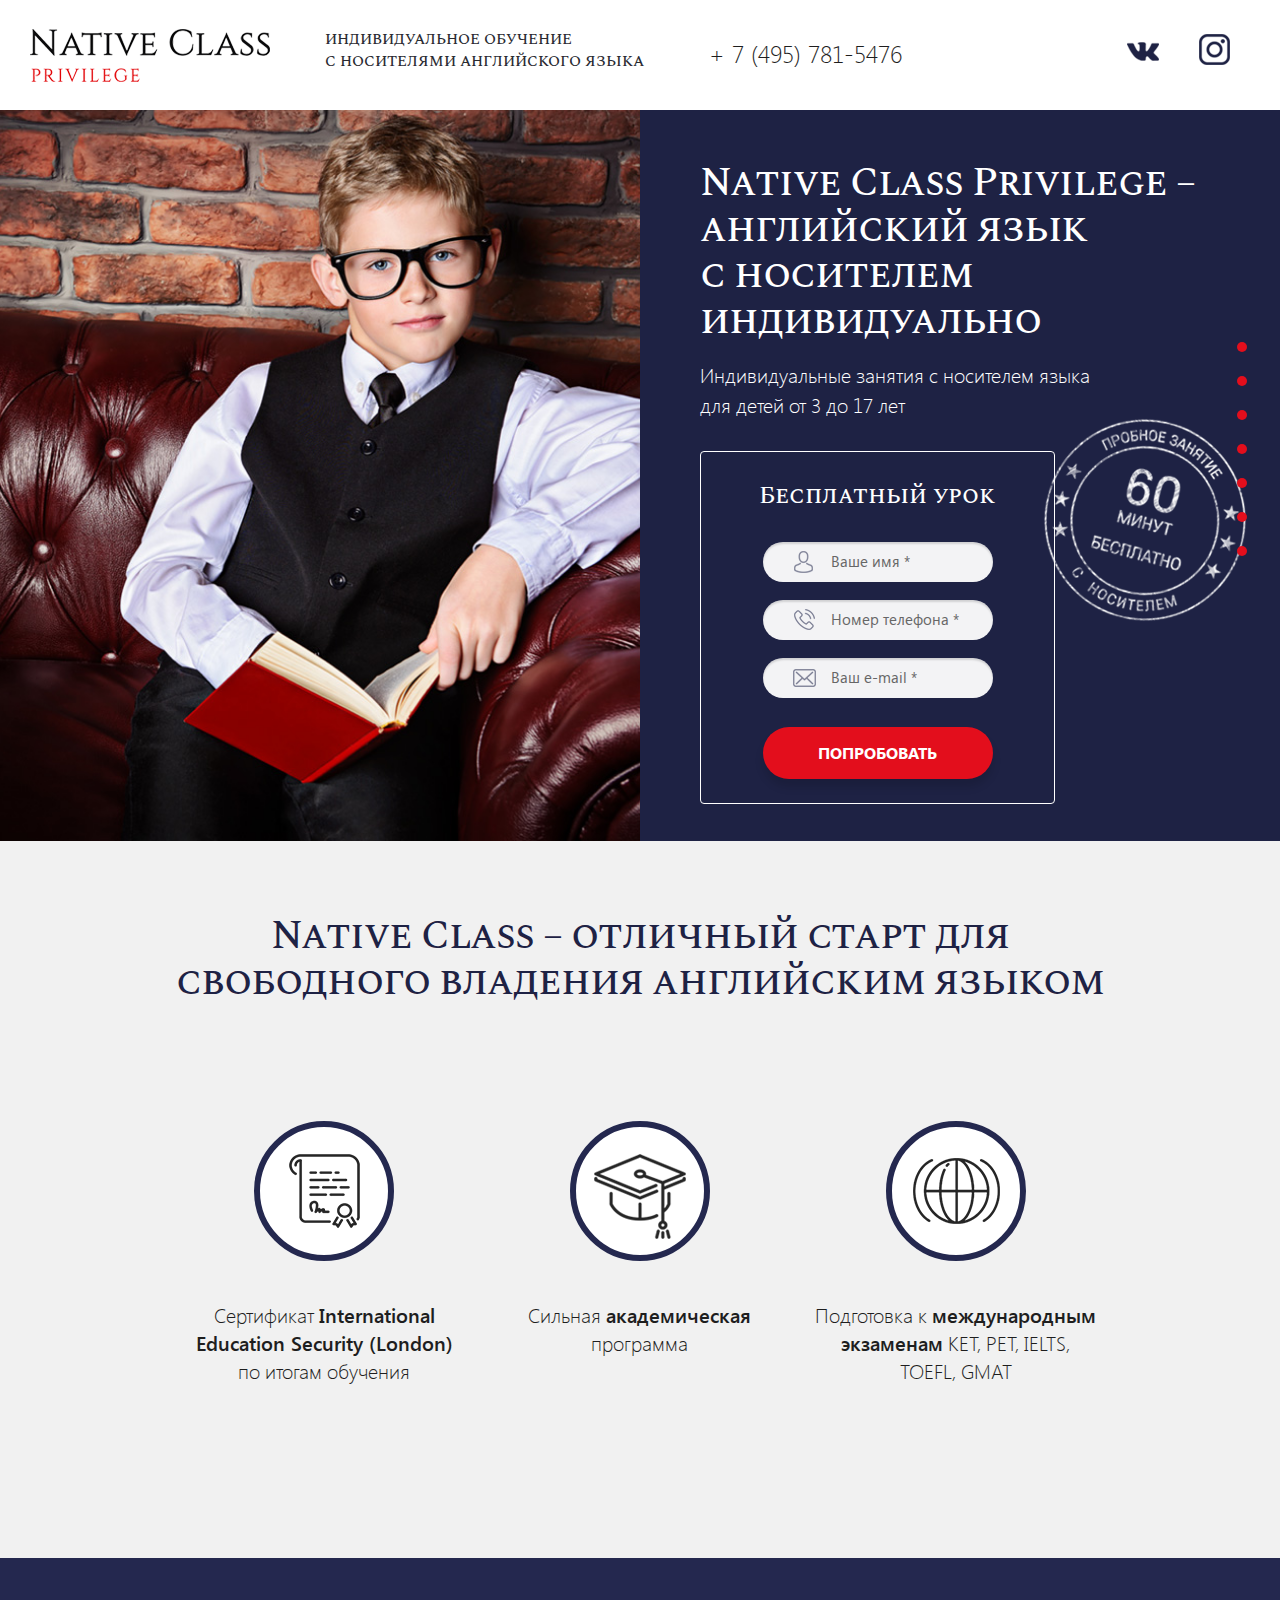
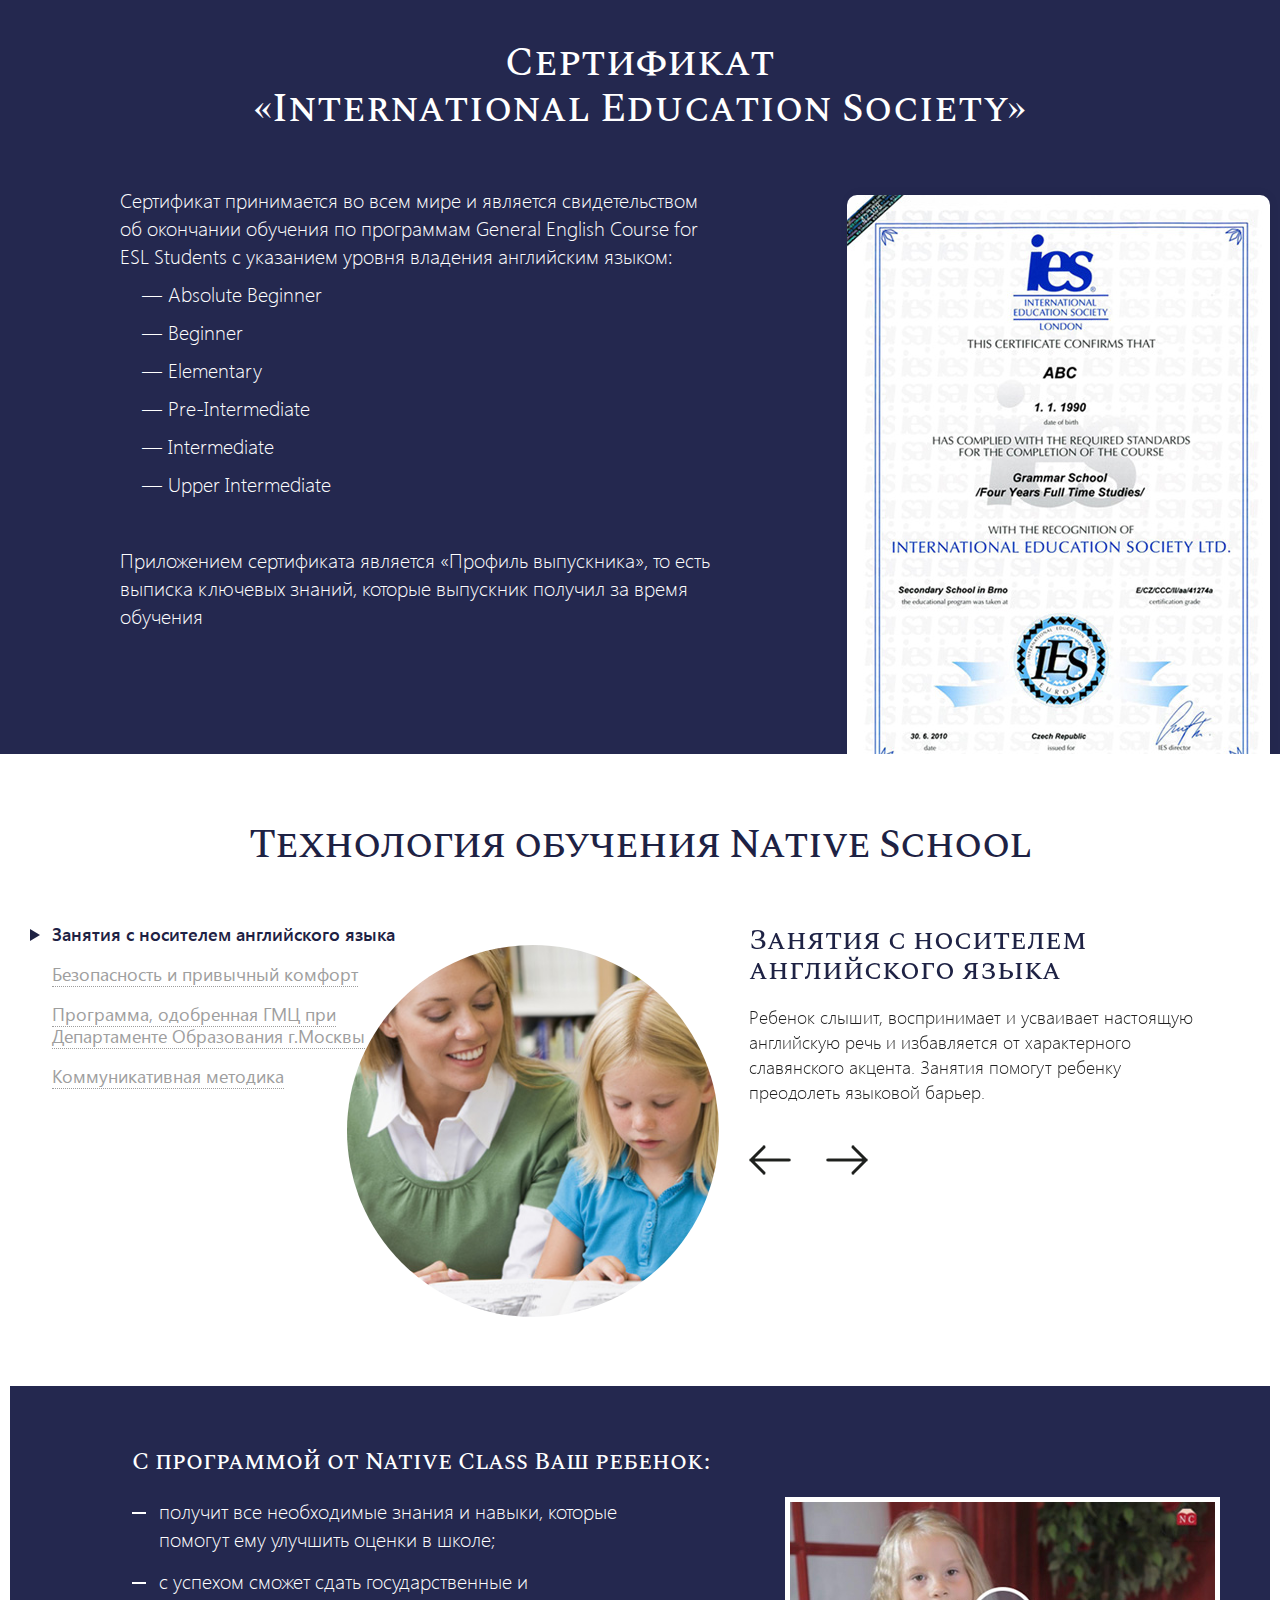
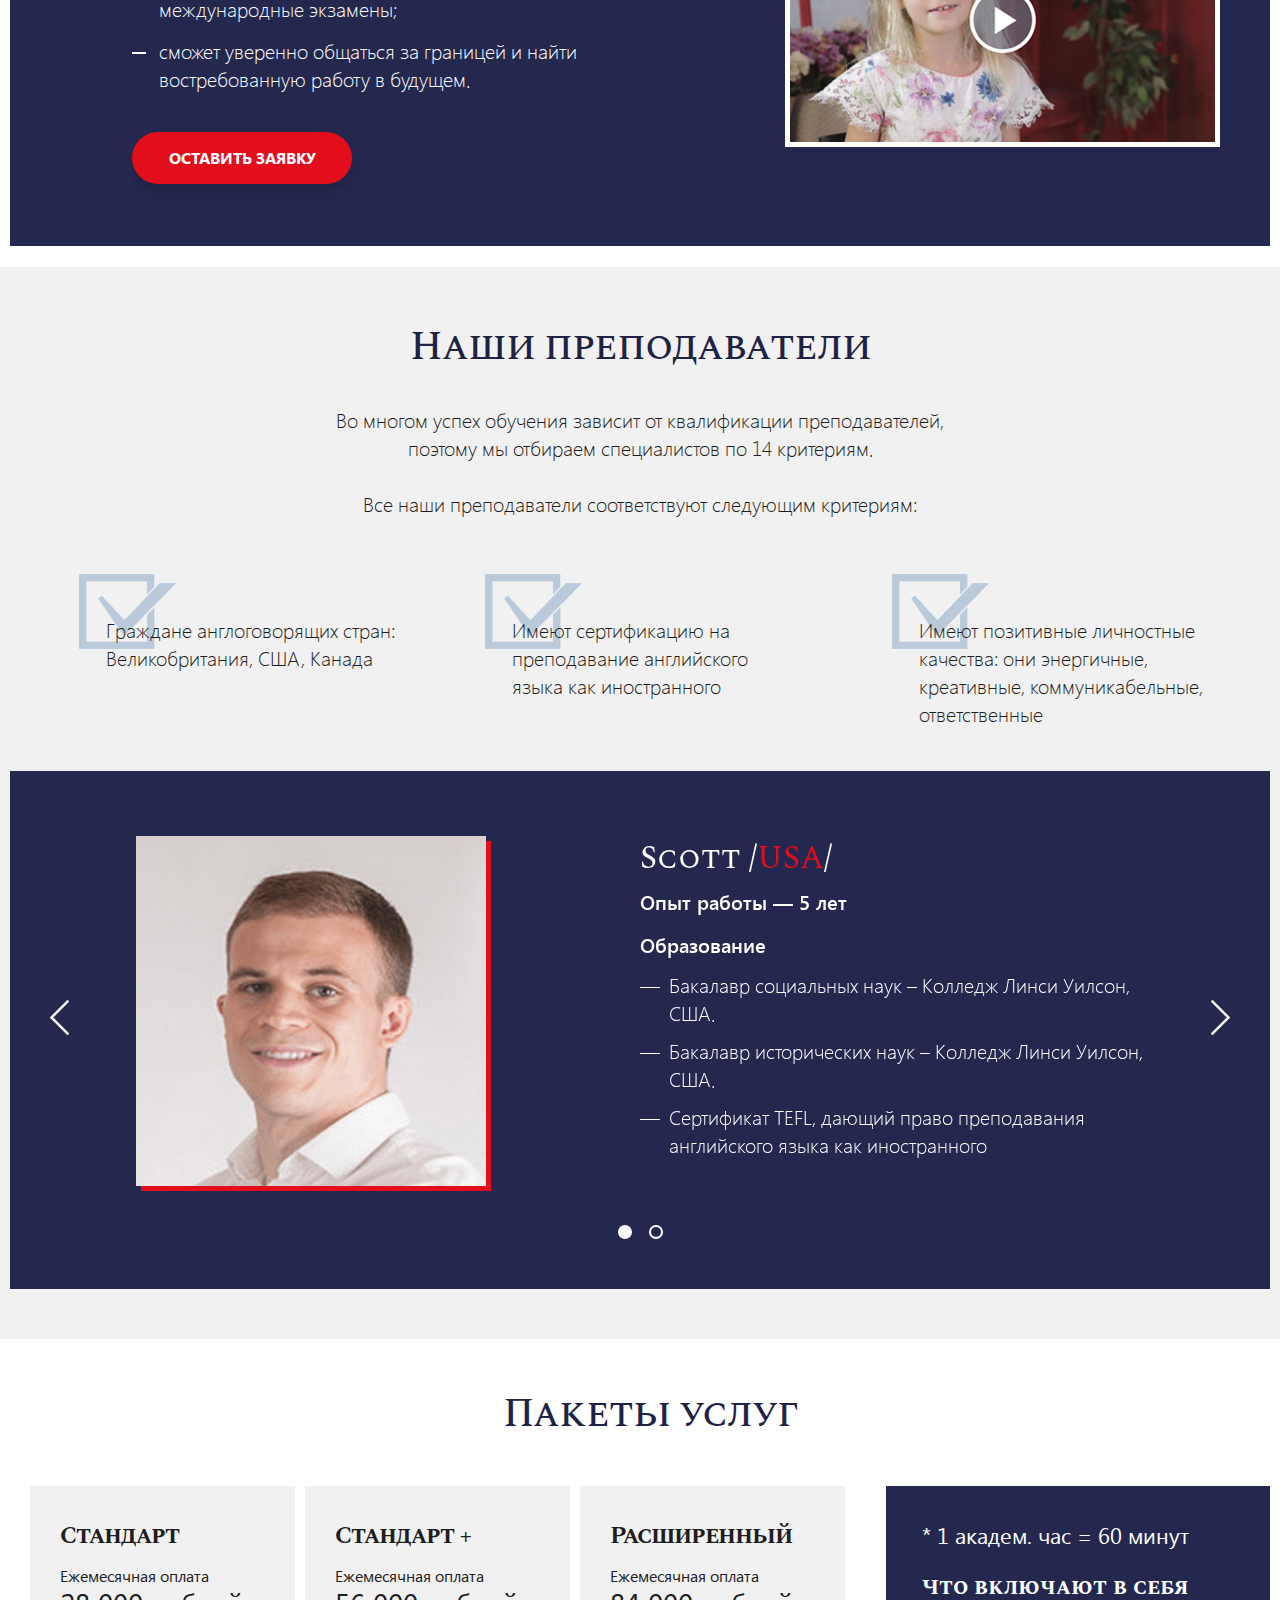
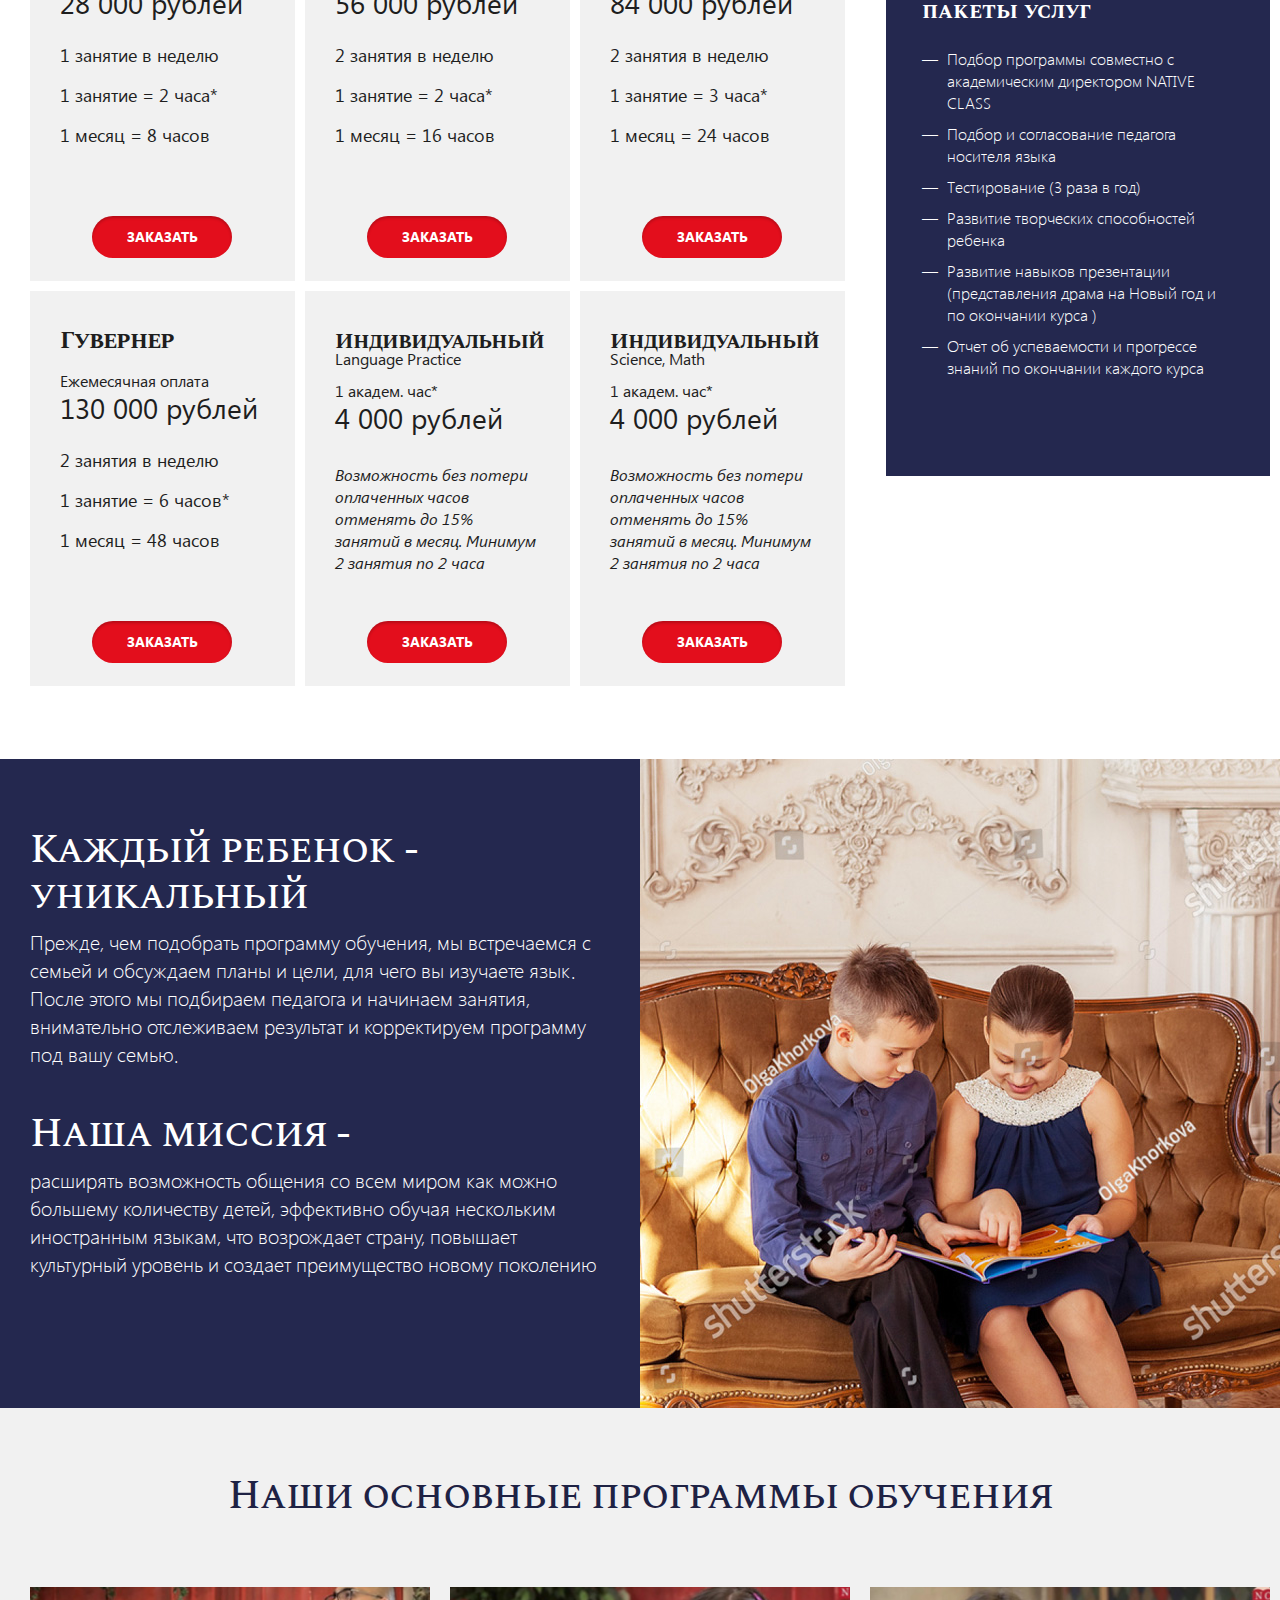
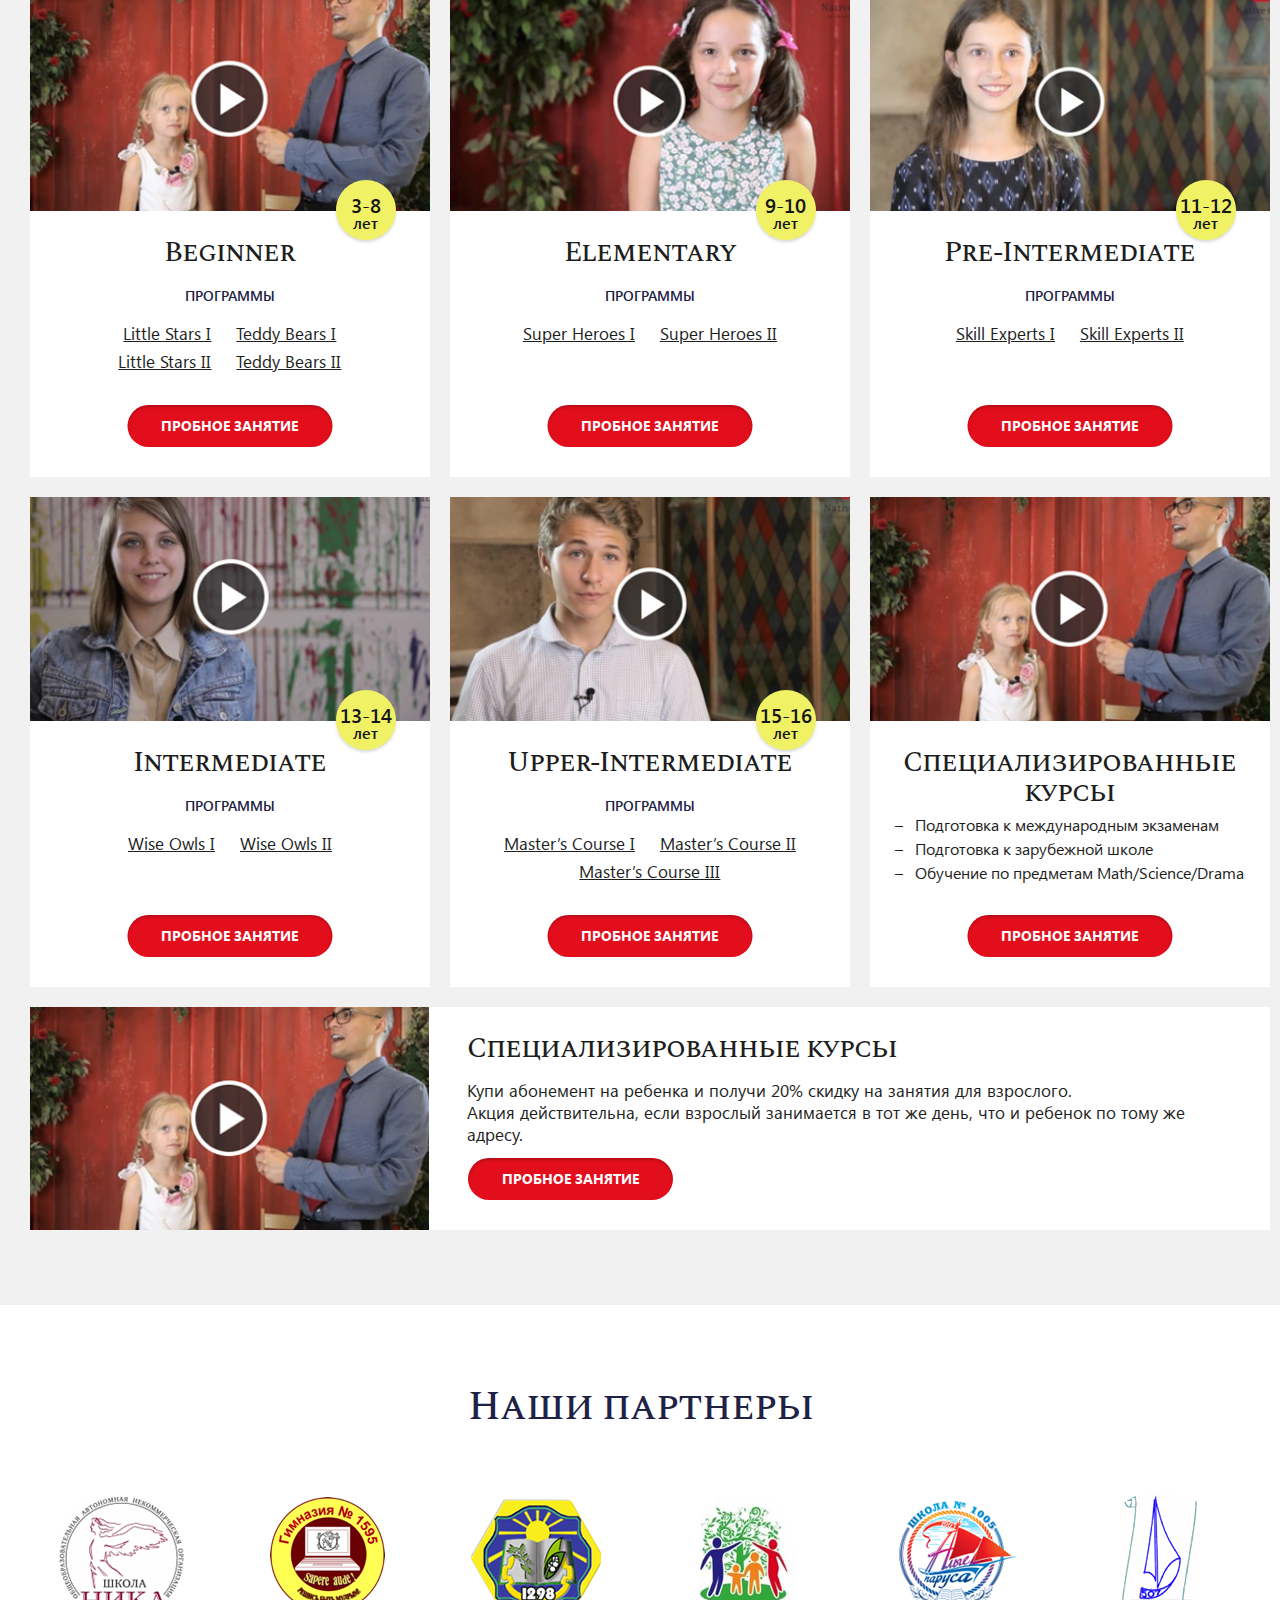
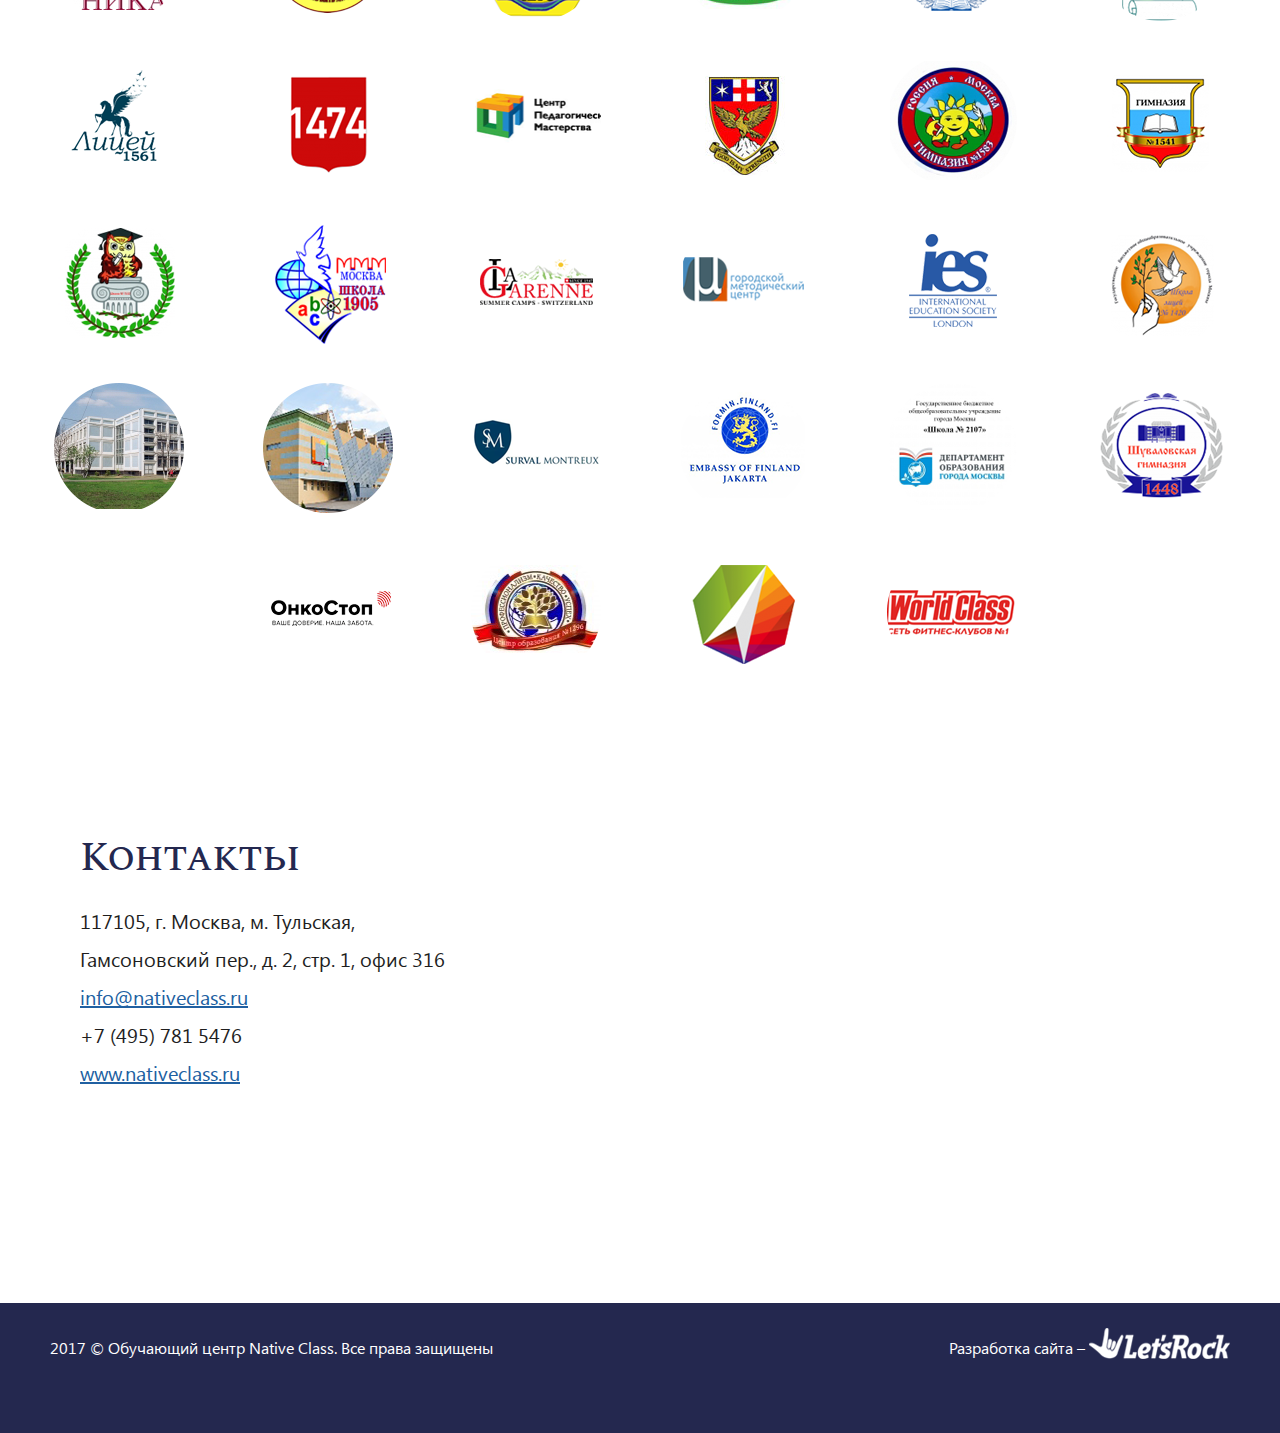
==== commit 3e419468: "v 0.9" ====
--- a/index.html
+++ b/index.html
@@ -48,7 +48,7 @@
 				<img src="./pic/welcome.jpg" width="960" height="720" class="img-cover" width="130" height="130" alt="">
 			</div>
 		</div>
-		<div class="start">
+		<div class="start" data-id="1">
 			<div class="start__row">
 				<span class="start--title">Native Class – отличный старт для свободного владения английским языком</span>
 				<div class="start__grid">
@@ -67,7 +67,7 @@
 				</div>
 			</div>
 		</div>
-		<div class="certificate">
+		<div class="certificate" data-id="2">
 			<div class="certificate__row">
 				<span class="certificate--title">Сертификат<br> «International Education Society»</span>
 				<div class="certificate__content">
@@ -85,7 +85,7 @@
 				<img src="./pic/certificate.jpg" width="423" height="596" class="certificate--pic" width="130" height="130" alt="">
 			</div>
 		</div>
-		<div class="tech">
+		<div class="tech" data-id="3">
 			<div class="tech__row">
 				<span class="tech--title">Технология обучения Native School</span>
 				<div class="tech__content">
@@ -152,7 +152,7 @@
 				</div>
 			</div>
 		</div>
-		<div class="teachers">
+		<div class="teachers" data-id="4">
 			<div class="teachers__row">
 				<span class="teachers--title">Наши преподаватели</span>
 				<p class="teachers--desc">Во многом успех обучения зависит от квалификации преподавателей, поэтому мы отбираем специалистов по 14 критериям.</p>
@@ -216,7 +216,7 @@
 				</div>
 			</div>
 		</div>
-		<div class="packages">
+		<div class="packages" data-id="5">
 			<div class="packages__row">
 				<span class="packages--title">Пакеты услуг</span>
 				<div class="packages__content">
@@ -308,7 +308,7 @@
 				<img src="./pic/mission.jpg" width="960" height="649" class="img-cover" width="130" height="130" alt="">
 			</div>
 		</div>
-		<div class="courses">
+		<div class="courses" data-id="6">
 			<div class="courses__row">
 				<span class="courses--title">Наши основные программы обучения</span>
 				<div class="courses__grid">
@@ -561,7 +561,7 @@
 				</div>
 			</div>
 		</div>
-		<div id="map">
+		<div id="map" data-id="7">
 			<div class="map__address">
 				<h4>Контакты</h4>
 				<p>117105, г. Москва, м. Тульская, <br>Гамсоновский пер., д. 2, стр. 1, офис 316</p>
@@ -609,6 +609,19 @@
 			<h5><strong>Словарный запас на выходе:</strong> 40 слов</h5>
 		</div>
 	</div>
+	<div class="navigator">
+		<div class="navigator__row">
+			<ul>
+				<li data="1"><span>Native Class</span><i></i></li>
+				<li data="2"><span>Международный сертификат</span><i></i></li>
+				<li data="3"><span>Технологии обучения</span><i></i></li>
+				<li data="4"><span>Наши преподаватели</span><i></i></li>
+				<li data="5"><span>Наши цены</span><i></i></li>
+				<li data="6"><span>Образовательная программа</span><i></i></li>
+				<li data="7"><span>Контакты</span><i></i></li>
+			</ul>
+		</div>
+	</div>
 	<script src="./js/libs.js"></script>
 	<script src="./js/scripts.js"></script>
 </body>
--- a/css/style.css
+++ b/css/style.css
@@ -1512,4 +1512,71 @@
 }
 .footer--author img {
 	margin:-9px 0 15px;
+}
+.navigator {
+	position:fixed;
+	right:0;
+	top:50%;
+	z-index:100;
+	padding:12px 0 14px;
+	background:rgba(255,255,255,0);
+	border-radius:10px 0 0 10px;
+	-webkit-transform:translateY(-50%);
+	transform:translateY(-50%);
+}
+.navigator:hover {
+	background:rgba(255,255,255,0.9);
+}
+.navigator ul {
+	margin:0;
+}
+.navigator ul li {
+	height:34px;
+	font-size:16px;
+	line-height:24px;
+	white-space:nowrap;
+	text-align:right;
+	cursor:pointer;
+	padding:5px 30px 5px 24px;
+}
+.navigator ul li i {
+	position:relative;
+	display:inline-block;
+	width:16px;
+	height:16px;
+	margin:4px 0 4px;
+	-webkit-border-radius:50%;
+	border-radius:50%;
+}
+.navigator ul li i:after {
+	content:'';
+	position:absolute;
+	left:50%;
+	top:50%;
+	width:10px;
+	height:10px;
+	margin:-5px 0 0 -5px;
+	background:#e30e1c;
+	-webkit-border-radius:50%;
+	border-radius:50%;
+}
+.navigator ul li span {
+	display:inline-block;
+	color:#488dce;
+	padding-right:24px;
+	display:none;
+	-webkit-transition:all 0.3s ease;
+	transition:all 0.3s ease;
+}
+.navigator:hover ul li span {
+	display:inline-block;
+}
+.navigator ul li.is-active {
+	font-weight:600;
+}
+.navigator ul li.is-active i {
+	border:3px solid #e30e1c;
+}
+.navigator ul li.is-active i:after {
+	display:none;
 }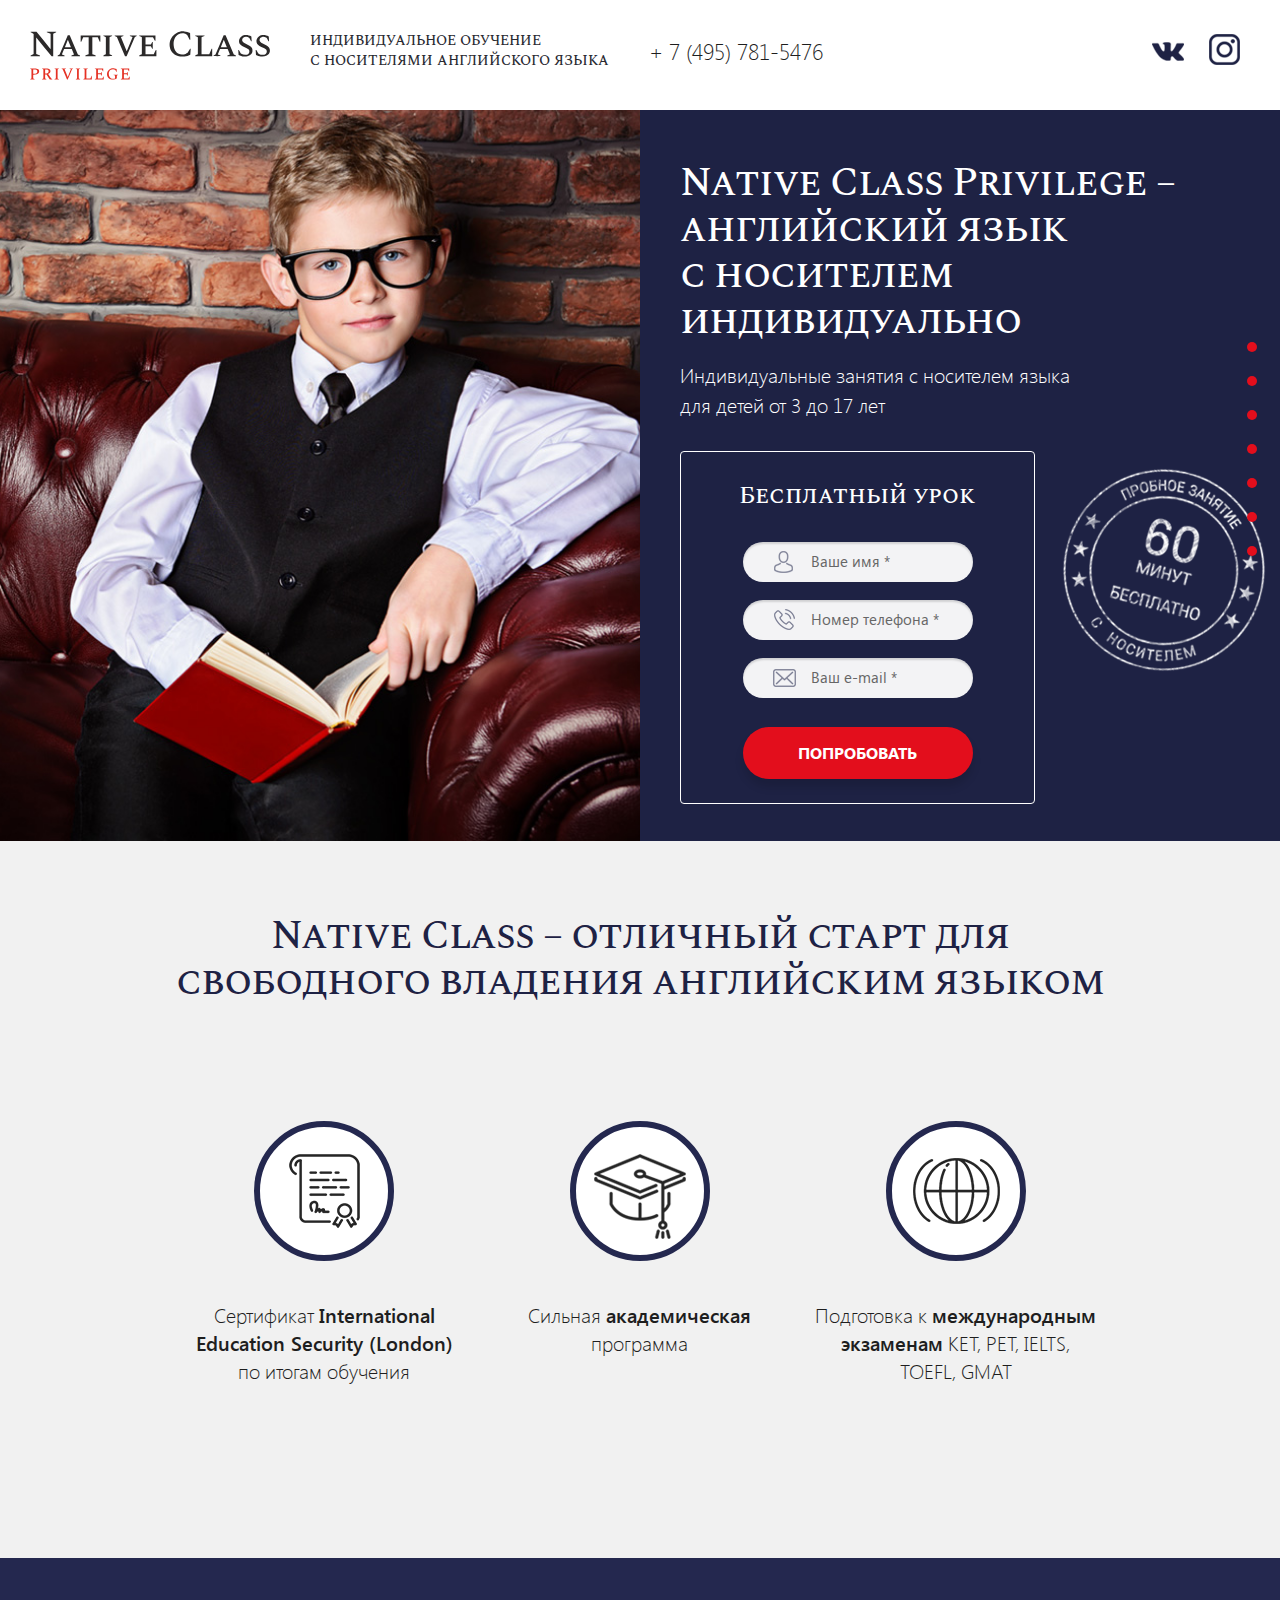
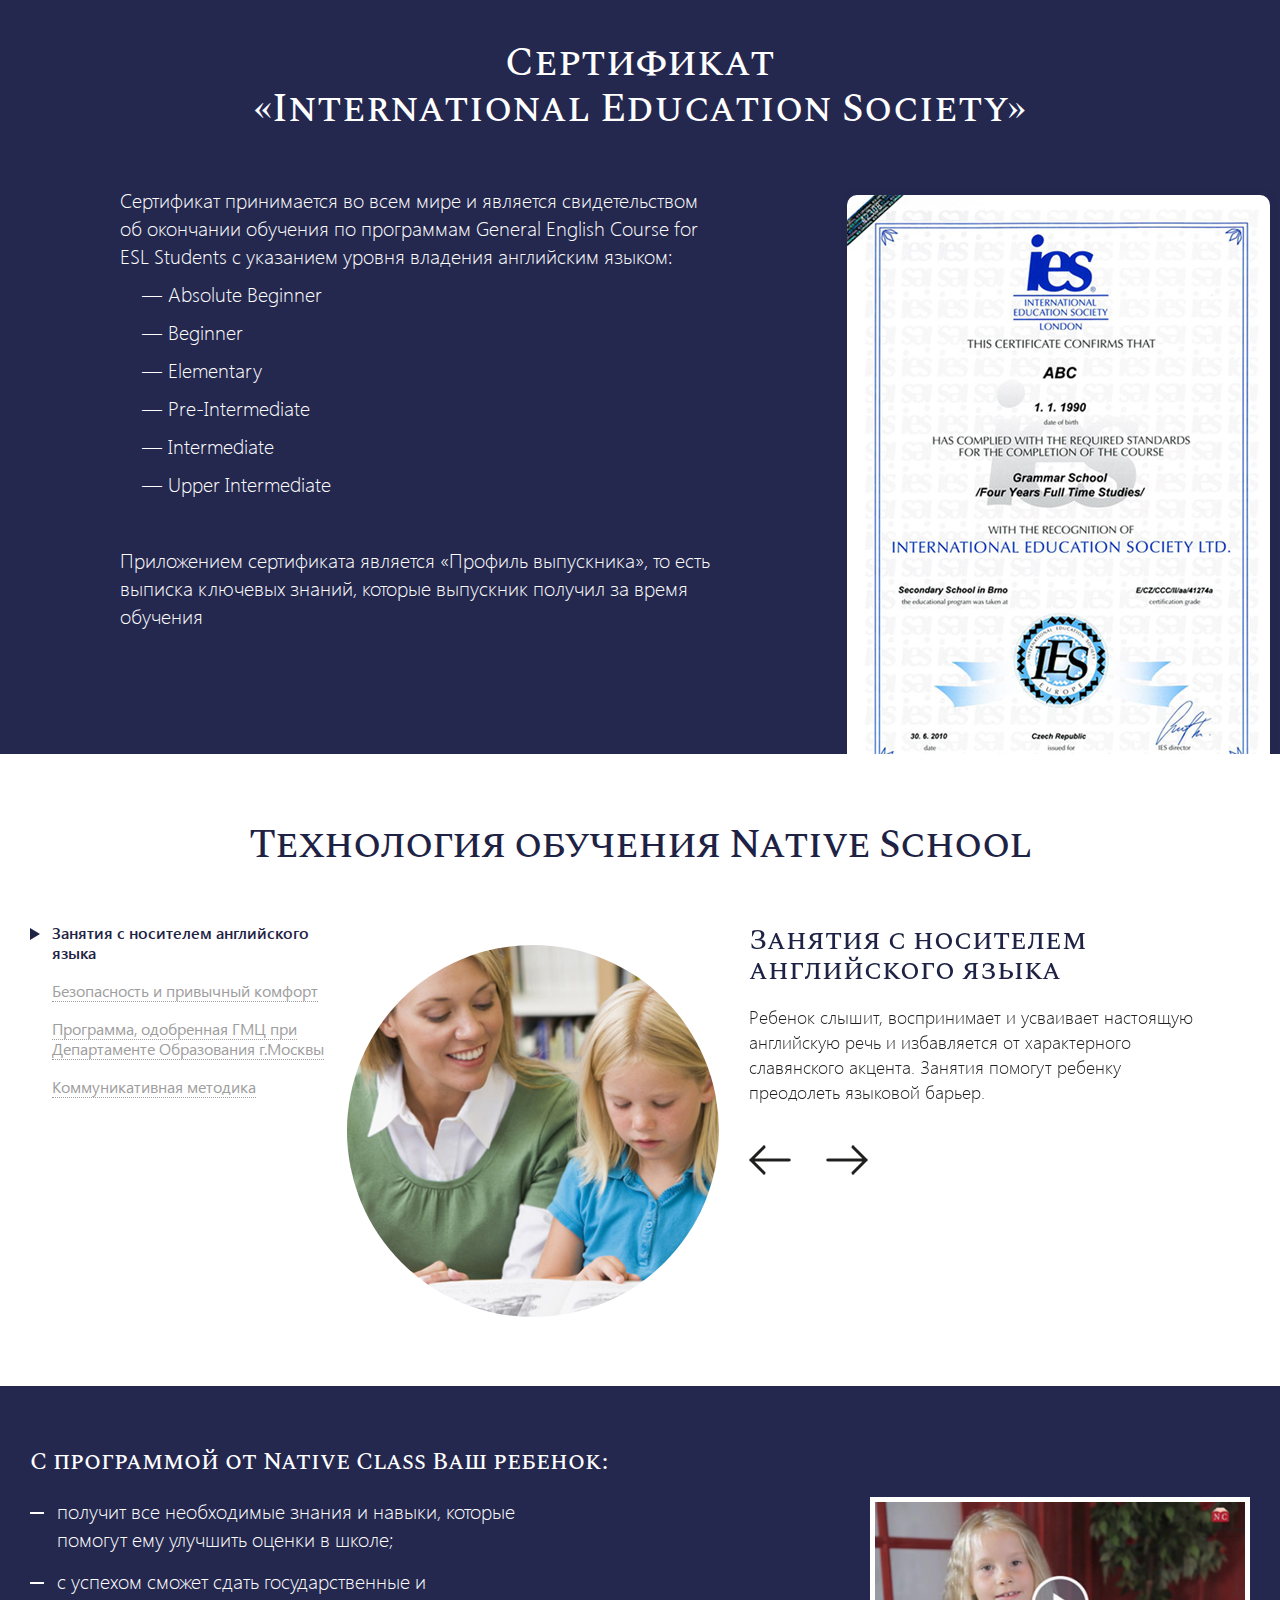
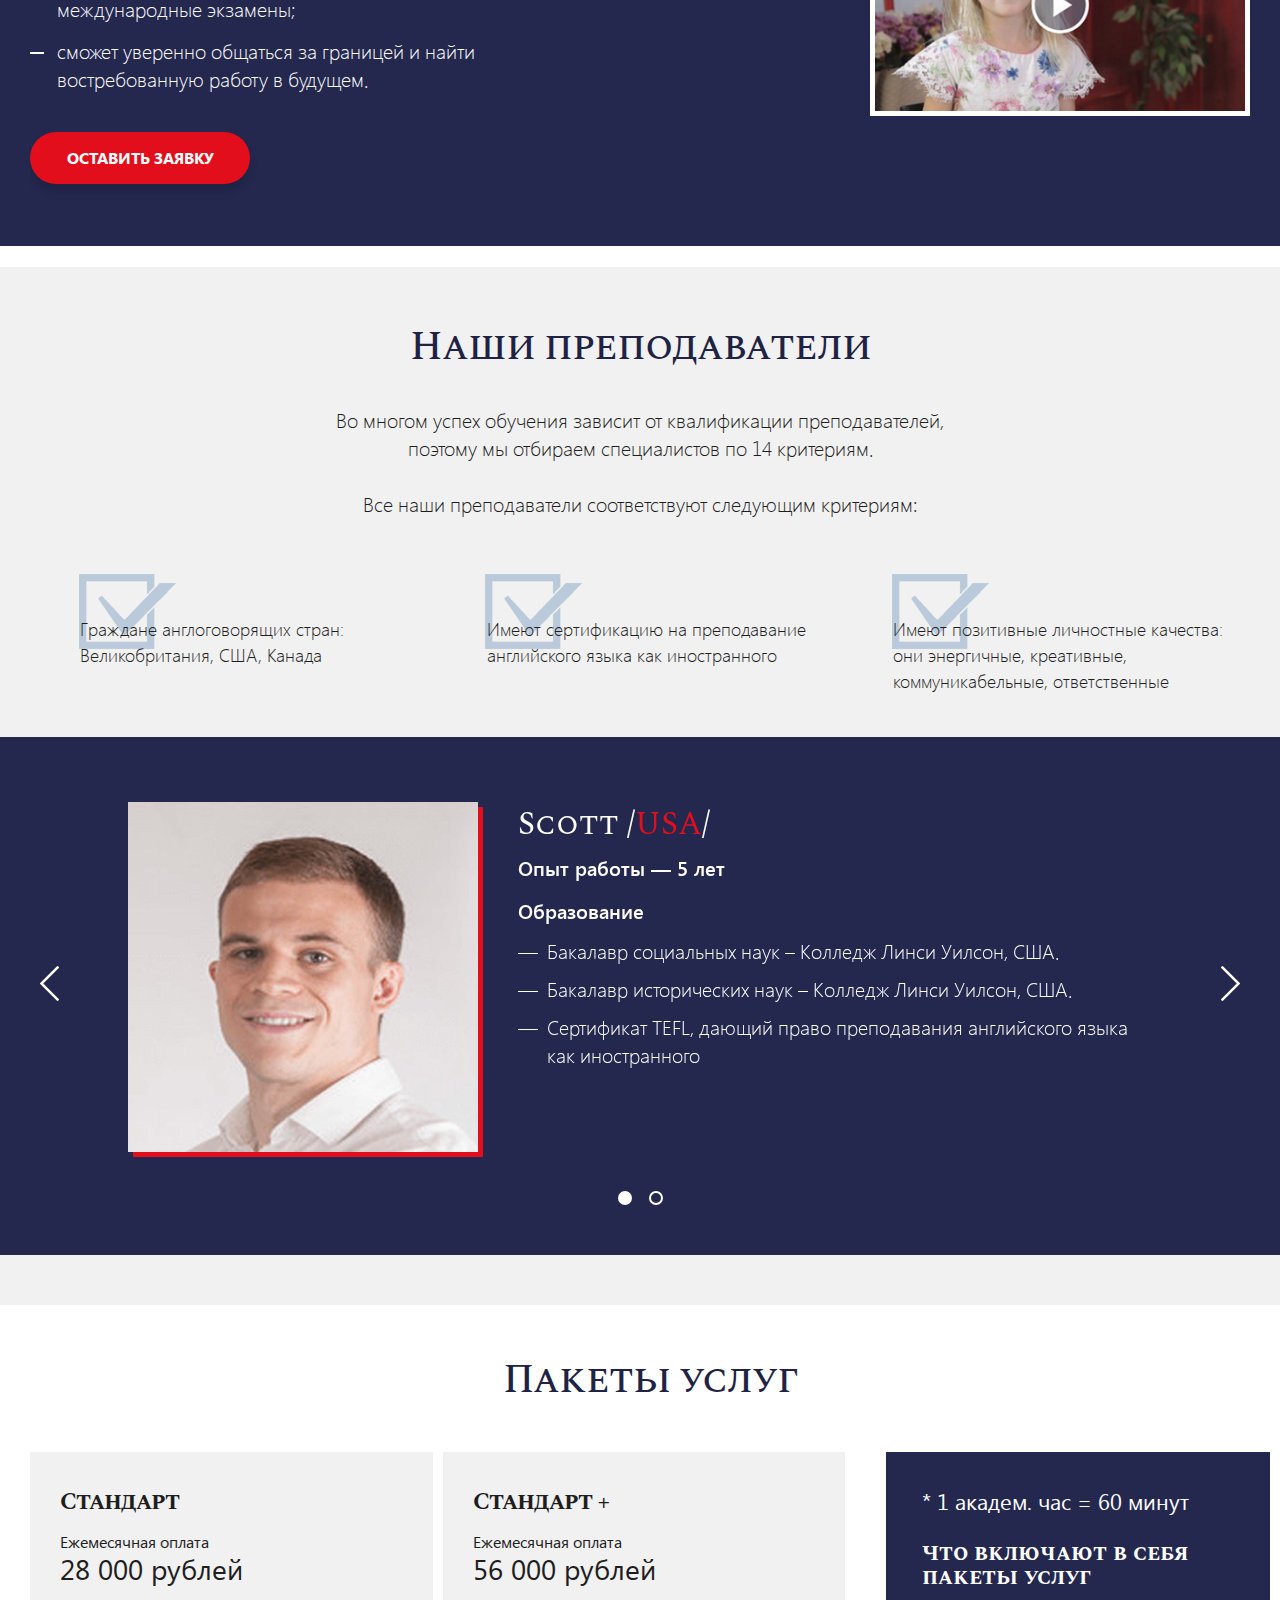
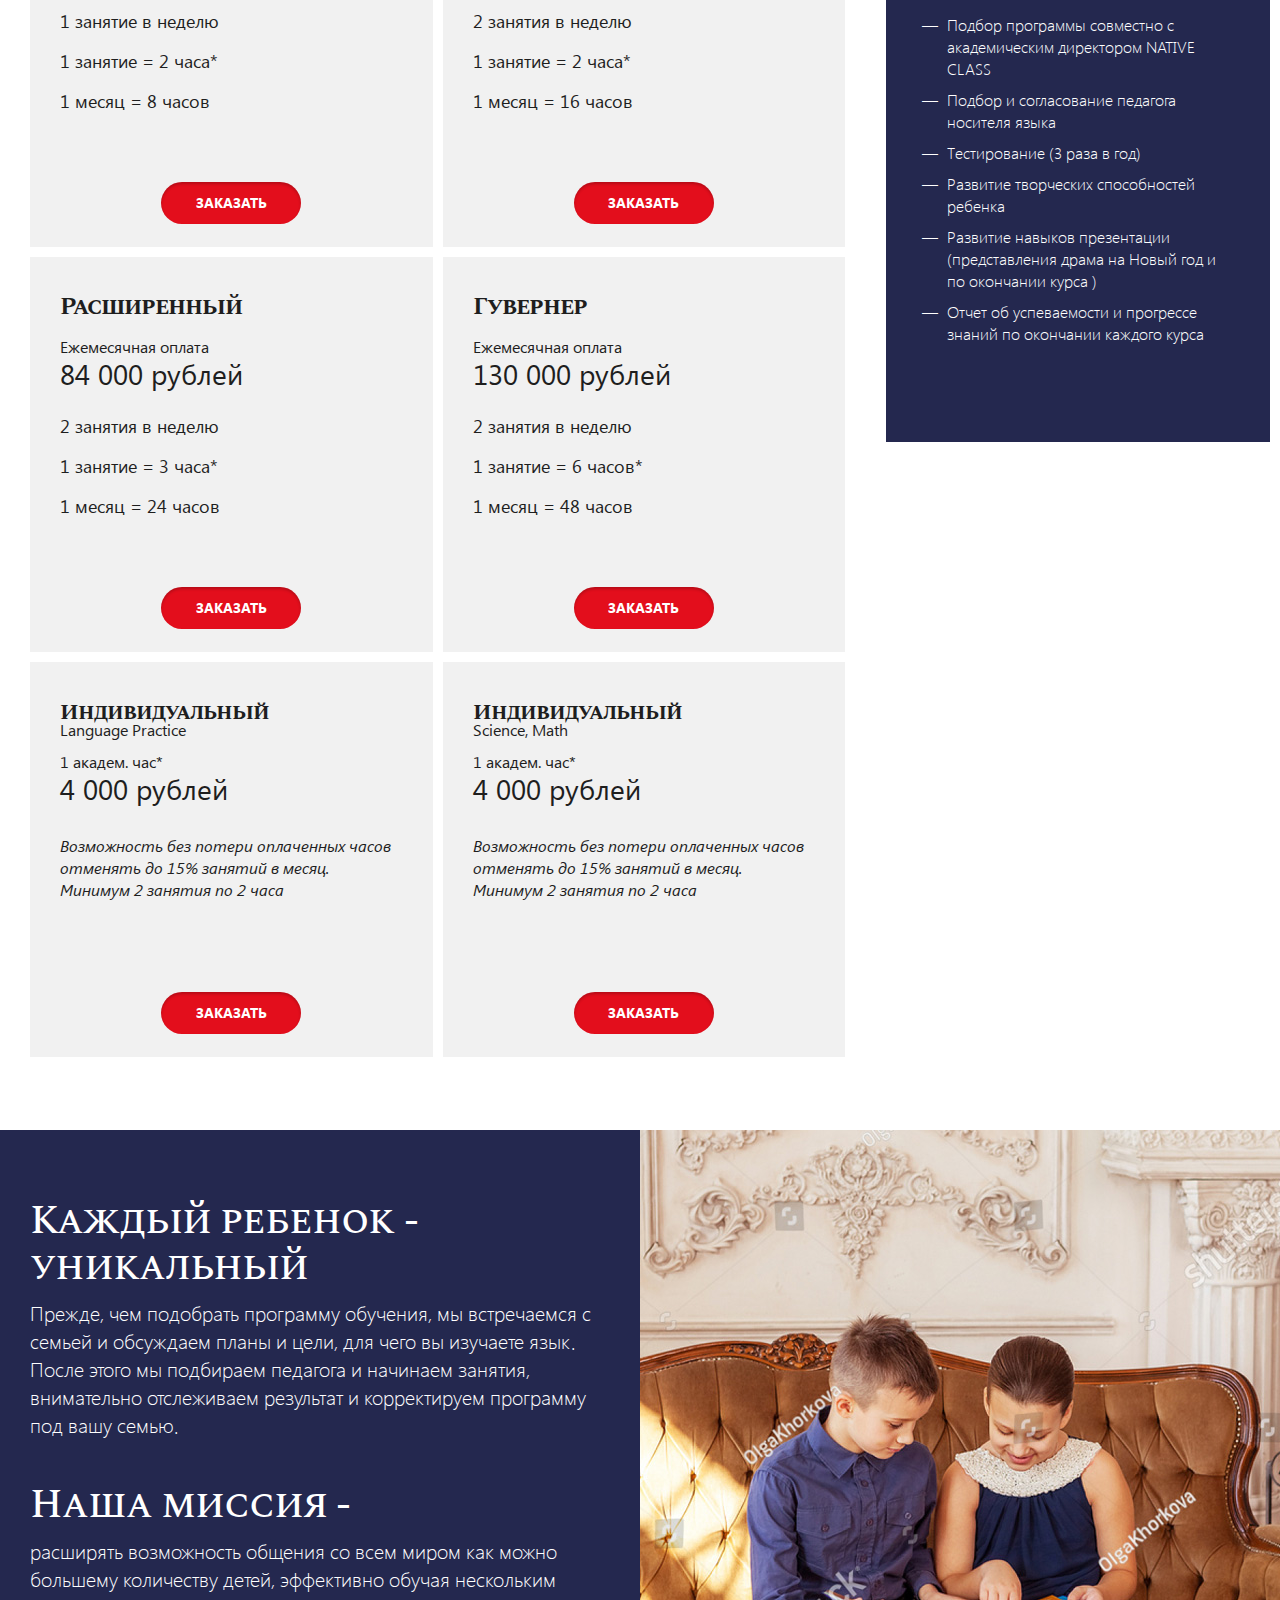
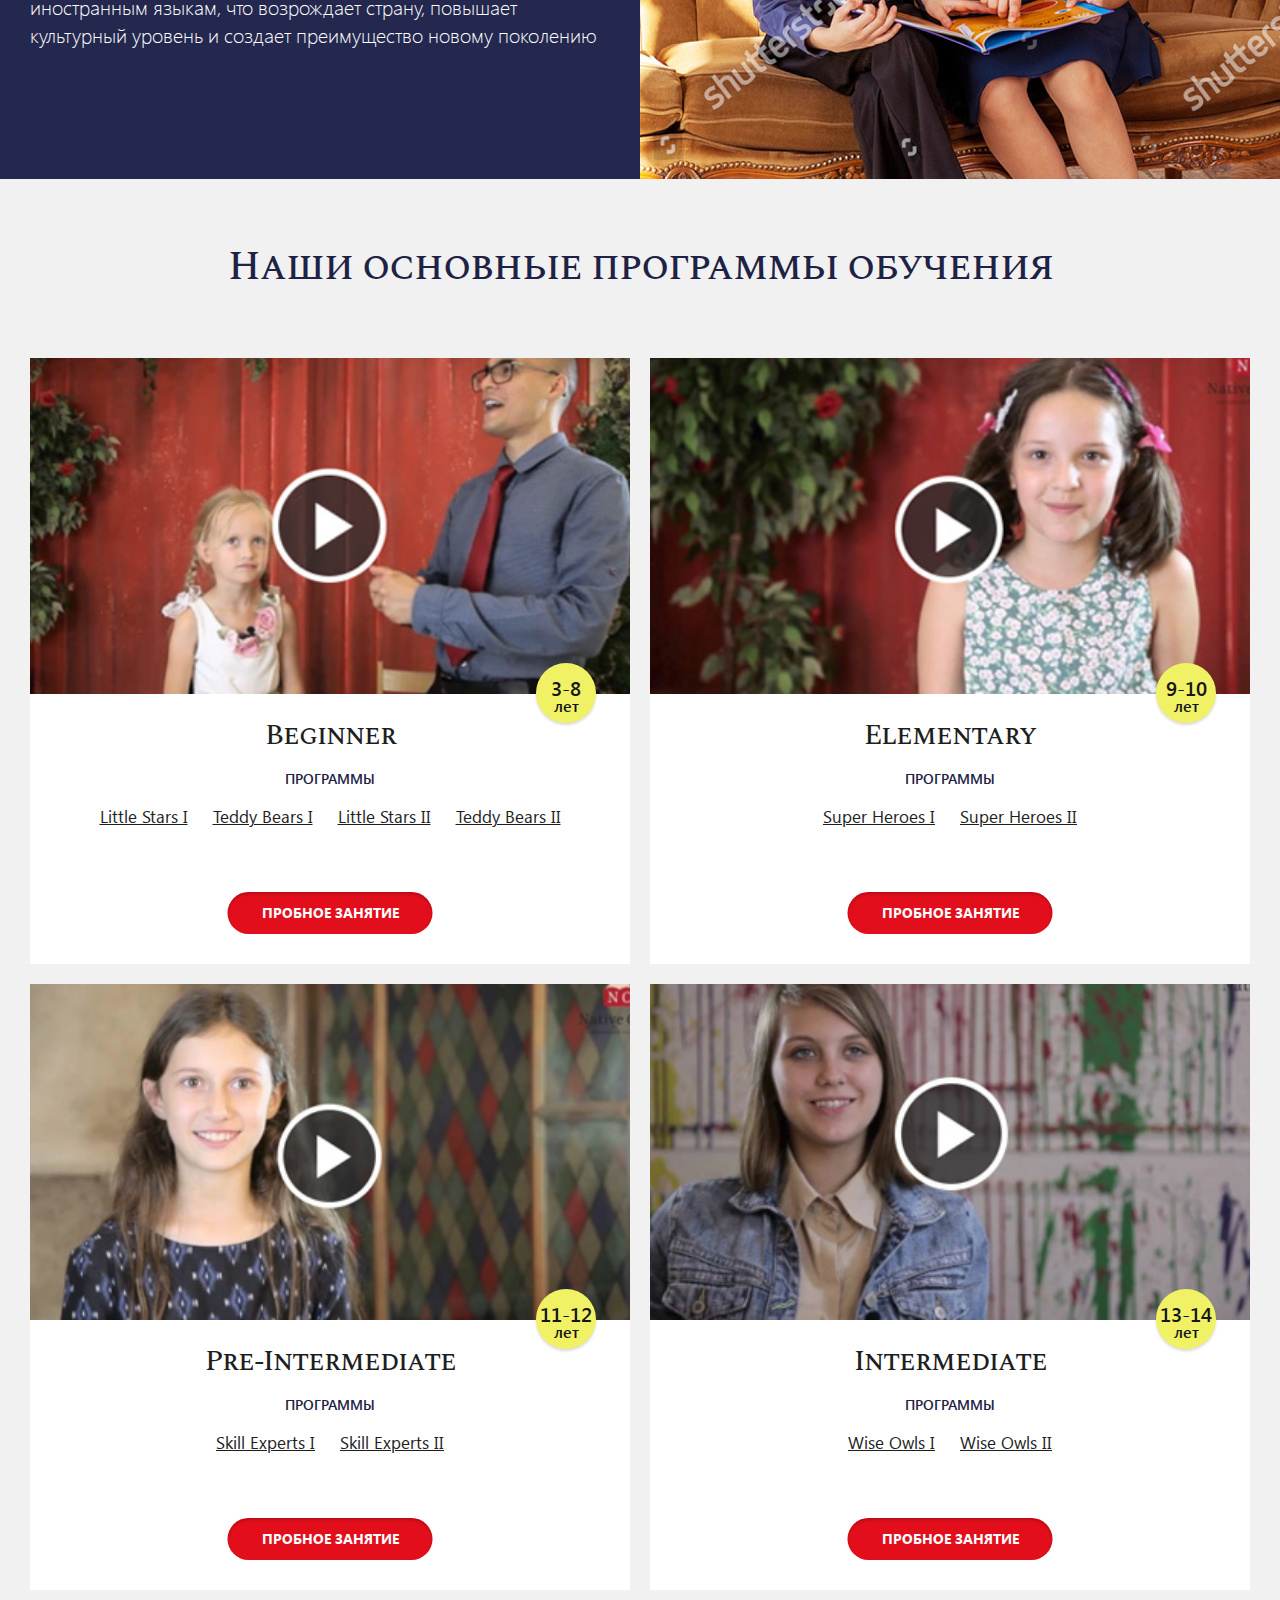
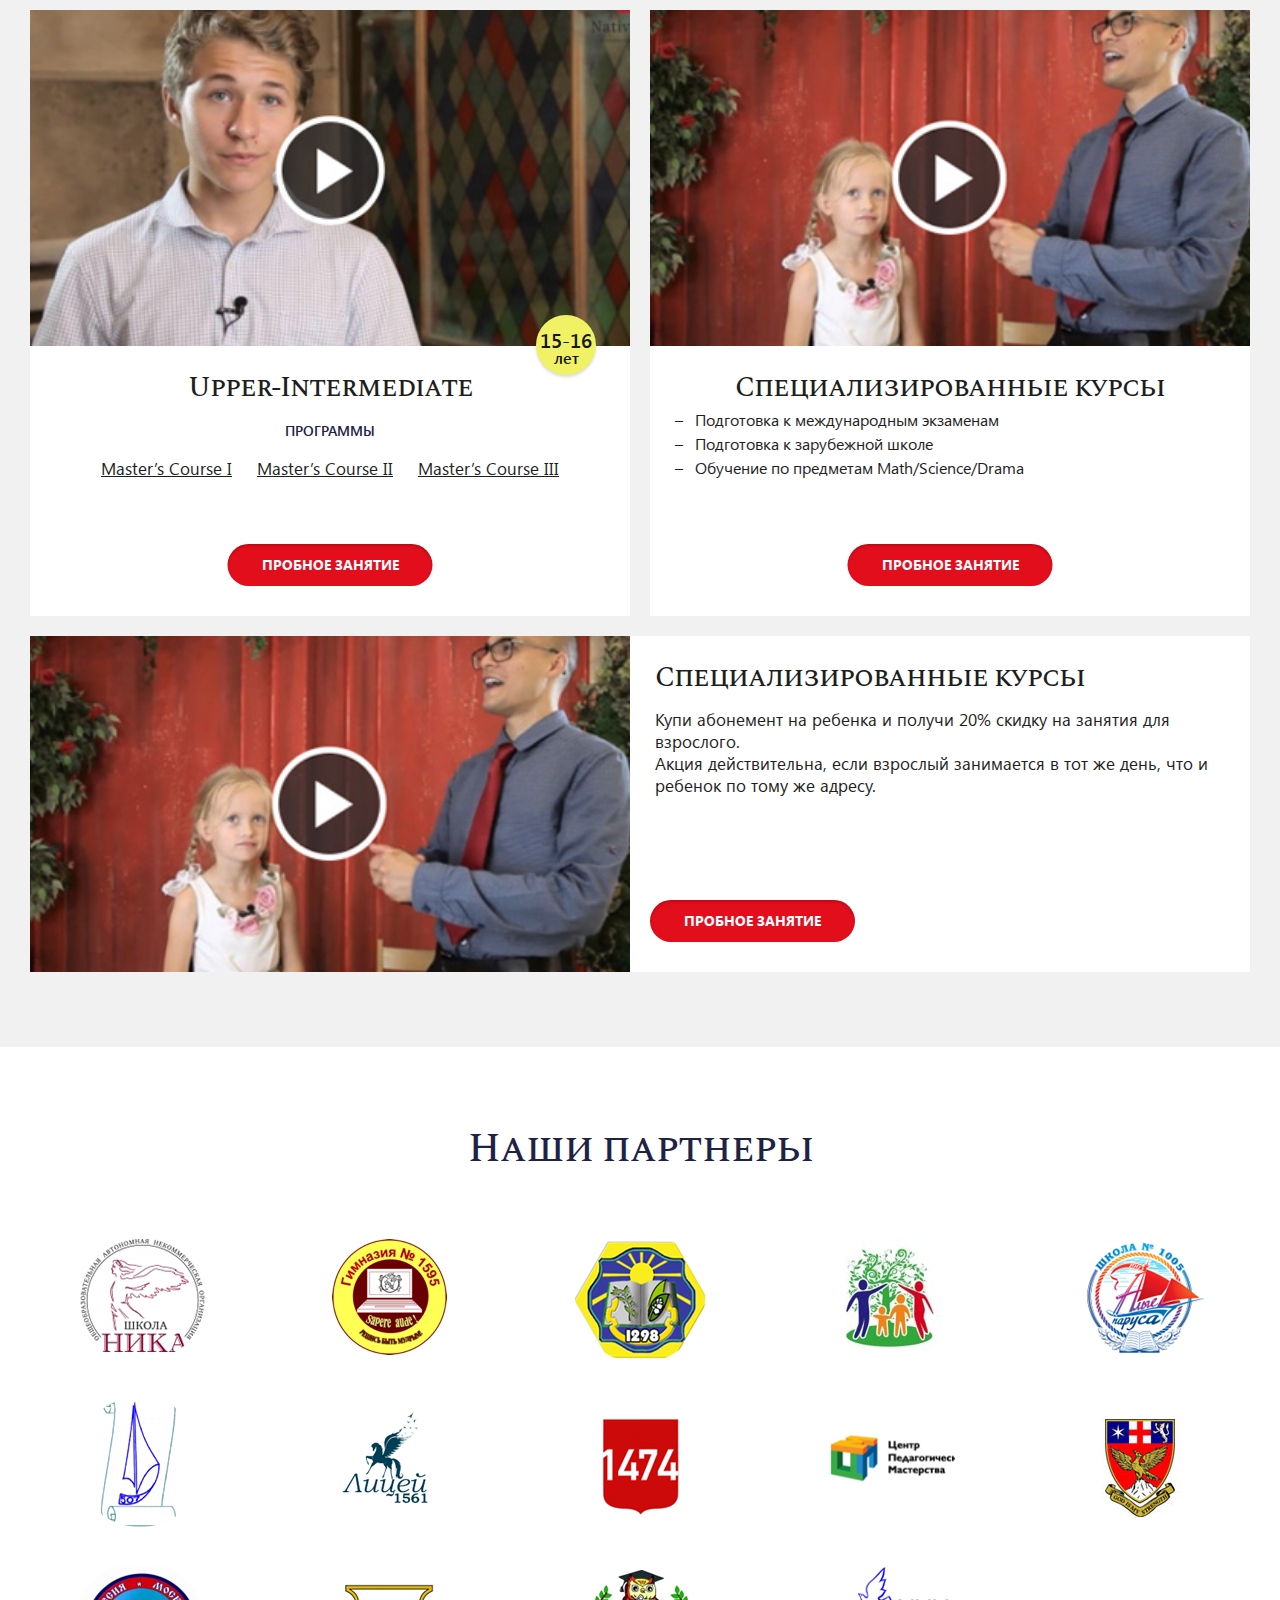
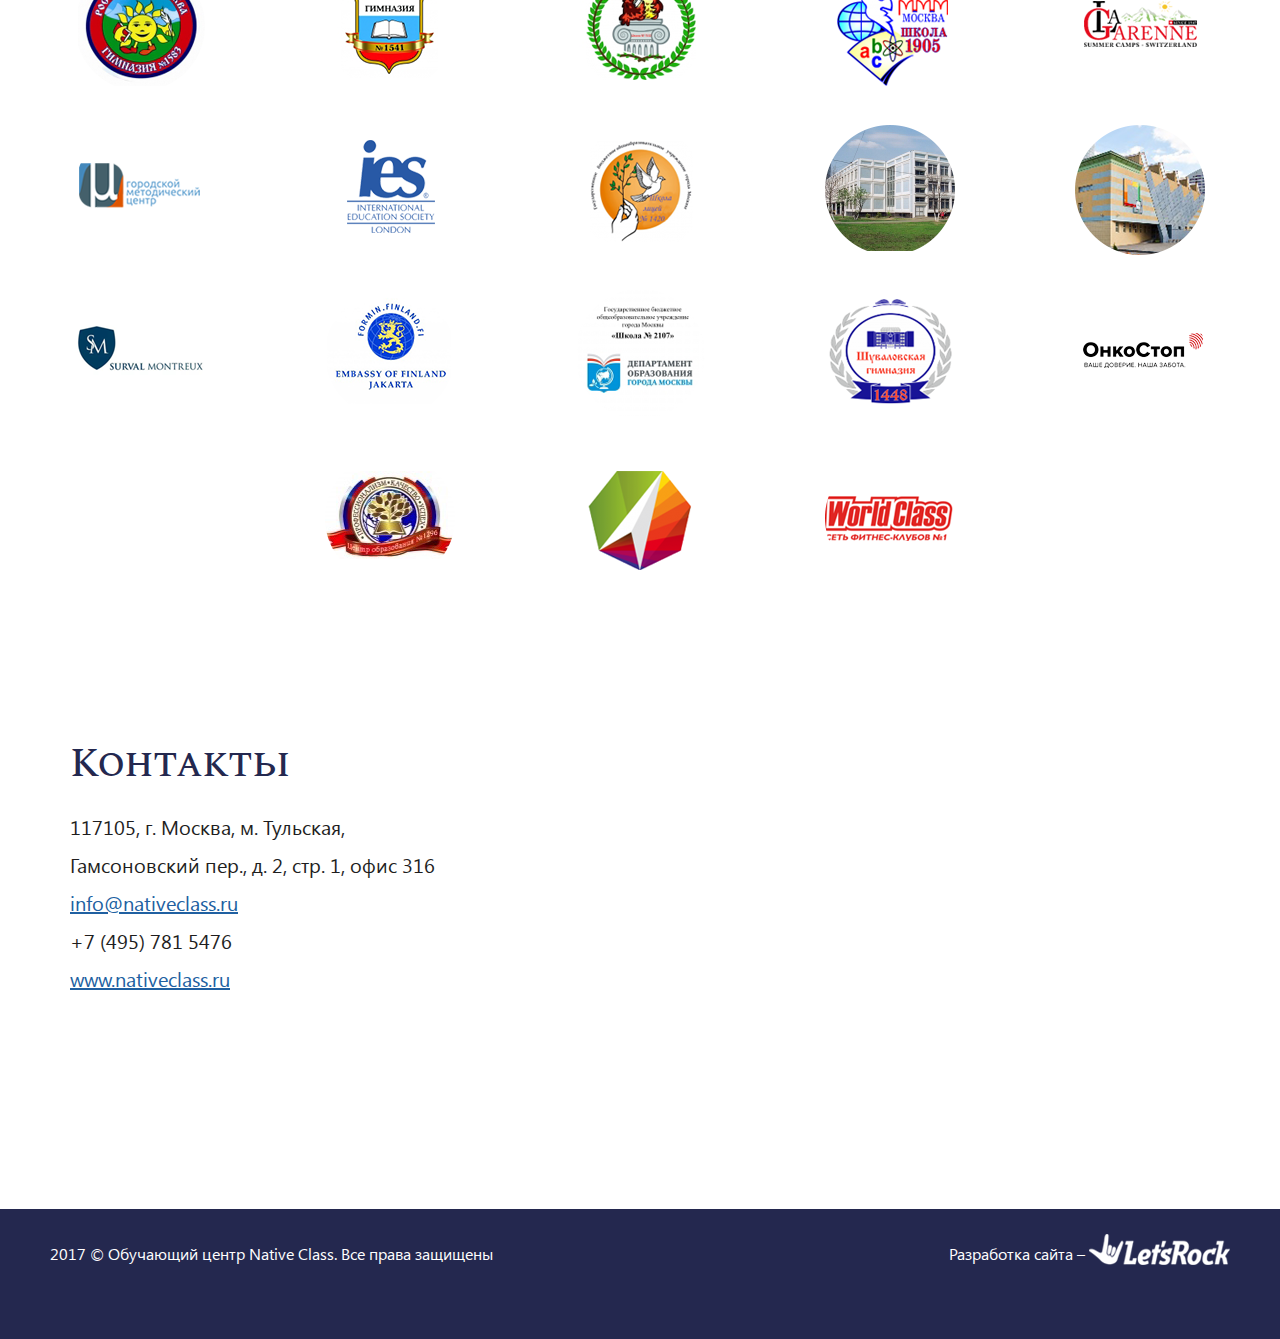
==== commit 5ecfc770: "v 0.95" ====
--- a/index.html
+++ b/index.html
@@ -561,7 +561,7 @@
 				</div>
 			</div>
 		</div>
-		<div id="map" data-id="7">
+		<div class="map" data-id="7">
 			<div class="map__address">
 				<h4>Контакты</h4>
 				<p>117105, г. Москва, м. Тульская, <br>Гамсоновский пер., д. 2, стр. 1, офис 316</p>
@@ -569,7 +569,7 @@
 				<p>+7 (495) 781 5476</p>
 				<p><a href="#">www.nativeclass.ru</a></p>
 			</div>
-			<script type="text/javascript" charset="utf-8" async src="https://api-maps.yandex.ru/services/constructor/1.0/js/?um=constructor%3A773de4bee4ca0305180002e0075015a0a52c9f6c97932444eb30ba56d90cada9&amp;width=100%25&amp;height=540&amp;lang=ru_RU&amp;scroll=true"></script>
+			<div id="map3"></div>
 		</div>
 		<div class="footer-clear"></div>
 	</div>
--- a/css/style.css
+++ b/css/style.css
@@ -251,7 +251,8 @@
 	width:240px;
 	height:53px;
 	margin:29px 55px 0 0;
-	background:url('../img/logo.png') no-repeat 0 0;
+	background:url('../img/logo.svg') no-repeat 0 0;
+	background-size:100% 100%;
 }
 .header--slogan {
 	float:left;
@@ -951,7 +952,7 @@
 }
 .item-package {
 	position:relative;
-	max-width:265px;
+	/*max-width:265px;*/
 	min-height:395px;
 	padding:35px 30px 80px;
 	background:#f1f1f1;
@@ -1125,13 +1126,13 @@
 	padding:0 15px;
 	margin:0 0 34px;
 }
-.item-parner {
+.item-partner {
 	position:relative;
 	width:130px;
 	height:130px;
 	margin:0 auto;
 }
-.item-parner img {
+.item-partner img {
 	width:100%;
 	height:auto;
 }
@@ -1292,6 +1293,7 @@
 }
 .courses__grid {
 	width:1260px;
+	width:calc(100% + 20px);
 	font-size:0;
 	margin-left:-10px;
 }
@@ -1306,11 +1308,9 @@
 }
 .item-course {
 	position:relative;
-	max-width:400px;
-	min-height:490px;
+	/*max-width:400px;*/
 	text-align:center;
 	background:#ffffff;
-	padding:0 0 82px;
 }
 .item-course--video {
 	position:relative;
@@ -1320,7 +1320,8 @@
 .item-course__content {
 	position:relative;
 	z-index:1;
-	padding:27px 25px 0;
+	min-height:270px;
+	padding:27px 25px 82px;
 }
 .item-course--age {
 	position:absolute;
@@ -1437,6 +1438,7 @@
 }
 .item-course_h .item-course__content {
 	float:right;
+	min-height:0;
 	width:66.66%;
 	width:calc(66% + 10px);
 	text-align:left;
@@ -1447,9 +1449,16 @@
 	line-height:22px;
 	margin:-3px 0 3px;
 }
-#map {
+.map {
 	position:relative;
 	height:540px;
+}
+#map3 {
+	position:absolute;
+	left:0;
+	top:0;
+	width:100%;
+	height:100%;
 }
 .map__address {
 	position:absolute;
@@ -1579,4 +1588,791 @@
 }
 .navigator ul li.is-active i:after {
 	display:none;
+}
+@media all and (max-width:1320px) {
+	.header--logo {
+		margin-right:40px;
+	}
+	.header--slogan {
+		font-size:14px;
+		line-height:20px;
+		margin-right:40px;
+		margin-top:31px;
+	}
+	.header--phone {
+		font-size:22px;
+		line-height:28px;
+	}
+	.welcome {
+		overflow:hidden;
+	}
+	.welcome .bg {
+		background-position:65% 50% !important;
+	}
+	.welcome__content {
+		padding:51px 30px 17px 40px;
+	}
+	.header__social {
+		top:24px;
+	}
+	.header__social a {
+		width:41px;
+		height:41px;
+		background-size:41px 41px;
+	}
+	.header__social li {
+		margin-left:15px;
+	}
+	.welcome--stamp {
+		top:358px;
+		margin-left:33%;
+	}
+	.packages__item {
+		width:50%;
+	}
+	.courses__item {
+		width:50%;
+	}
+	.navigator ul li {
+		padding-right:20px;
+	}
+	.map__address {
+		left:0;
+		width:460px;
+		padding:37px 40px 47px;
+		margin-left:30px;
+	}
+	.partners__item {
+		width:20%;
+	}
+	.tech__nav ul {
+		width:100%;
+	}
+	.tech__nav ul li {
+		font-size:16px;
+		line-height:20px;
+	}
+	.tech__nav ul li.is-active:before {
+		top:5px;
+	}
+	.tech__programm {
+		width:calc(100% + 60px);
+		padding:61px 30px 44px 30px;
+		margin-left:-30px;
+	}
+	.tech__programm__video {
+		width:380px;
+	}
+	.teachers__content {
+		padding:42px 15px 0;
+	}
+	.teachers__item p {
+		font-size:18px;
+		line-height:26px;
+	}
+	.teachers__slider {
+		width:calc(100% + 60px);
+		margin-left:-30px;
+	}
+	.teachers__slider--photo {
+		width:34%;
+	}
+	.teachers__slider--text {
+		width:66%;
+		padding-left:40px;
+	}
+	.courses__item_wide {
+		width:100%;
+	}
+	.item-course_h .item-course--video {
+		width:calc(50% - 10px);
+	}
+	.item-course_h .item-course__content {
+		width:calc(50% + 10px);
+	}
+	.item-course_h  .order {
+		left:50%;
+		margin-left:10px;
+	}
+}
+@media all and (max-width:999px) {
+	.header--slogan {
+		display:none;
+	}
+	.courses__item {
+		width:100%;
+	}
+	.welcome .bg {
+		width:50%;
+		background-position:62% 50% !important;
+	}
+	.welcome__content {
+		max-width:none;
+		width:50%;
+		margin-left:50%;
+		padding:31px 20px 17px 30px;
+	}
+	.welcome h1 {
+		font-size:30px;
+		line-height:36px;
+	}
+	.welcome h1 br {
+		display:none;
+	}
+	.welcome p {
+		font-size:16px;
+		line-height:24px;
+		margin:0 0 24px;
+	}
+	.form-e {
+		padding:29px 20px 6px;
+	}
+	.welcome--stamp {
+		width:150px;
+		height:150px;
+		top:258px;
+		margin-left:31%;
+		background-size:150px 150px;
+	}
+	.start {
+		padding:40px 0 20px;
+	}
+	.start--title {
+		font-size:30px;
+		line-height:36px;
+		margin:0 0 36px;
+	}
+	.start--icon {
+		width:120px;
+		height:120px;
+		margin:0 auto 30px;
+		background-size:108px 108px !important;
+	}
+	.start__item {
+		margin:0 0 30px;
+	}
+	.start__item p {
+		font-size:16px;
+		line-height:24px;
+	}
+	.certificate__row {
+		min-height:0;
+		text-align:left;
+		padding:43px 30px 16px;
+	}
+	.certificate--title {
+		font-size:30px;
+		line-height:36px;
+		text-align:center;
+		margin:0 0 36px;
+	}
+	.certificate__content {
+		padding:0;
+	}
+	.certificate p {
+		max-width:none;
+		font-size:16px;
+		line-height:24px;
+		margin:0 0 24px;
+	}
+	.certificate ul {
+		margin:-10px 0 24px;
+	}
+	.certificate ul li {
+		font-size:16px;
+		line-height:24px;
+		padding-left:24px;
+	}
+	.certificate--pic {
+		display:none;
+		top:auto;
+		bottom:0;
+		right:30px;
+		width:280px;
+	}
+	.tech__row {
+		padding:39px 30px 0;
+	}
+	.tech--title {
+		font-size:30px;
+		line-height:36px;
+		margin:0 0 30px;
+	}
+	.tech__nav {
+		display:none;
+	}
+	.tech__pic {
+		width:25%;
+	}
+	.tech__slider {
+		max-width:none;
+		width:75%;
+		padding-bottom:30px;
+	}
+	.tech__slider p {
+		font-size:16px;
+		line-height:24px;
+	}
+	.tech__slider--title {
+		max-width:none;
+		font-size:24px;
+		line-height:28px;
+	}
+	.tech__slider .slick-prev,
+	.tech__slider .slick-next {
+		width:30px;
+		height:21px;
+		background-size:30px 21px;
+	}
+	.tech__slider .slick-next {
+		left:87px;
+	}
+	.tech__content {
+		padding:0 0 50px;
+	}
+	.tech__programm {
+		padding:41px 30px 24px;
+	}
+	.tech__programm__content ul li {
+		font-size:16px;
+		line-height:24px;
+		padding-left:24px;
+		margin:0 0 10px;
+	}
+	.tech__programm__content {
+		float:none;
+		width:auto;
+		max-width:none;
+	}
+	.teachers__row {
+		padding:30px 30px 30px;
+	}
+	.teachers--title {
+		font-size:30px;
+		line-height:36px;
+		margin:0 0 25px;
+	}
+	.teachers--desc {
+		max-width:none;
+		font-size:16px;
+		line-height:24px;
+		margin:0 0 24px;
+	}
+	.teachers__item {
+		width:100%;
+		margin:0 0 10px;
+	}
+	.teachers__content {
+		padding:0;
+	}
+	.teachers__content:before {
+		display:none;
+	}
+	.teachers__item p {
+		position:relative;
+		font-size:16px;
+		line-height:24px;
+		padding-left:24px;
+		margin:0;
+	}
+	.teachers__item p:before {
+		content:'—';
+		position:absolute;
+		left:0;
+		top:0;
+	}
+	.teachers__grid {
+		margin:0 0 20px;
+	}
+	.teachers__slider__item {
+		padding:40px 60px 40px;
+	}
+	.teachers__slider .slick-prev {
+		left:20px;
+	}
+	.teachers__slider .slick-next {
+		right:20px;
+	}
+	.teachers__slider--text h3 {
+		font-size:30px;
+		line-height:36px;
+	}
+	.teachers__slider--text p {
+		font-size:16px;
+		line-height:24px;
+	}
+	.teachers__slider--text ul li {
+		font-size:16px;
+		line-height:24px;
+		padding-left:24px;
+	}
+	.teachers__slider .slick-dots {
+		bottom:20px;
+	}
+	.tech__programm__video {
+		display:none;
+	}
+	.packages__row {
+		padding:30px 30px 33px;
+	}
+	.packages--title {
+		font-size:30px;
+		line-height:36px;
+		margin:0 0 30px;
+	}
+	.packages__lc {
+		float:none;
+		width:auto;
+		padding-right:0;
+	}
+	.packages__grid {
+		width:calc(100% + 10px);
+		max-width:none;
+	}
+	.packages__rc {
+		float:none;
+		width:auto;
+		padding:30px 30px 20px;
+	}
+	.item-package {
+		min-height:320px;
+	}
+	.mission__content {
+		min-height:0;
+		padding:39px 30px 21px 0;
+	}
+	.mission__content h3 {
+		font-size:30px;
+		line-height:36px;
+		margin:30px 0 10px;
+	}
+	.mission__content p {
+		font-size:16px;
+		line-height:24px;
+		margin:0 0 24px;
+	}
+	.courses__row {
+		padding:30px 30px 25px;
+	}
+	.courses--title {
+		font-size:30px;
+		line-height:36px;
+		margin:0 0 40px;
+	}
+	.item-course {
+		max-width:400px;
+		margin:0 auto;
+	}
+	.item-course_h  .order {
+		left:0;
+		margin-left:25px;
+	}
+	.item-course__content {
+		min-height:0;
+		padding-bottom:100px;
+	}
+	.item-course_h .item-course__content {
+		padding-bottom:100px;
+	}
+	.partners__row {
+		padding:40px 15px 30px;
+	}
+	.partners--title {
+		font-size:30px;
+		line-height:36px;
+		margin:0 0 30px;
+	}
+	.map {
+		height:auto;
+	}
+	.map__address {
+		position:static;
+		width:100%;
+		padding:30px 30px 40px;
+		margin:0;
+		background:#f1f1f1;
+	}
+	.map__address h4 {
+		font-size:30px;
+		line-height:36px;
+		margin:0 0 10px;
+	}
+	.map__address p {
+		font-size:16px;
+		line-height:28px;
+	}
+	#map3 {
+		position:static;
+		height:380px;
+	}
+	.footer-clear {
+		display:none;
+	}
+	.footer {
+		margin:0;
+	}
+	.footer__row {
+		height:auto;
+		padding:25px 30px;
+	}
+	.footer--copy {
+		float:none;
+		margin:0 0 15px;
+	}
+	.footer--author {
+		float:none;
+	}
+	.item-course_h .item-course--video {
+		float:none;
+		width:100%;
+	}
+	.item-course_h .item-course__content {
+		float:none;
+		width:100%;
+	}
+	.footer--author img {
+		width:100px;
+		height:auto;
+		margin:-1px 0 0 5px;
+	}
+	.partners__item {
+		width:33.33%;
+	}
+	.modal_programm {
+		left:30px;
+		width:calc(100% - 60px);
+		margin-left:0;
+	}
+	.navigator {
+		display:none;
+	}
+	.modal_programm--title {
+		font-size:24px;
+		line-height:28px;
+		padding:25px 40px 20px 20px;
+	}
+	.modal_programm__content {
+		padding:18px 20px 15px;
+	}
+	.modal_programm__content h5 {
+		font-size:15px;
+		line-height:22px;
+		margin:0 0 13px;
+	}
+	.modal_programm__content p {
+		font-size:15px;
+		line-height:22px;
+		margin:15px 0;
+	}
+	.modal_form--title {
+		font-size:24px;
+		line-height:28px;
+		padding:45px 20px 20px;
+	}
+	.modal_form p {
+		margin:0 20px 10px;
+	}
+	.form-e_modal .form-e--button {
+		margin-top:0;
+	}
+}
+@media all and (max-width:719px) {
+	.header__row {
+		height:60px;
+		padding:0 20px;
+	}
+	.header--logo {
+		width:140px;
+		height:32px;
+		margin-top:14px;
+		margin-right:20px;
+		background-size:140px 32px;
+	}
+	.header__social {
+		display:none;
+	}
+	.header--phone {
+		float:right;
+		font-size:14px;
+		line-height:20px;
+		margin:18px 0 0;
+	}
+	.welcome__row {
+		min-height:0;
+	}
+	.welcome .bg {
+		display:none;
+	}
+	.welcome__content {
+		width:100%;
+		padding:30px 20px 20px;
+		margin-left:0;
+	}
+	.welcome--stamp {
+		top:50%;
+		margin-top:-100px;
+		margin-left:10%;
+		opacity:0.5;
+	}
+	.welcome h1 {
+		font-size:24px;
+		line-height:30px;
+	}
+	.form-e {
+		padding-top:19px;
+		margin:21px 0 20px;
+	}
+	.form-e--title {
+		font-size:20px;
+		line-height:26px;
+		margin:0 0 10px;
+	}
+	.modal_form {
+		left:20px;
+		width:calc(100% - 40px);
+		margin-left:0;
+	}
+	.start {
+		padding:30px 0 20px;
+	}
+	.start__row {
+		padding:0 20px;
+	}
+	.start--icon {
+		margin:0 auto 15px;
+	}
+	.start--title {
+		font-size:24px;
+		line-height:30px;
+		margin:0 0 30px;
+	}
+	.certificate--title {
+		font-size:24px;
+		line-height:30px;
+		margin:0 0 30px;
+	}
+	.certificate__row {
+		padding:30px 20px 10px;
+	}
+	.certificate ul {
+		padding-left:10px;
+	}
+	.tech__row {
+		padding:30px 20px 0;
+	}
+	.tech--title {
+		font-size:24px;
+		line-height:30px;
+		margin:0 0 30px;
+	}
+	.tech__pic {
+		display:none;
+	}
+	.tech__slider {
+		width:100%;
+		padding-left:0;
+	}
+	.teachers__slider--photo {
+		float:none;
+		width:200px;
+	}
+	.teachers__slider--text {
+		float:none;
+		width:100%;
+		padding-left:0;
+	}
+	.tech__slider--title {
+		font-size:22px;
+		line-height:26px;
+		margin:0 0 14px;
+	}
+	.tech__slider .slick-prev {
+		left:0;
+	}
+	.tech__slider .slick-next {
+		margin-left:-30px;
+	}
+	.tech__programm {
+		padding:30px 20px 20px;
+		width:calc(100% + 40px);
+		margin-left:-20px;
+	}
+	.tech__programm--title {
+		font-size:22px;
+		line-height:28px;
+		margin:0 0 16px;
+	}
+	.packages__item {
+		width:100%;
+	}
+	.teachers--title {
+		font-size:24px;
+		line-height:30px;
+		margin:0 0 30px;
+	}
+	.teachers__row {
+		padding:30px 20px 0;
+	}
+	.teachers__slider .slick-prev,
+	.teachers__slider .slick-next {
+		width:15px;
+		height:28px;
+		background-size:15px 28px;
+	}
+	.mission .bg {
+		display:none;
+	}
+	.mission__content {
+		width:100%;
+		padding-right:0;
+	}
+	.packages--title {
+		font-size:24px;
+		line-height:30px;
+		margin:0 0 30px;
+	}
+	.packages__row {
+		padding:30px 20px 20px;
+	}
+	.item-package {
+		min-height:0;
+		padding:25px 20px 80px;
+	}
+	.item-package h3 {
+		font-size:20px;
+		line-height:26px;
+		margin:0 0 10px;
+	}
+	.item-package h3 span {
+		font-size:14px;
+		line-height:20px;
+		margin:-4px 0 -2px;
+	}
+	.item-package h5 {
+		font-size:24px;
+		line-height:30px;
+		margin:0 0 20px;
+	}
+	.item-package p {
+		font-size:16px;
+		line-height:22px;
+		margin:0 0 10px;
+	}
+	.item-package h6 {
+		font-size:14px;
+		line-height:20px;
+		margin:16px 0 10px;
+	}
+	.packages__rc {
+		padding:25px 20px 10px;
+	}
+	.packages__rc p {
+		font-size:20px;
+		line-height:26px;
+		margin:0 0 20px;
+	}
+	.packages__rc h4 {
+		margin:0 0 20px;
+	}
+	.mission__content h3 {
+		font-size:24px;
+		line-height:30px;
+		margin:24px 0 10px;
+	}
+	.mission__row {
+		padding:0 20px;
+	}
+	.mission__content {
+		padding:29px 0 11px;
+	}
+	.courses--title {
+		font-size:24px;
+		line-height:30px;
+		margin:0 0 30px;
+	}
+	.courses__row {
+		padding:30px 20px 15px;
+	}
+	.item-course__content {
+		padding:22px 20px 102px;
+	}
+	.item-course h3 {
+		font-size:22px;
+		line-height:26px;
+		margin:0 0 10px;
+	}
+	.item-course--age {
+		right:15px;
+		margin-top:-10px;
+	}
+	.item-course p {
+		font-size:15px;
+		line-height:25px;
+	}
+	.item-course ul {
+		margin:0 0 10px;
+	}
+	.item-course p {
+		font-size:14px;
+		line-height:22px;
+	}
+	.start__item {
+		width:100%;
+	}
+	.partners__row {
+		padding:30px 10px 20px;
+	}
+	.partners__item {
+		width:50%;
+		padding:0 10px;
+		margin:0 0 20px;
+	}
+	.partners--title {
+		font-size:24px;
+		line-height:30px;
+		margin:0 0 24px;
+	}
+	.item-partner {
+		width:110px;
+		height:110px;
+	}
+	.map__address {
+		padding:25px 20px 25px;
+	}
+	.map__address h4 {
+		font-size:24px;
+		line-height:30px;
+	}
+	.map__address p {
+		font-size:15px;
+		line-height:24px;
+	}
+	#map3 {
+		height:220px;
+	}
+	.footer__row {
+		font-size:14px;
+		line-height:20px;
+		padding:20px;
+	}
+	.footer--author img {
+		width:80px;
+		margin:0 0 0 5px;
+	}
+	.teachers__slider {
+		width:calc(100% + 40px);
+		margin-left:-20px;
+	}
+	.teachers__slider__item {
+		padding:30px 40px;
+	}
+	.teachers__slider .slick-prev {
+		left:10px;
+	}
+	.teachers__slider .slick-next {
+		right:10px;
+	}
+	.teachers__slider .slick-dots {
+		bottom:15px;
+	}
 }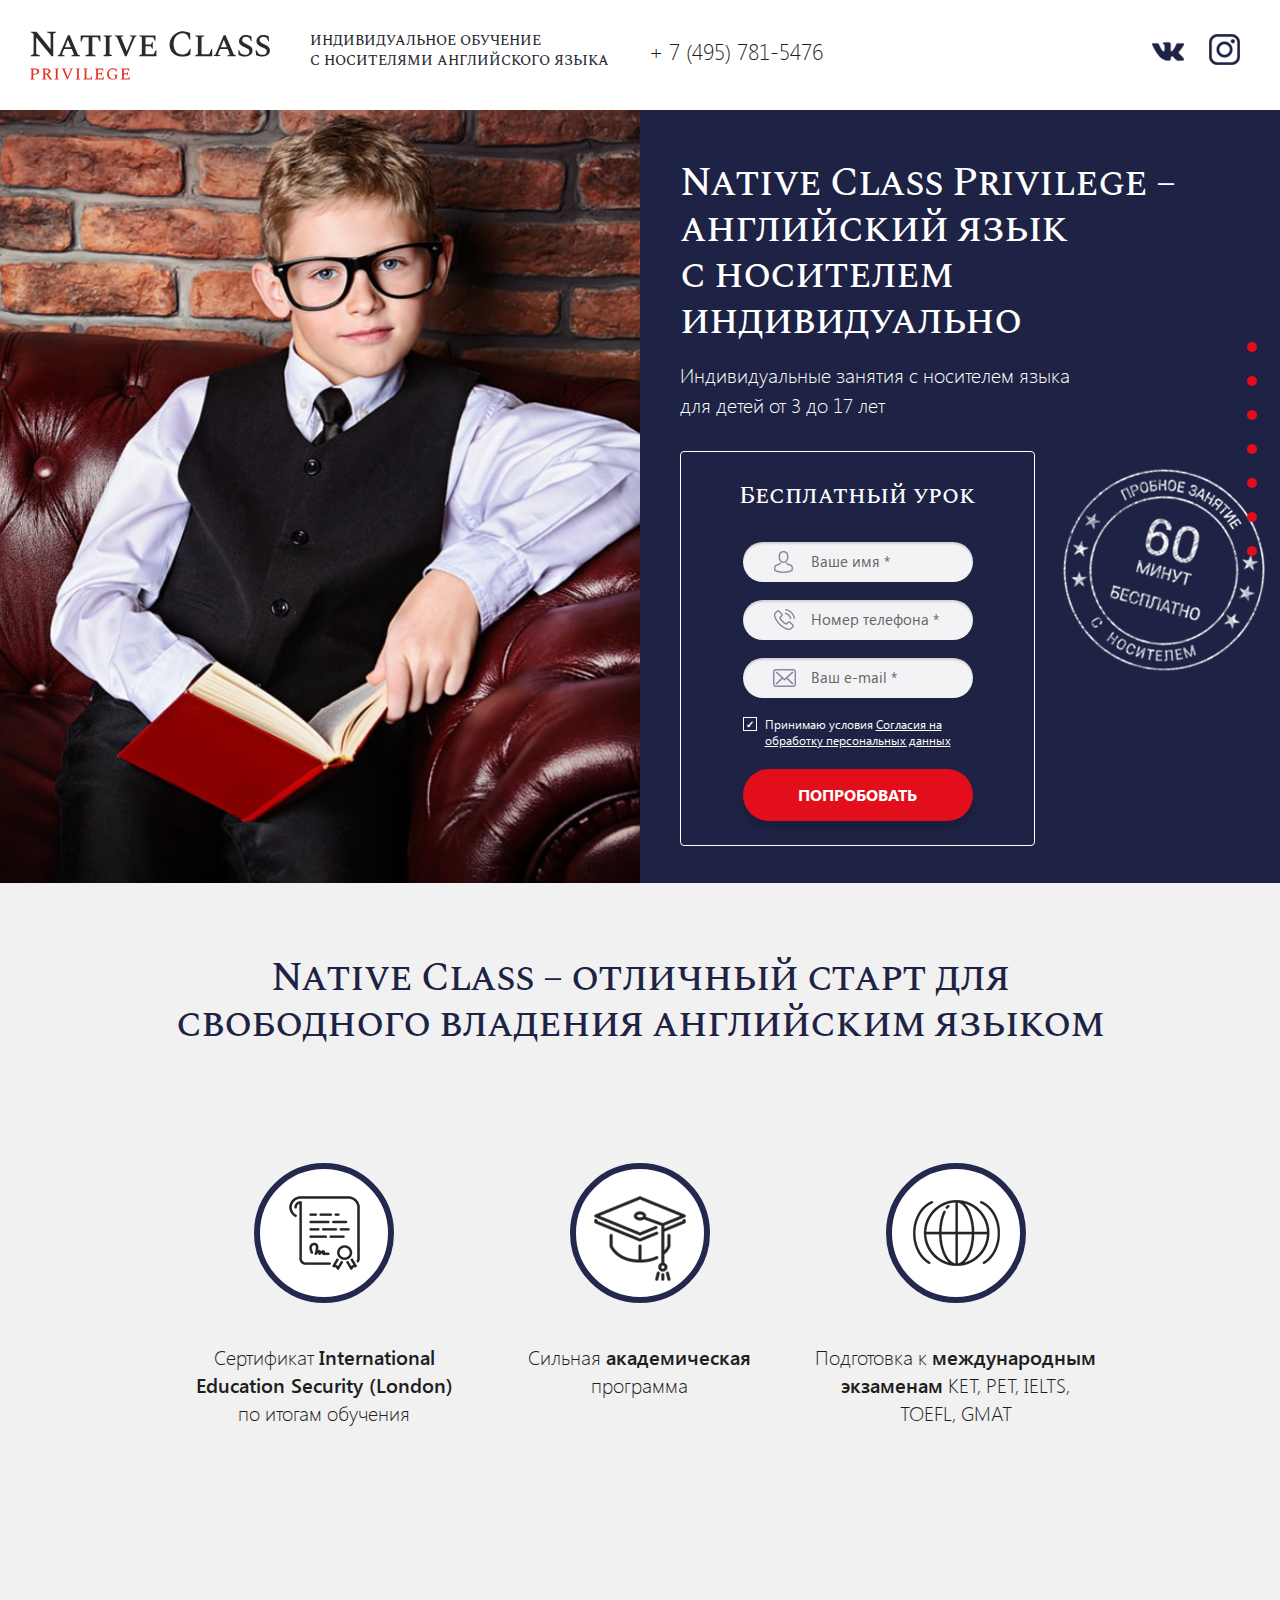
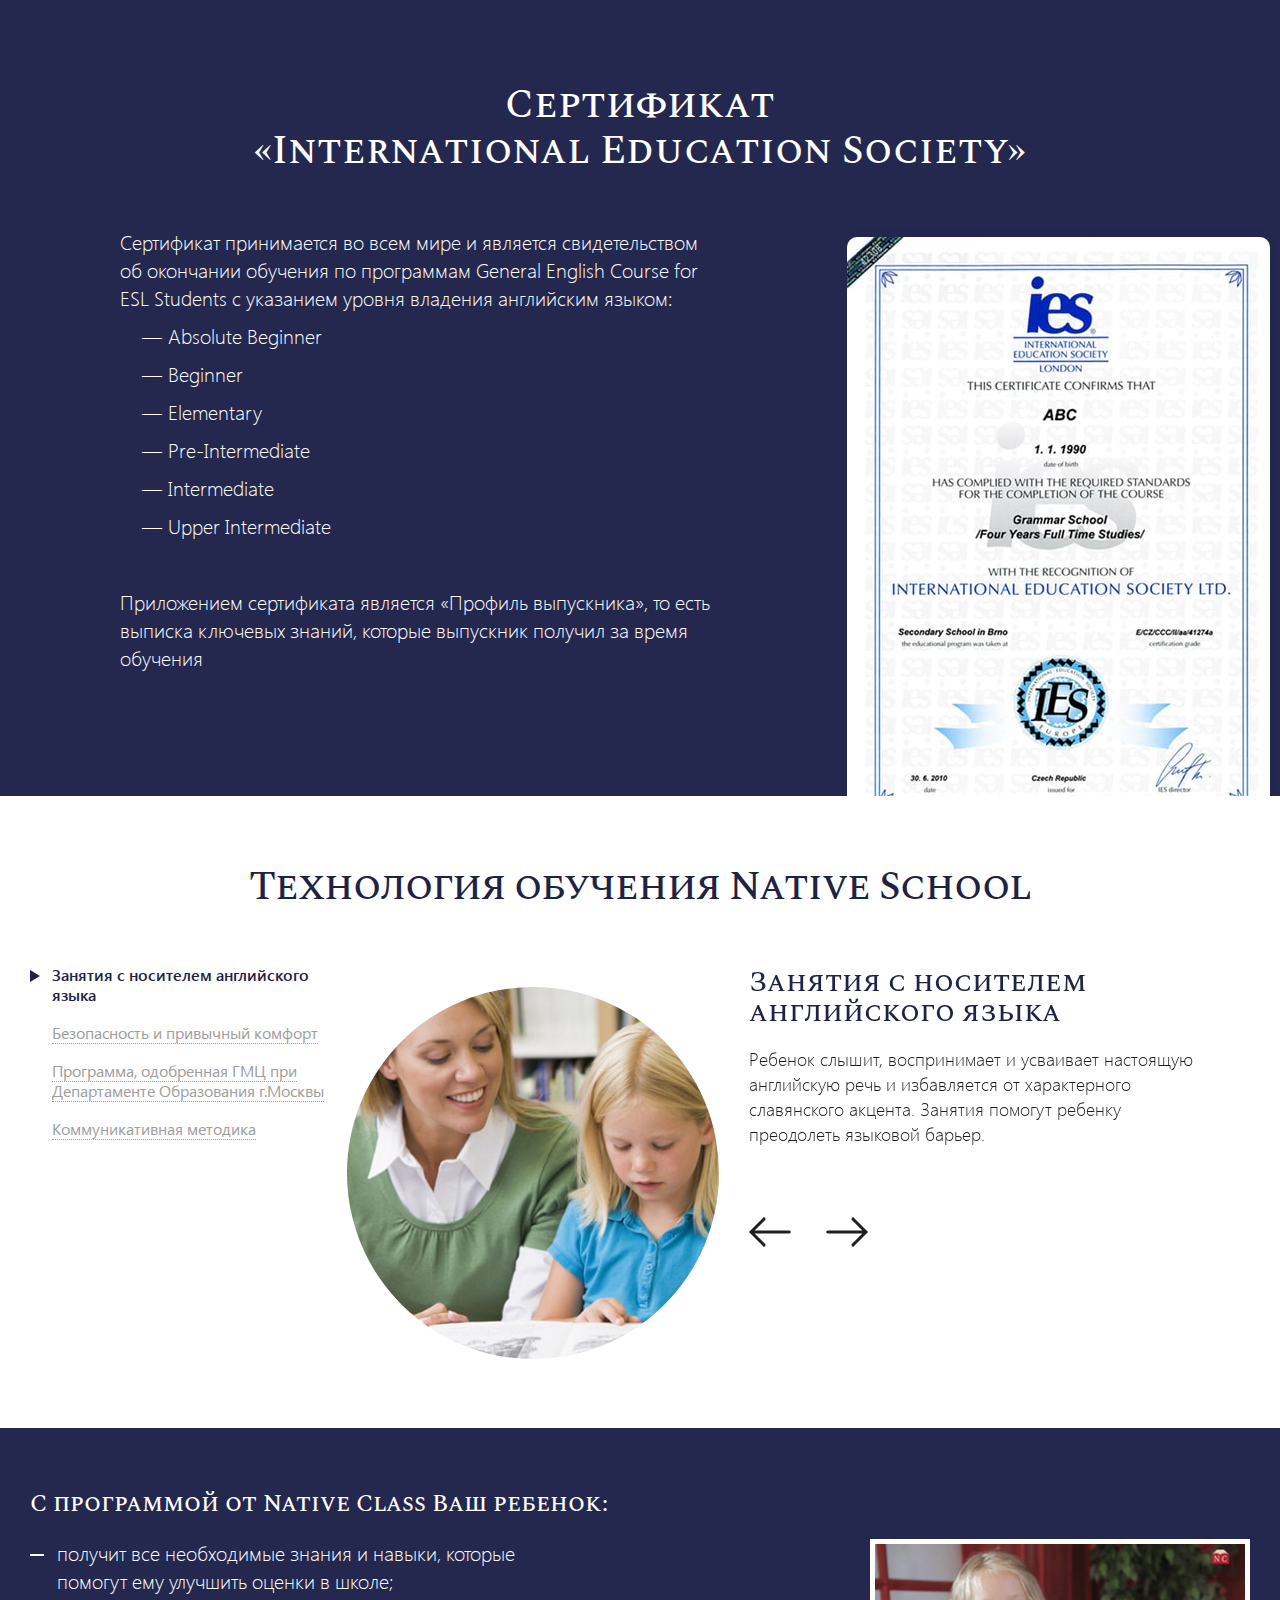
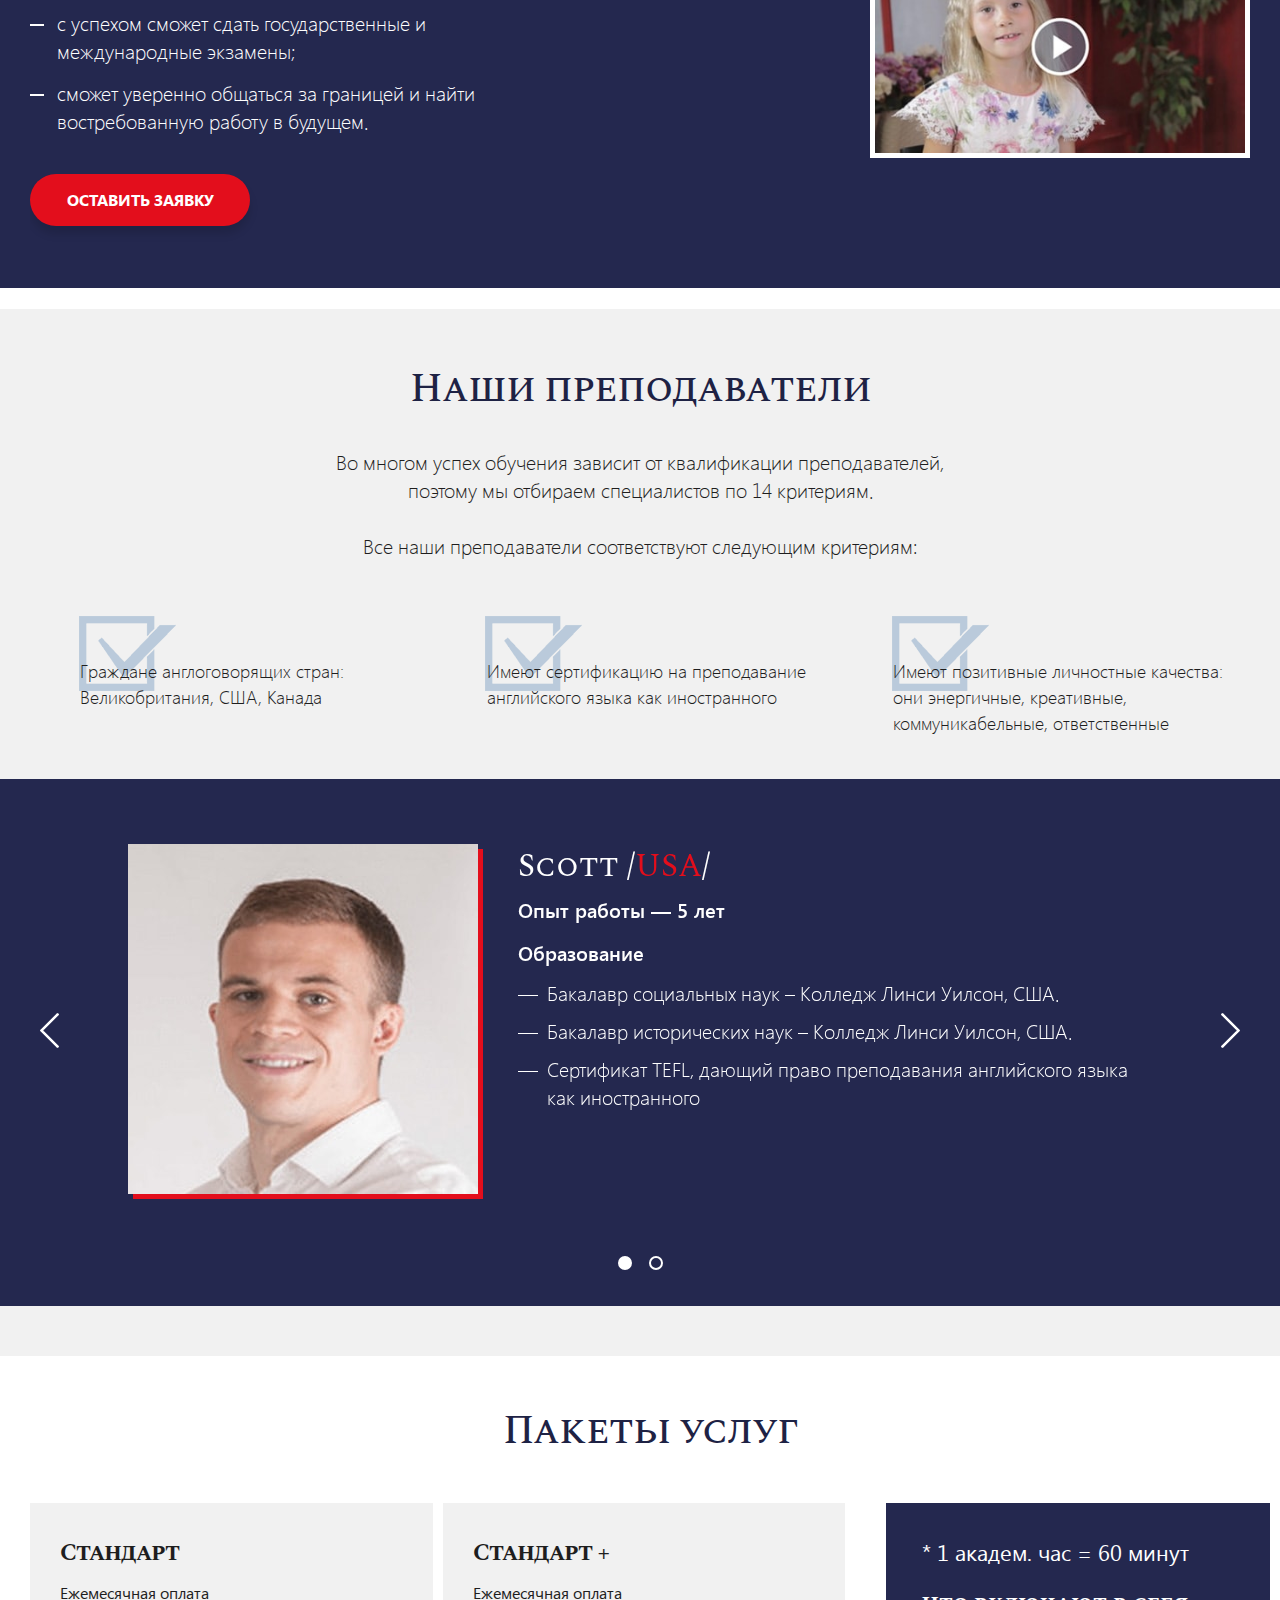
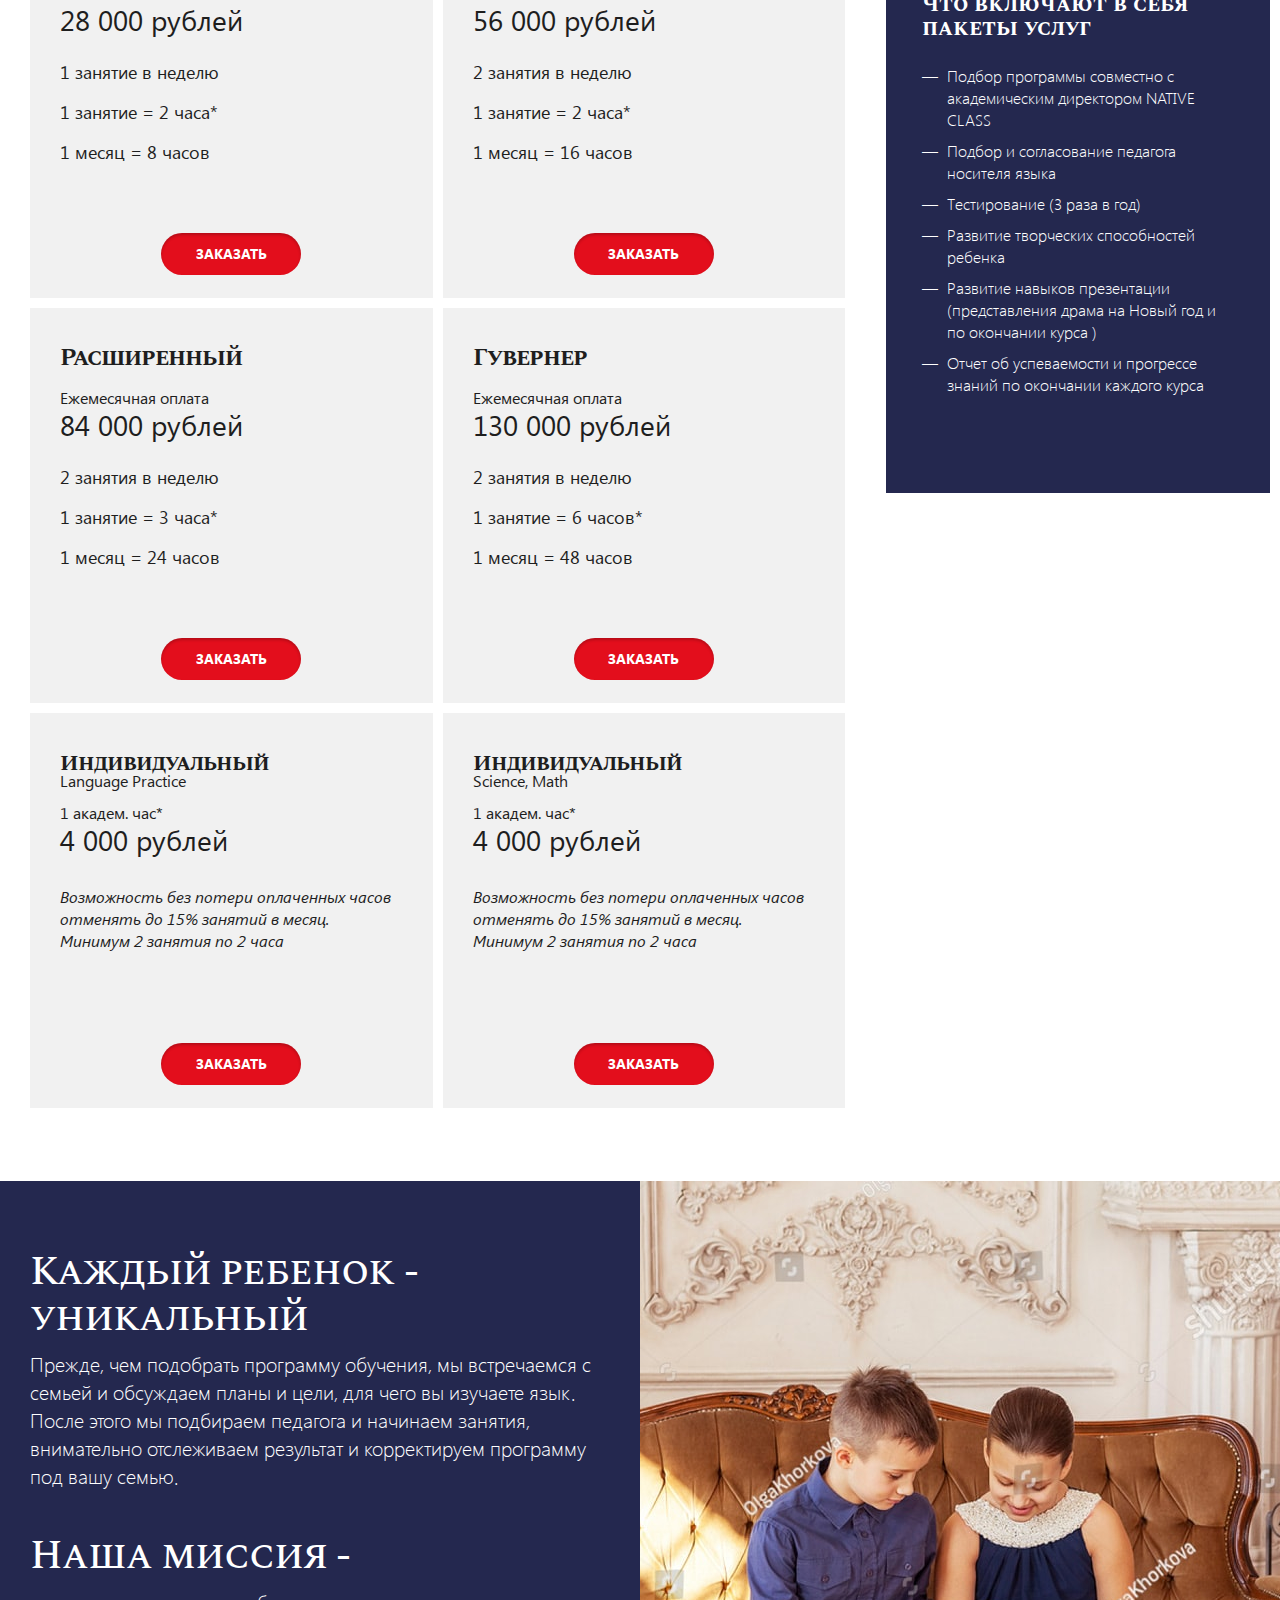
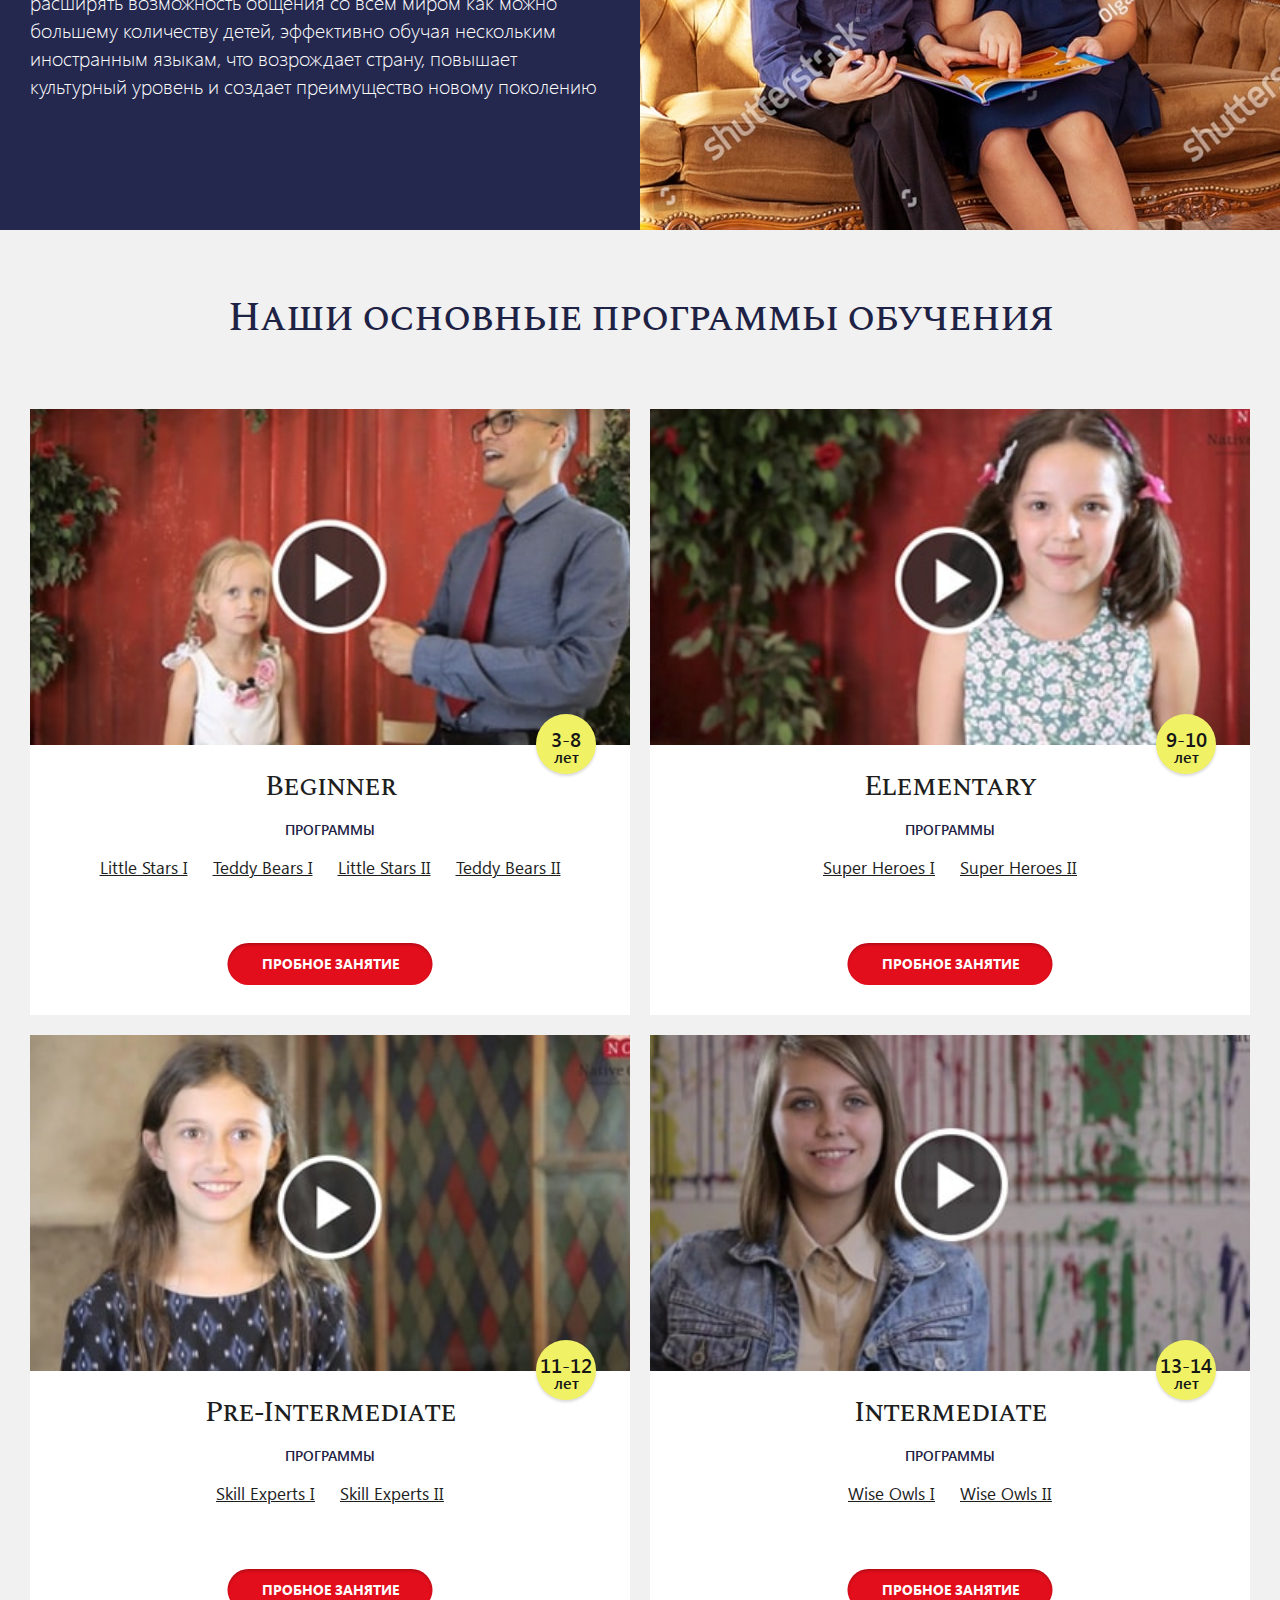
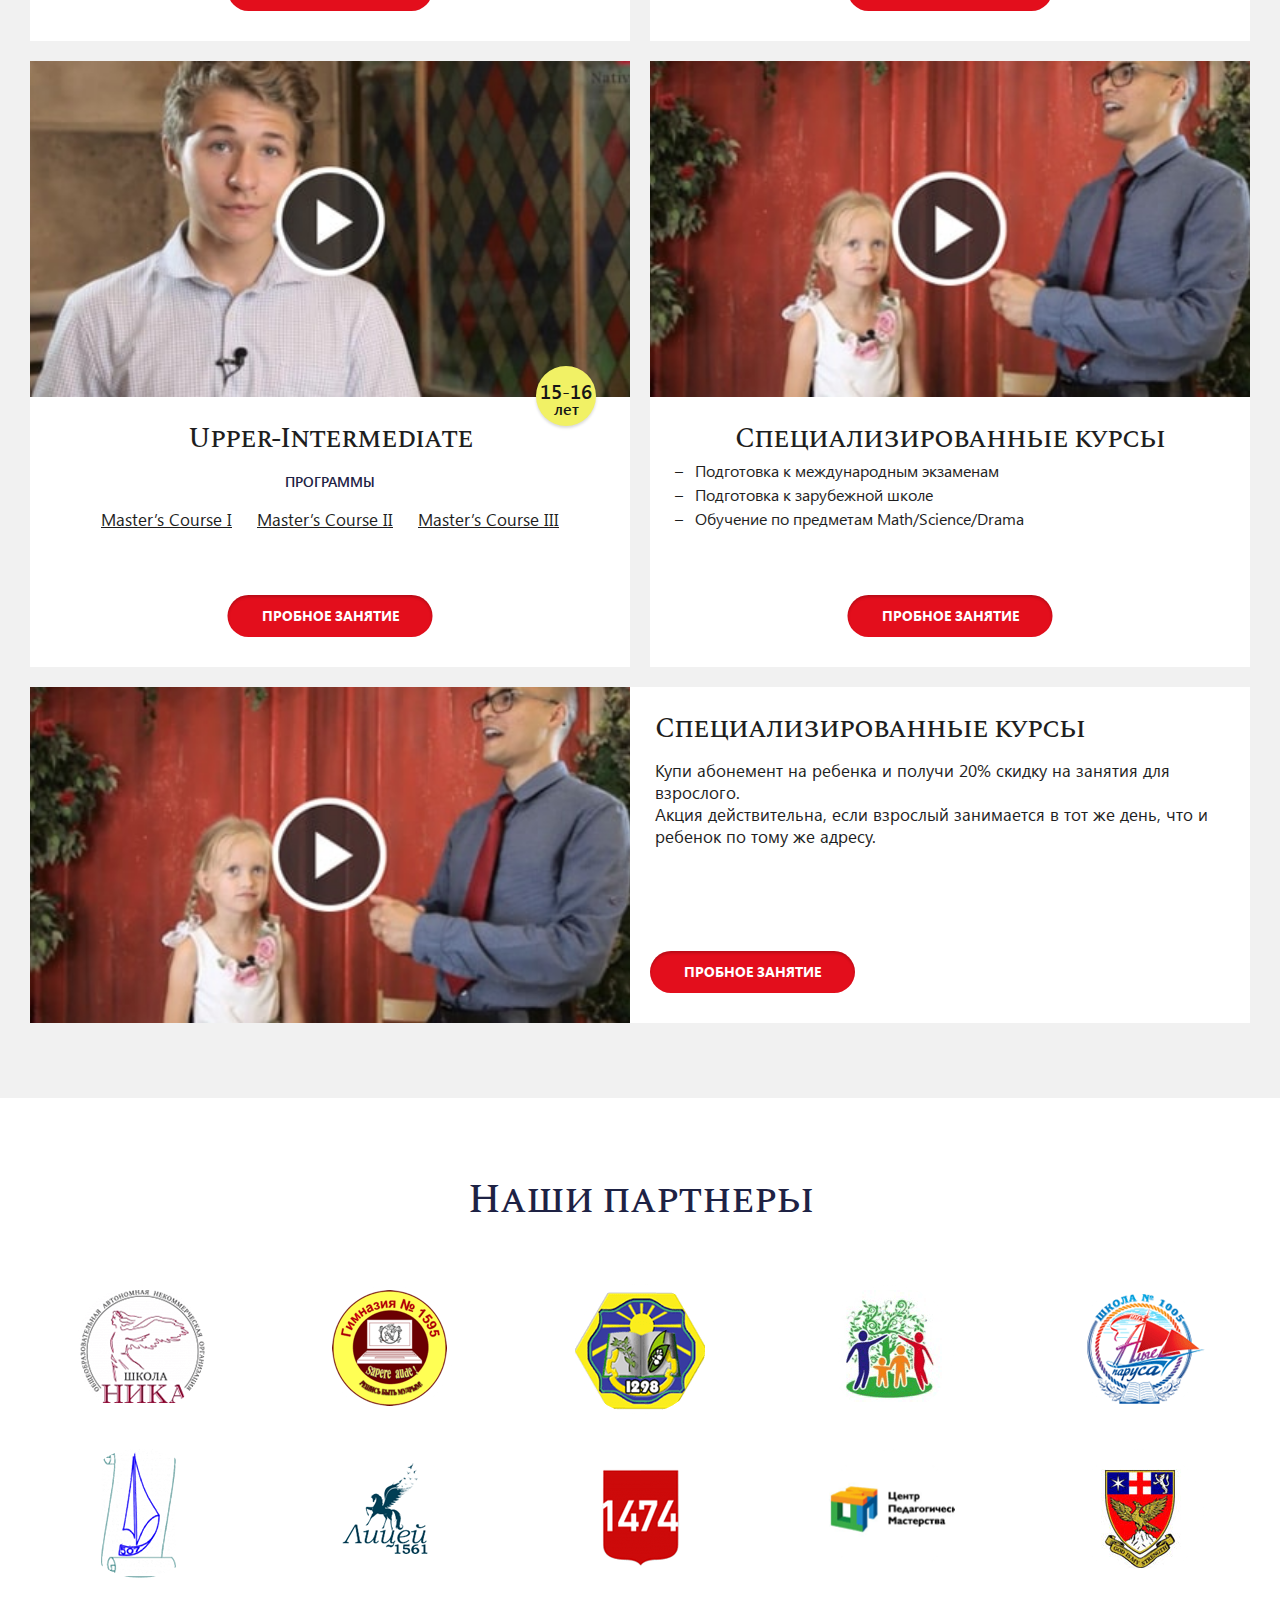
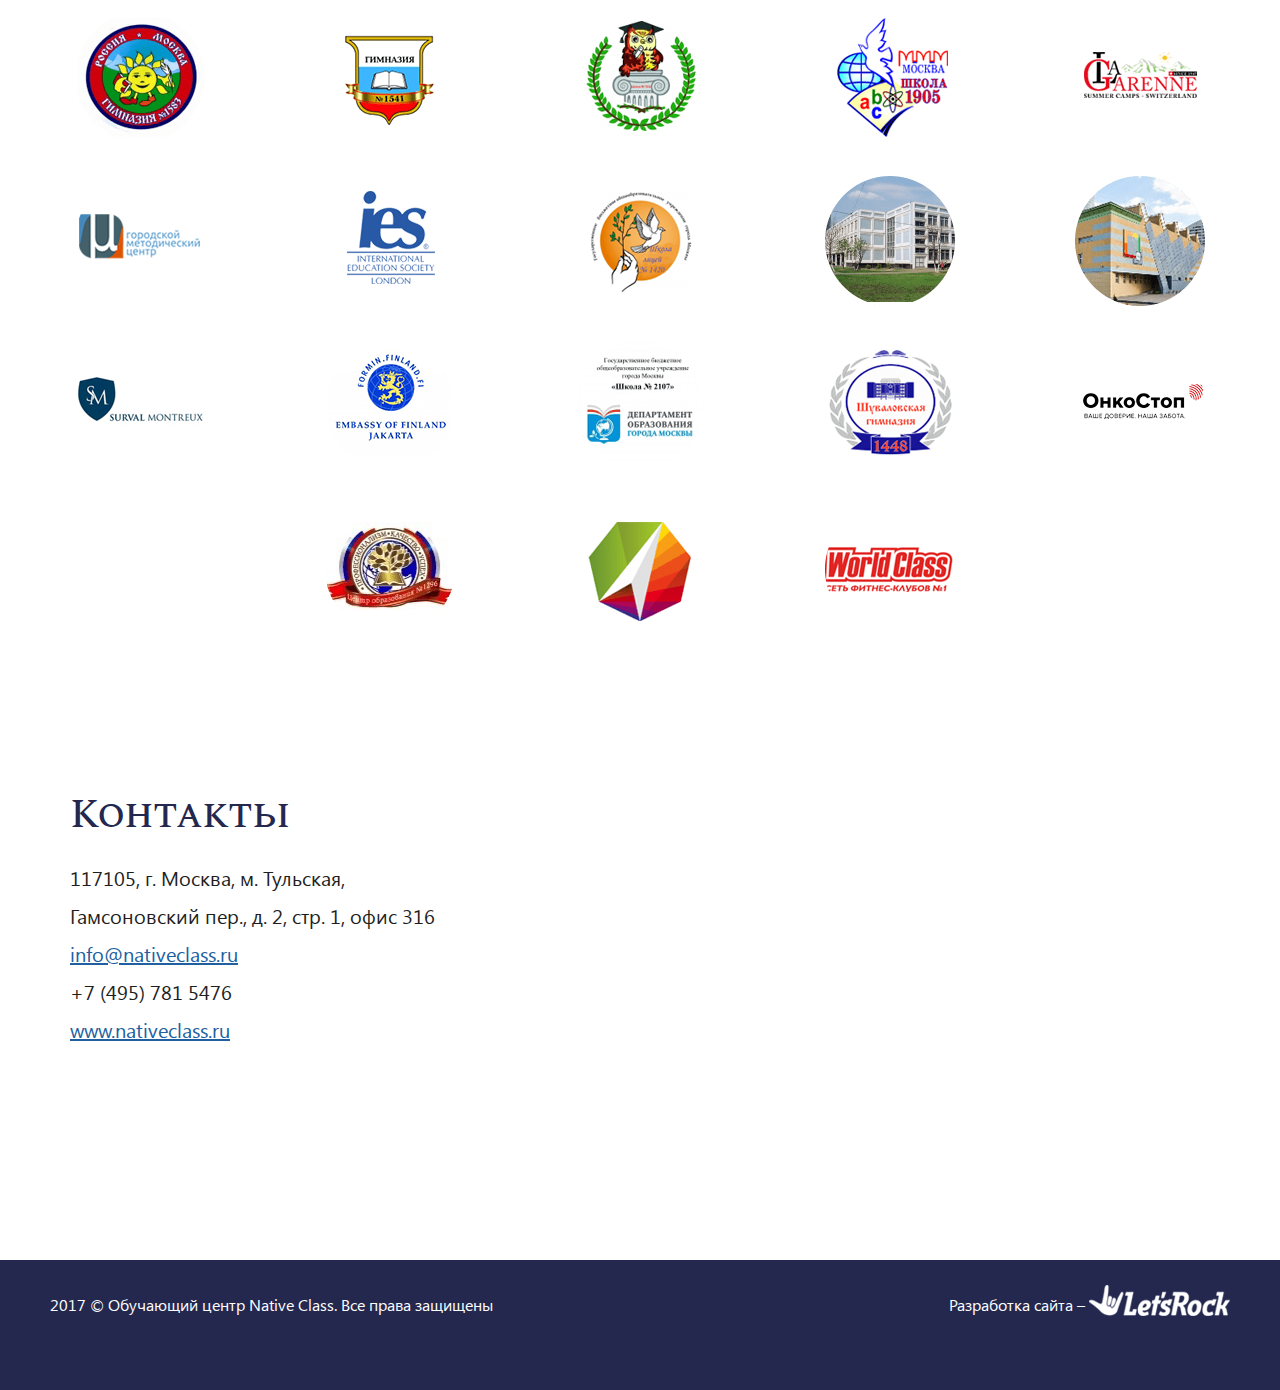
==== commit d2d04ddc: "agreement" ====
--- a/index.html
+++ b/index.html
@@ -39,6 +39,10 @@
 						<div class="form-e__item form-e__item_email form-e__item_error">
 							<input type="text" placeholder="Ваш e-mail *">
 						</div>
+						<div class="form-e__agreement">
+							<input type="checkbox" checked>
+							Принимаю условия <a href="#" data-open="agreement">Согласия на обработку персональных данных</a>
+						</div>
 						<button class="form-e--button">Попробовать</button>
  					</div>
 				</div>
@@ -594,8 +598,25 @@
 			<div class="form-e__item form-e__item_email">
 				<input type="text" placeholder="Ваш e-mail *">
 			</div>
+			<div class="form-e__agreement">
+				<input type="checkbox" checked>
+				Принимаю условия <a href="#" class="agreement-drop">Согласия на обработку персональных данных</a>
+			</div>
+			<div class="agreement-info">
+				<p>Согласие на обработку персональных данных</p>
+				<p>Настоящим в соответствии с Федеральным законом № 152-ФЗ «О персональных данных» от 27.07.2006 года свободно, своей волей и в своем интересе выражаю свое безусловное согласие на обработку моих персональных данных ООО "Краун Кидс", зарегистрированным в соответствии с законодательством РФ по адресу:<br>
+				107497, город Москва, улица Монтажная, дом 9, строение 1, комната 12 (далее по тексту - Оператор).<br>
+				Персональные данные - любая информация, относящаяся к определенному или определяемому на основании такой информации физическому лицу.</p>
+				<p>Настоящее Согласие выдано мною на обработку следующих персональных данных:</p>
+				<p>Согласие дано Оператору для совершения следующих действий с моими персональными данными с использованием средств автоматизации и/или без использования таких средств: сбор, систематизация, накопление, хранение, уточнение (обновление, изменение), использование, обезличивание, а также осуществление любых иных действий, предусмотренных действующим законодательством РФ как неавтоматизированными, так и автоматизированными способами.</p>
+				<p>Данное согласие дается Оператору для обработки моих персональных данных в следующих целях:<br>
+				- предоставление мне услуг/работ;<br>
+				- направление в мой адрес уведомлений, касающихся предоставляемых услуг/работ;<br>
+				- подготовка и направление ответов на мои запросы;<br>
+				- направление в мой адрес информации, в том числе рекламной, о мероприятиях/товарах/услугах/работах Оператора.</p>
+				<p>Настоящее согласие действует до момента его отзыва путем направления соответствующего уведомления на электронный адрес info@nativeclass.ru. В случае отзыва мною согласия на обработку персональных данных Оператор вправе продолжить обработку персональных данных без моего согласия при наличии оснований, указанных в пунктах 2 – 11 части 1 статьи 6, части 2 статьи 10 и части 2 статьи 11 Федерального закона №152-ФЗ «О персональных данных» от 27.06.2006 г.</p>
+			</div>
 			<button class="form-e--button">Попробовать</button>
-			<p>Нажимая на кнопку, Вы соглашаетесь на обработку персональных данных</p>
 		</div>
 	</div>
 	<div class="modal modal_programm" data-target="lesson-about">
@@ -607,6 +628,26 @@
 			<h5><strong>Навыки уровня:</strong></h5>
 			<p>Знают основные цвета, основные фразы приветствия и прощания, могут спеть 2 песни на английском языке, знают местоимения</p>
 			<h5><strong>Словарный запас на выходе:</strong> 40 слов</h5>
+		</div>
+	</div>
+	<div class="modal modal_programm" data-target="agreement">
+		<span class="modal--close"></span>
+		<span class="modal_programm--title">Согласие на обработку персональных данных</span>
+		<div class="modal_programm__content">
+			<div class="modal_programm__text">
+				<p>Согласие на обработку персональных данных</p>
+				<p>Настоящим в соответствии с Федеральным законом № 152-ФЗ «О персональных данных» от 27.07.2006 года свободно, своей волей и в своем интересе выражаю свое безусловное согласие на обработку моих персональных данных ООО "Краун Кидс", зарегистрированным в соответствии с законодательством РФ по адресу:<br>
+				107497, город Москва, улица Монтажная, дом 9, строение 1, комната 12 (далее по тексту - Оператор).<br>
+				Персональные данные - любая информация, относящаяся к определенному или определяемому на основании такой информации физическому лицу.</p>
+				<p>Настоящее Согласие выдано мною на обработку следующих персональных данных:</p>
+				<p>Согласие дано Оператору для совершения следующих действий с моими персональными данными с использованием средств автоматизации и/или без использования таких средств: сбор, систематизация, накопление, хранение, уточнение (обновление, изменение), использование, обезличивание, а также осуществление любых иных действий, предусмотренных действующим законодательством РФ как неавтоматизированными, так и автоматизированными способами.</p>
+				<p>Данное согласие дается Оператору для обработки моих персональных данных в следующих целях:<br>
+				- предоставление мне услуг/работ;<br>
+				- направление в мой адрес уведомлений, касающихся предоставляемых услуг/работ;<br>
+				- подготовка и направление ответов на мои запросы;<br>
+				- направление в мой адрес информации, в том числе рекламной, о мероприятиях/товарах/услугах/работах Оператора.</p>
+				<p>Настоящее согласие действует до момента его отзыва путем направления соответствующего уведомления на электронный адрес info@nativeclass.ru. В случае отзыва мною согласия на обработку персональных данных Оператор вправе продолжить обработку персональных данных без моего согласия при наличии оснований, указанных в пунктах 2 – 11 части 1 статьи 6, части 2 статьи 10 и части 2 статьи 11 Федерального закона №152-ФЗ «О персональных данных» от 27.06.2006 г.</p>
+			</div>
 		</div>
 	</div>
 	<div class="navigator">
--- a/css/style.css
+++ b/css/style.css
@@ -228,7 +228,8 @@
 	display:none !important;
 }
 .slick-list,.slick-slider,.slick-track{position:relative;display:block}.slick-loading .slick-slide,.slick-loading.slick-track{visibility:hidden}.slick-slider{-moz-box-sizing:border-box;box-sizing:border-box;-webkit-user-select:none;-moz-user-select:none;-ms-user-select:none;user-select:none;-webkit-touch-callout:none;-khtml-user-select:none;-ms-touch-action:pan-y;touch-action:pan-y;-webkit-tap-highlight-color:transparent}.slick-list{overflow:hidden;margin:0;padding:0}.slick-list:focus{outline:0}.slick-list.dragging{cursor:pointer;cursor:hand}.slick-slider .slick-list,.slick-slider .slick-track{-webkit-transform:translate3d(0,0,0);-moz-transform:translate3d(0,0,0);-ms-transform:translate3d(0,0,0);-o-transform:translate3d(0,0,0);transform:translate3d(0,0,0)}.slick-track{top:0;left:0}.slick-track:after,.slick-track:before{display:table;content:''}.slick-track:after{clear:both}.slick-slide{display:none;float:left;height:100%;min-height:1px}[dir=rtl] .slick-slide{float:right}.slick-slide img{display:block}.slick-slide.slick-loading img{display:none}.slick-slide.dragging img{pointer-events:none}.slick-initialized .slick-slide{display:block}.slick-vertical .slick-slide{display:block;height:auto;border:1px solid transparent}.slick-arrow.slick-hidden{display:none}
-div.checker,div.radio{position:relative}div.checker,div.checker input,div.checker span,div.radio,div.radio input,div.radio span{width:20px;height:20px;cursor:pointer}div.checker input,div.radio input{filter:alpha(opacity=0);border:none}div.checker span,div.radio input,div.radio span{zoom:1;text-align:center}div.checker span{position:relative;display:-moz-inline-box;display:inline-block;border:1px solid #852a34}div.checker span.checked:before{content:'';position:absolute;left:3px;top:5px;width:12px;height:8px;background:url('../img/checker-icon.svg')}div.checker input{opacity:0;-moz-opacity:0;background:0 0;display:-moz-inline-box;display:inline-block;zoom:1}div.radio span{display:-moz-inline-box;display:inline-block;position:realtive;width:22px;height:22px;border:1px solid #a1a1a1;-webkit-border-radius:50%;border-radius:50%;}div.radio span.checked:after{content:'';position:absolute;left:5px;top:5px;width:12px;height:12px;background:#333333;-webkit-border-radius:50%;border-radius:50%;}div.radio input{opacity:0;-moz-opacity:0;background:0 0;display:-moz-inline-box;display:inline-block}
+div.checker,div.radio{position:relative}div.checker,div.checker input,div.checker span,div.radio,div.radio input,div.radio span{width:14px;height:14px;cursor:pointer}div.checker input,div.radio input{filter:alpha(opacity=0);border:none}div.checker span,div.radio input,div.radio span{zoom:1;text-align:center}div.checker span{position:relative;display:-moz-inline-box;display:inline-block;border:1px solid #ffffff}div.checker span.checked:before{content:'✓';position:absolute;left:0;top:-2px;width:100%;font-size:10px;font-weight:bold;line-height:10px)}div.checker input{opacity:0;-moz-opacity:0;background:0 0;display:-moz-inline-box;display:inline-block;zoom:1}div.radio span{display:-moz-inline-box;display:inline-block;position:realtive;width:22px;height:22px;border:1px solid #a1a1a1;-webkit-border-radius:50%;border-radius:50%;}div.radio span.checked:after{content:'';position:absolute;left:5px;top:5px;width:12px;height:12px;background:#333333;-webkit-border-radius:50%;border-radius:50%;}div.radio input{opacity:0;-moz-opacity:0;background:0 0;display:-moz-inline-box;display:inline-block}
+.modal div.checker span{border-color:#24284f}
 .wrapper {
 	position:relative;
 	min-width:320px;
@@ -432,6 +433,37 @@
 	-webkit-box-shadow:0 8px 9px rgba(0,0,0,0.13);
 	box-shadow:0 8px 9px rgba(0,0,0,0.13);
 }
+.form-e__agreement {
+	position:relative;
+	max-width:230px;
+	font-size:12px;
+	line-height:16px;
+	text-align:left;
+	padding-left:22px;
+	margin:0 auto 10px;
+}
+.form-e__agreement .checker {
+	position:absolute;
+	left:0;
+	top:1px;
+}
+.form-e__agreement a {
+	text-decoration:underline;
+}
+.welcome .form-e__agreement a {
+	color:#ffffff;
+}
+.form-e__agreement a.agreement-drop:after {
+	content:'';
+	display:inline-block;
+	margin:8px 0 0 5px;
+	border-left:4px solid transparent;
+	border-right:4px solid transparent;
+	border-top:4px solid #24284f;
+}
+.form-e__agreement a:hover {
+	text-decoration:none;
+}
 .start {
 	padding:73px 0 123px;
 	background:#f1f1f1;
@@ -805,6 +837,7 @@
 	position:relative;
 	width:1280px;
 	width:calc(100% + 40px);
+	padding:0 0 28px;
 	margin-left:-20px;
 	background:#24284f;
 }
@@ -827,13 +860,9 @@
 	background:url('../img/teachers-next.png') no-repeat 0 0;
 }
 .teachers__slider .slick-dots {
-	position:absolute;
-	left:50%;
-	bottom:42px;
+	text-align:center;
 	font-size:0;
 	margin:0;
-	-webkit-transform:translateX(-50%);
-	transform:translateX(-50%);
 }
 .teachers__slider .slick-dots li {
 	display:inline-block;
@@ -865,7 +894,7 @@
 	width:100%;
 	clear:both;
 	overflow:hidden;
-	padding:65px 9.5% 75px 10%;
+	padding:65px 9.5% 25px 10%;
 }
 .teachers__slider--photo {
 	float:left;
@@ -1218,7 +1247,7 @@
 	background-position:29px 10px;
 }
 .form-e_modal .form-e--button {
-	margin:22px 0 21px;
+	margin:12px 0 21px;
 }
 .form-e_modal p {
 	color:#666666;
@@ -1232,6 +1261,9 @@
 .modal_programm {
 	width:820px;
 	margin-left:-410px;
+}
+.modal_programm__text p:first-child {
+	margin-top:0;
 }
 .modal_programm--title {
 	display:block;
@@ -1271,6 +1303,19 @@
 	line-height:24px;
 	font-weight:300;
 	margin:17px 0 17px;
+}
+.modal_programm__text {
+	overflow-y:auto;
+	padding:15px 20px;
+	max-height:400px;
+	margin:30px 0 0;
+	border:1px solid #24284f;
+}
+.modal_programm__text p {
+	font-size:14px;
+	line-height:18px;
+	font-weight:normal;
+	margin:10px 0 0;
 }
 .courses {
 	background:#f1f1f1;
@@ -1589,6 +1634,23 @@
 .navigator ul li.is-active i:after {
 	display:none;
 }
+.agreement-info {
+	display:none;
+	padding:10px;
+	overflow-y:auto;
+	max-height:160px;
+	text-align:left;
+	margin:0 20px;
+	border:1px solid #24284f;
+}
+.agreement-info p {
+	font-size:12px;
+	line-height:16px;
+	margin:5px 0 0;
+}
+.agreement-info p:first-child {
+	margin-top:0;
+}
 @media all and (max-width:1320px) {
 	.header--logo {
 		margin-right:40px;
@@ -1885,7 +1947,7 @@
 		margin:0 0 20px;
 	}
 	.teachers__slider__item {
-		padding:40px 60px 40px;
+		padding:40px 60px 10px;
 	}
 	.teachers__slider .slick-prev {
 		left:20px;
@@ -1907,7 +1969,7 @@
 		padding-left:24px;
 	}
 	.teachers__slider .slick-dots {
-		bottom:20px;
+		padding:0 15px;
 	}
 	.tech__programm__video {
 		display:none;
@@ -2064,6 +2126,19 @@
 		line-height:22px;
 		margin:15px 0;
 	}
+	.modal_programm__text {
+		padding:10px 15px;
+		max-height:294px;
+		margin:0;
+	}
+	.modal_programm__text p {
+		font-size:12px;
+		line-height:16px;
+		margin:10px 0 0;
+	}
+	.modal_programm__text p:first-child {
+		margin-top:0;
+	}
 	.modal_form--title {
 		font-size:24px;
 		line-height:28px;
@@ -2073,6 +2148,15 @@
 		margin:0 20px 10px;
 	}
 	.form-e_modal .form-e--button {
+		margin-top:0;
+	}
+	.agreement-info {
+		margin:0 20px 20px;
+	}
+	.modal_form p {
+		margin:5px 0 0;
+	}
+	.modal_form p:first-child {
 		margin-top:0;
 	}
 }
@@ -2364,7 +2448,7 @@
 		margin-left:-20px;
 	}
 	.teachers__slider__item {
-		padding:30px 40px;
+		padding:30px 40px 10px;
 	}
 	.teachers__slider .slick-prev {
 		left:10px;
